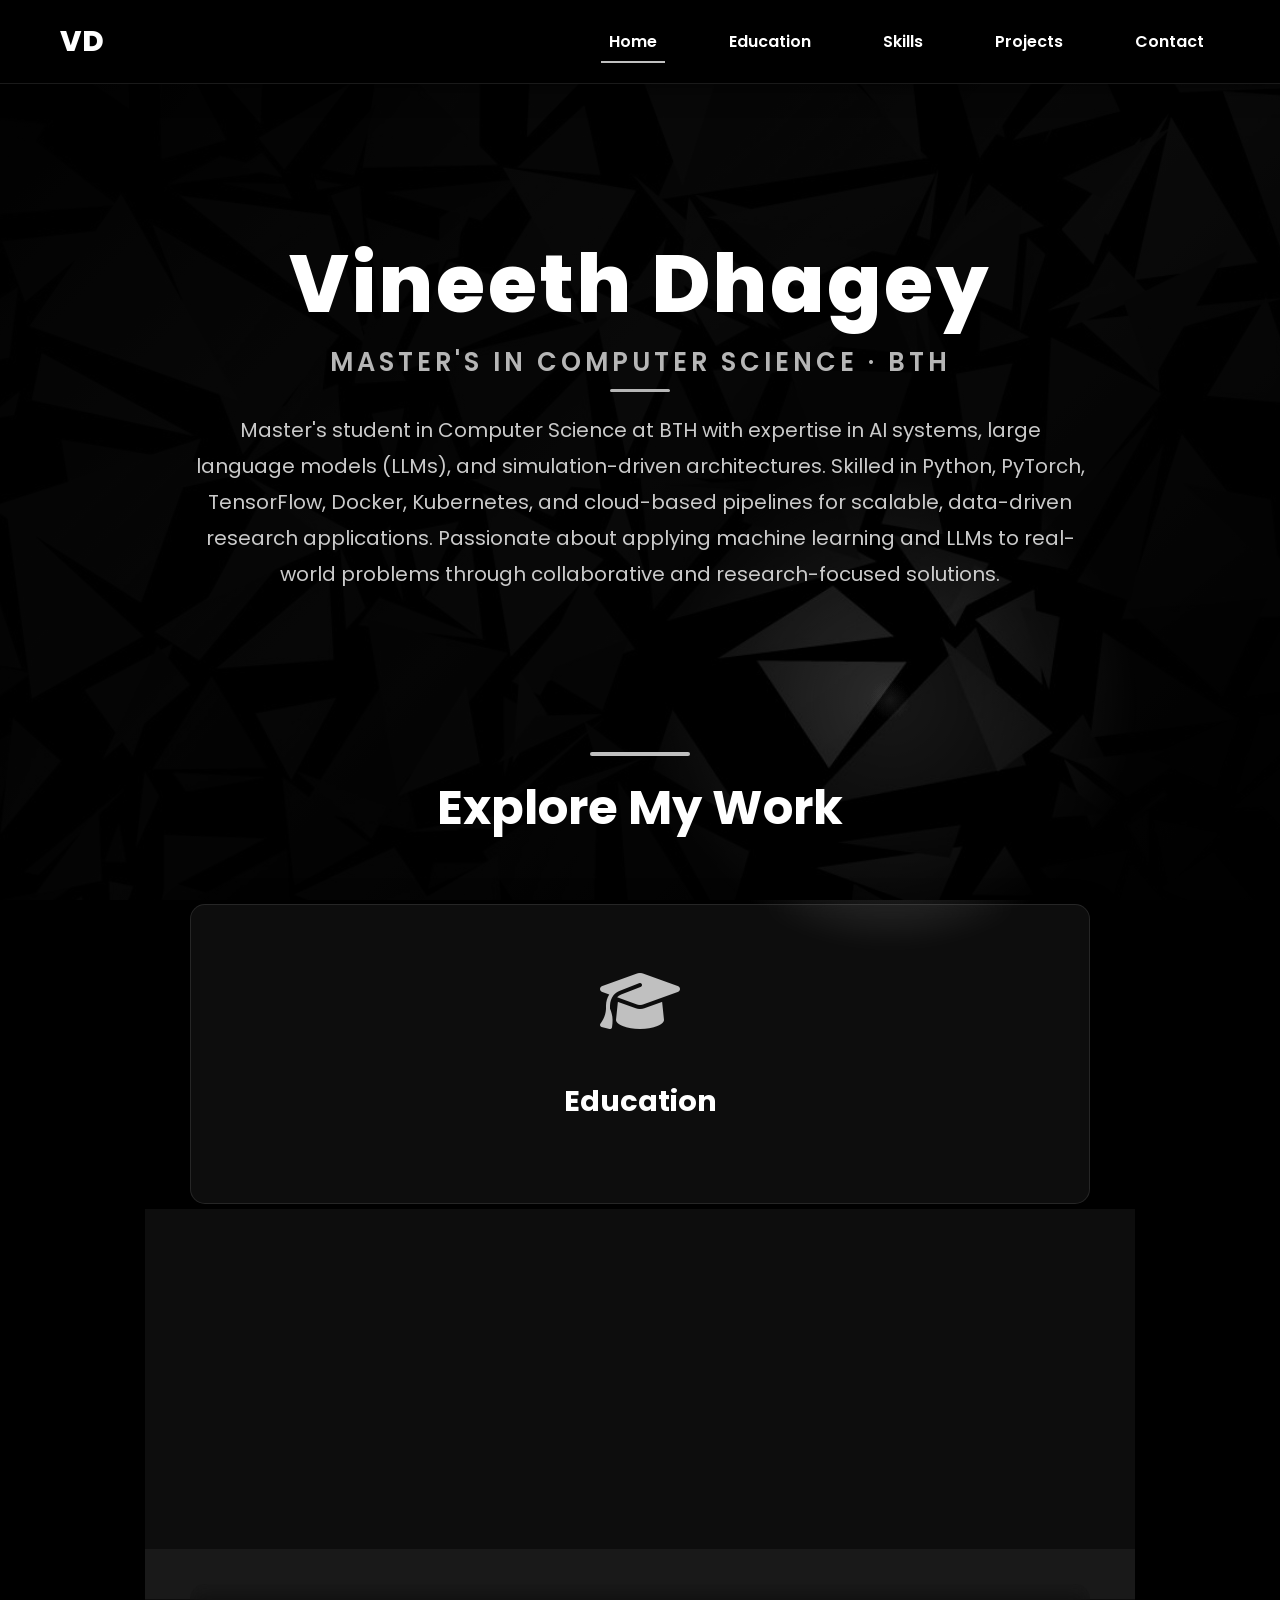
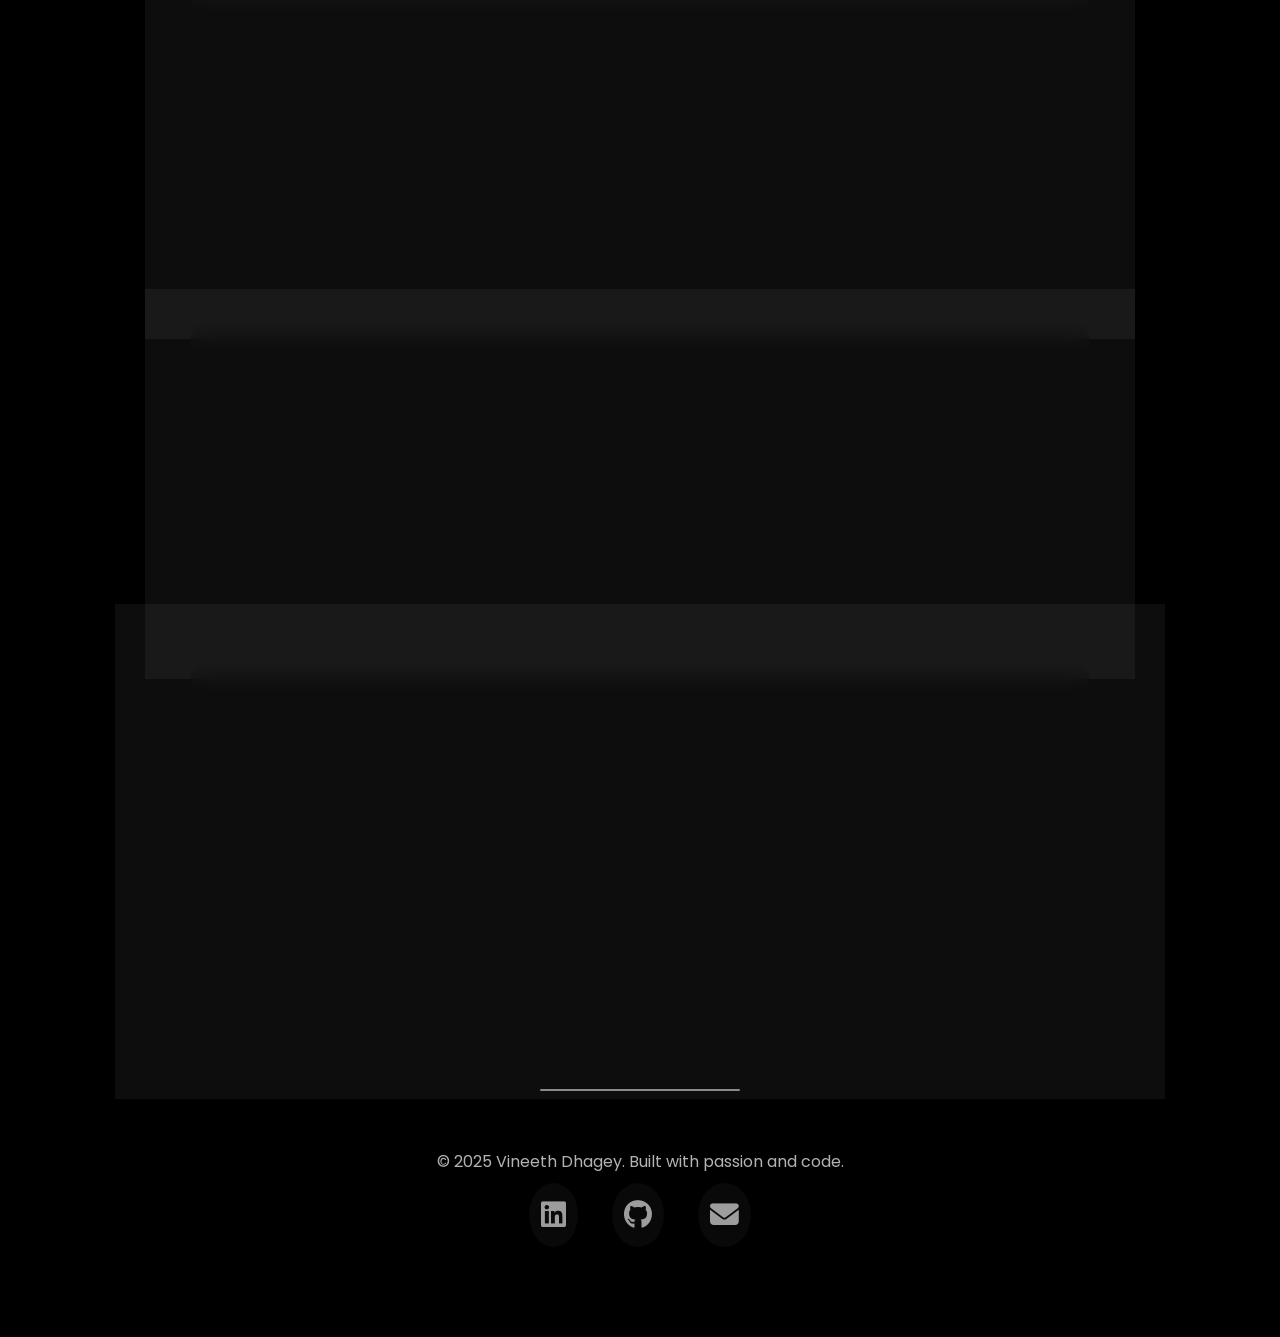
==== index.html @ d5db4496 "Initial portfolio website upload" ====
<!DOCTYPE html>
<html lang="en">
<head>
    <meta charset="UTF-8">
    <meta name="viewport" content="width=device-width, initial-scale=1.0">
    <title>Vineeth Dhagey - AI Engineer | ML Researcher</title>
    <meta name="description" content="Master's student in Computer Science at BTH specializing in AI, LLMs, and machine learning. Explore projects, skills, and experience.">
    <meta property="og:title" content="Vineeth Dhagey - AI Engineer | ML Researcher">
    <meta property="og:description" content="Expertise in AI systems, large language models, and scalable ML pipelines.">
    <meta property="og:image" content="https://via.placeholder.com/1200x630/1e0533/ffffff?text=Vineeth+Dhagey">
    <meta property="og:url" content="https://vineethdhagey.com">
    <link rel="stylesheet" href="https://cdnjs.cloudflare.com/ajax/libs/font-awesome/6.4.0/css/all.min.css">
    <link href="https://fonts.googleapis.com/css2?family=Poppins:wght@300;400;500;600;700&display=swap" rel="stylesheet">
    <link rel="stylesheet" href="styles.css">
</head>
<body>
    <div class="full"></div>
    <div id="custom-cursor"></div>
    <nav class="navbar" id="navbar">
        <div class="nav-container">
            <div class="nav-logo">VD</div>
            <ul class="nav-menu">
                <li><a href="#home" class="nav-link active">Home</a></li>
                <li><a href="#educationCard" class="nav-link">Education</a></li>
                <li><a href="#skillsCard" class="nav-link">Skills</a></li>
                <li><a href="#projectsCard" class="nav-link">Projects</a></li>
                <li><a href="#contactCard" class="nav-link">Contact</a></li>
            </ul>
            <div class="hamburger" id="hamburger">
                <span></span>
                <span></span>
                <span></span>
            </div>
        </div>
    </nav>

    <div class="particles" id="particles"></div>
    <div class="scroll-indicator">
        <i class="fas fa-chevron-down"></i>
    </div>

    <div class="container">
        <section id="home" class="hero">
            <div class="hero-title-wrapper">
                <h1>Vineeth Dhagey</h1>
                <div class="hero-subtitle">Master's in Computer Science · BTH</div>
            </div>
            <p>
                Master's student in Computer Science at BTH with expertise in AI systems, large language models (LLMs), and simulation-driven architectures. Skilled in Python, PyTorch, TensorFlow, Docker, Kubernetes, and cloud-based pipelines for scalable, data-driven research applications. Passionate about applying machine learning and LLMs to real-world problems through collaborative and research-focused solutions.
            </p>
        </section>

        <div class="section-header">
            <h2>Explore My Work</h2>
            
        </div>

        <div class="cards-grid">
            <!-- Education Card -->
            <div class="card" id="educationCard">
                <div class="card-icon">
                    <i class="fas fa-graduation-cap"></i>
                </div>
                <h3>Education</h3>
                <div class="card-content">
                    <h4><i class="fas fa-university"></i> Blekinge Tekniska Högskola</h4>
                    <p><strong>Master's Qualification Programme in Computer Science</strong></p>
                    <p>Jan 2025 – Present | Karlskrona, Sweden</p>
                    <div class="scholarship-badge">
                        <i class="fas fa-award"></i> Merit-based Scholarship for Academic Excellence
                    </div>
                                        
                    <h4 style="margin-top: 25px;"><i class="fas fa-university"></i> JNTU Hyderabad</h4>
                    <p><strong>Integrated Dual Degree Programme (B.Tech + M.Tech)</strong></p>
                    <p>Dec 2021 – Dec 2024 | Hyderabad, India</p>
                    
                </div>
            </div>

            <!-- Skills Card -->
            <div class="card" id="skillsCard">
                <div class="card-icon">
                    <i class="fas fa-code"></i>
                </div>
                <h3>Technical Skills</h3>
                <div class="card-content">
                    <div class="skill-category">
                        <strong><i class="fas fa-brain"></i> Machine Learning & AI</strong>
                        <p>Transformers (HuggingFace), LSTM, SHAP, LIME, Scikit-learn, TensorFlow, PyTorch, Apache PySpark, MLOps, NLP, LLMs, Retrieval Augmented Generation (RAG), LangChain, Prompt Engineering, Agentic AI Frameworks, Knowledge Graphs.</p>
                        <div class="tech-badges">
                            <span class="tech-badge">PyTorch</span>
                            <span class="tech-badge">TensorFlow</span>
                            <span class="tech-badge">HuggingFace</span>
                            <span class="tech-badge">LangChain</span>
                        </div>
                    </div>
                    
                    <div class="skill-category">
                        <strong><i class="fas fa-laptop-code"></i> Programming & Development</strong>
                        <p>Python, C, C++, Java, JavaScript, R, HTML, CSS, SQL, MATLAB</p>
                        <div class="tech-badges">
                            <span class="tech-badge">Python</span>
                            <span class="tech-badge">Java</span>
                            <span class="tech-badge">SQL</span>
                        </div>
                    </div>
                    
                    <div class="skill-category">
                        <strong><i class="fas fa-chart-line"></i> Data Analytics & Visualization</strong>
                        <p>Pandas, NumPy, Matplotlib, Seaborn, PostgreSQL, Power BI, Tableau, Exploratory Data Analysis, ETL, Vector Databases, Big Data.</p>
                        <div class="tech-badges">
                            <span class="tech-badge">Pandas</span>
                            <span class="tech-badge">Tableau</span>
                            <span class="tech-badge">PostgreSQL</span>
                        </div>
                    </div>
                    
                    <div class="skill-category">
                        <strong><i class="fas fa-cloud"></i> Cloud & Infrastructure</strong>
                        <p>Linux, Docker, MCP-Compliant Agent Design, Kubernetes, CI/CD Pipelines, GitHub Actions, REST APIs, Azure DevOps, Cloud-native automation, Containerization, Model deployment</p>
                        <div class="tech-badges">
                            <span class="tech-badge">Docker</span>
                            <span class="tech-badge">Kubernetes</span>
                            <span class="tech-badge">Azure</span>
                        </div>
                    </div>
                </div>
            </div>

            <!-- Projects Card -->
            <div class="card" id="projectsCard">
                <div class="card-icon">
                    <i class="fas fa-rocket"></i>
                </div>
                <h3>Featured Projects</h3>
                <div class="card-content">
                    <a class="project-item" href="https://github.com/vineethdhagey/youtube-search-engine" target="_blank" rel="noopener noreferrer">
                        <h5 class="project-title"><i class="fas fa-video"></i> End-to-End MLOps Video Recommendation System</h5>
                                                <div class="tech-badges">
                            <span class="tech-badge">DistilBERT</span>
                            <span class="tech-badge">MLOps</span>
                            <span class="tech-badge">Python</span>
                            <span class="tech-badge">98.68% validation accuracy</span>
                            <span class="tech-badge">Hybrid sentiment-ranking algorithm</span>
                        </div>
                        <span class="view-repo"><i class="fab fa-github"></i> View Repository</span>
                    </a>

                    <a class="project-item" href="https://github.com/vineethdhagey/Eagleeye" target="_blank" rel="noopener noreferrer">
                        <h5 class="project-title"><i class="fas fa-ship"></i> Portathon-2025 (Klaipeda, Lithuania)</h5>
                        <p class="project-desc">LLaMA 3.1 fine-tuning using QLoRA | Maritime AIS data | Domain-specific LLM | Real-time Q&A pipelines | Top 10 finish</p>
                        <div class="tech-badges">
                            <span class="tech-badge">LLaMA 3.1</span>
                            <span class="tech-badge">QLoRA</span>
                            <span class="tech-badge">RAG</span>
                            <span class="tech-badge">Vector search</span>
                        </div>
                        <span class="view-repo"><i class="fab fa-github"></i> View Repository</span>
                    </a>

                    <a class="project-item" href="https://github.com/vineethdhagey/BTC-prediction" target="_blank" rel="noopener noreferrer">
                        <h5 class="project-title"><i class="fas fa-chart-line"></i> Multi-Horizon Forecasting System for Cryptocurrency</h5>

                        <div class="tech-badges">
                            <span class="tech-badge">LSTM</span>
                            <span class="tech-badge">FinBERT</span>
                            <span class="tech-badge">PyTorch & Reddit sentiment</span>
                            <span class="tech-badge">R² = 0.85 </span>
                            <span class="tech-badge">1–168 hour prediction window</span>
                        </div>
                        <span class="view-repo"><i class="fab fa-github"></i> View Repository</span>
                    </a>

                    <a class="project-item" href="https://github.com/vineethdhagey/Moviesapp" target="_blank" rel="noopener noreferrer">
                        <h5 class="project-title"><i class="fas fa-server"></i> CI/CD-Integrated Microservices Watchlist App</h5>
                        <p class="project-desc">Fully containerized orchestration on Minikube</p>
                        <div class="tech-badges">
                            <span class="tech-badge">Kubernetes</span>
                            <span class="tech-badge">Flask</span>
                            <span class="tech-badge">MongoDB</span>
                            <span class="tech-badge">REST APIs</span>
                            <span class="tech-badge">CI/CD-driven Docker pipelines</span>
                        </div>
                        <span class="view-repo"><i class="fab fa-github"></i> View Repository</span>
                    </a>

                    <a class="project-item" href="https://github.com/vineethdhagey/rm-report" target="_blank" rel="noopener noreferrer">
                        <h5 class="project-title"><i class="fas fa-lightbulb"></i> Comparative Study of SHAP and LIME in Explainable AI</h5>
                        <p class="project-desc"> | Diabetes risk prediction | Interpretability scores: 0.45 & 0.40 | BMI high-impact factor | 40% ML output improvement</p>
                        <div class="tech-badges">
                            <span class="tech-badge">SHAP</span>
                            <span class="tech-badge">LIME</span>
                            <span class="tech-badge">Random Forest & XGBoost</span>
                        </div>
                        <span class="view-repo"><i class="fab fa-github"></i> View Repository</span>
                    </a>
                </div>
            </div>

            <!-- Contact Me Card -->
            <div class="card" id="contactCard">
                <div class="card-icon">
                    <i class="fas fa-envelope"></i>
                </div>
                <h3>Get In Touch</h3>
                <div class="card-content"> <!-- Wrapped for consistency; always visible -->
                    <div class="static-info">
                        <div class="info-item">
                            <i class="fas fa-envelope"></i>
                            <a href="mailto:dhageyvineeth@gmail.com">dhageyvineeth@gmail.com</a>
                        </div>
                        <div class="info-item">
                            <i class="fas fa-phone"></i>
                            <span>+46 769 511 460</span>
                        </div>
                        <div class="info-item">
                            <i class="fab fa-linkedin"></i>
                            <a href="https://www.linkedin.com/in/vineeth-dhagey-0336b4226/" target="_blank">Linkedin</a>
                        </div>
                        <div class="info-item">
                            <i class="fab fa-github"></i>
                            <a href="https://github.com/vineethdhagey" target="_blank">GitHub</a>
                        </div>
                    </div>
                </div>
            </div>

            <!-- Resume Card -->
            <div class="card" id="resumeCard">
                <div class="card-icon">
                    <i class="fas fa-file-pdf"></i>
                </div>
                <h3>My Resume</h3>
                <p style="opacity: 0.8; font-size: 0.95rem; margin-top: 12px;">Download complete CV</p>
                <div class="card-content"> <!-- Wrapped for consistency; minimal content -->
                    <!-- No additional hidden content; just for structure -->
                </div>
            </div>
        </div>

        <footer>
            <p>&copy; 2025 Vineeth Dhagey. Built with passion and code.</p>
            <div class="social-icons">
                <a href="https://www.linkedin.com/in/vineeth-dhagey-0336b4226/" target="_blank"><i class="fab fa-linkedin"></i></a>
                <a href="https://github.com/vineethdhagey" target="_blank"><i class="fab fa-github"></i></a>
                <a href="mailto:dhageyvineeth@gmail.com"><i class="fas fa-envelope"></i></a>
            </div>
        </footer>
    </div>

    <button class="back-to-top" id="backToTop" title="Back to Top">
        <i class="fas fa-arrow-up"></i>
    </button>

    <script src="script.js"></script>
</body>
</html>
---- styles.css ----
* {
    margin: 0;
    padding: 0;
    box-sizing: border-box;
}

html,
body {
    width: 100%;
    height: 100%;
    margin: 0;
    padding: 0;
    background: #000;
}

.full {
    position: fixed;
    width: 100%;
    height: 100%;
    background: url(./O9FG5M0.jpg)
        no-repeat center center fixed;
    background-size: cover;
    mix-blend-mode: overlay;
    z-index: 1;
    padding-top: 20px;
    pointer-events: none;
}

#custom-cursor {
    position: fixed;
    top: 50%;
    left: 50%;
    width: 500px;
    height: 500px;
    background: radial-gradient(
        circle,
        rgba(200, 200, 200, 0.7) 0%,
        rgba(25, 25, 25, 0) 70%
    );
    border-radius: 50%;
    pointer-events: none;
    z-index: 0;
    mix-blend-mode: exclusion;
}

body {
    font-family: 'Poppins', sans-serif;
    background: linear-gradient(135deg, #000000 0%, #1a1a1a 50%, #000000 100%);
    color: #ffffff;
    overflow-x: hidden;
    min-height: 100vh;
    position: relative;
    background-attachment: fixed;
}

/* Remove animated gradient background */
body::before {
    display: none;
}

/* Remove particles */
.particles {
    display: none;
}

/* Classic Navigation Bar */
.navbar {
    position: fixed;
    top: 0;
    width: 100%;
    background: rgba(0, 0, 0, 0.9);
    backdrop-filter: blur(10px);
    -webkit-backdrop-filter: blur(10px);
    z-index: 100;
    padding: 20px 0;
    transition: all 0.4s ease;
    border-bottom: 1px solid rgba(255, 255, 255, 0.1);
    box-shadow: 0 4px 20px rgba(0, 0, 0, 0.5);
}

.navbar.scrolled {
    padding: 15px 0;
    background: rgba(0, 0, 0, 0.95);
    box-shadow: 0 8px 30px rgba(0, 0, 0, 0.7);
}

.nav-container {
    max-width: 1200px;
    margin: 0 auto;
    display: flex;
    justify-content: space-between;
    align-items: center;
    padding: 0 20px;
}

.nav-logo {
    font-size: 1.8rem;
    font-weight: 800;
    color: #ffffff;
    transition: transform 0.3s ease;
}

.nav-logo:hover {
    transform: scale(1.05);
}

.nav-menu {
    display: flex;
    list-style: none;
    gap: 40px;
}

.nav-menu a {
    color: #ffffff;
    text-decoration: none;
    font-weight: 600;
    font-size: 1rem;
    transition: all 0.3s ease;
    position: relative;
    padding: 8px 16px;
    border-radius: 5px;
}

.nav-menu a::after {
    content: '';
    position: absolute;
    bottom: -2px;
    left: 50%;
    width: 0;
    height: 2px;
    background: #c0c0c0;
    transition: all 0.3s ease;
    transform: translateX(-50%);
}

.nav-menu a:hover::after,
.nav-menu a.active::after {
    width: 80%;
}

.nav-menu a:hover {
    color: #c0c0c0;
    transform: translateY(-2px);
}

.hamburger {
    display: none;
    flex-direction: column;
    cursor: pointer;
    padding: 10px;
    border-radius: 8px;
    transition: background 0.3s ease;
}

.hamburger:hover {
    background: rgba(255, 255, 255, 0.1);
}

.hamburger span {
    width: 25px;
    height: 3px;
    background: #ffffff;
    margin: 3px 0;
    transition: 0.4s;
    border-radius: 2px;
}

/* Remove scroll indicator */
.scroll-indicator {
    display: none;
}

.container {
    position: relative;
    z-index: 1;
    max-width: 1200px;
    margin: 0 auto;
    padding: 40px 20px;
    animation: fadeInUp 2s ease-out;
    padding-top: 120px;
}

@keyframes fadeInUp {
    from {
        opacity: 0;
        transform: translateY(50px);
    }
    to {
        opacity: 1;
        transform: translateY(0);
    }
}

/* Classic Hero Section */
.hero {
    text-align: center;
    padding: 120px 20px 100px;
    margin-bottom: 80px;
    position: relative;
}

.hero::before {
    display: none;
}

.hero-title-wrapper {
    margin-bottom: 20px;
}

.hero h1 {
    font-size: 5rem;
    font-weight: 800;
    margin-bottom: 15px;
    color: #ffffff;
    letter-spacing: 3px;
    line-height: 1.1;
}

.hero-subtitle {
    font-size: 1.6rem;
    font-weight: 600;
    color: #c0c0c0;
    margin-bottom: 30px;
    text-transform: uppercase;
    letter-spacing: 4px;
    opacity: 0.95;
    position: relative;
}

.hero-subtitle::after {
    content: '';
    position: absolute;
    bottom: -10px;
    left: 50%;
    width: 60px;
    height: 3px;
    background: #c0c0c0;
    transform: translateX(-50%);
    border-radius: 2px;
}

.hero p {
    font-size: 1.25rem;
    opacity: 0.9;
    max-width: 900px;
    margin: 0 auto;
    line-height: 1.8;
    font-weight: 400;
    color: #e0e0e0;
}

/* Classic Section Header */
.section-header {
    text-align: center;
    margin-bottom: 60px;
    position: relative;
}

.section-header::before {
    content: '';
    position: absolute;
    top: -20px;
    left: 50%;
    width: 100px;
    height: 4px;
    background: #c0c0c0;
    transform: translateX(-50%);
    border-radius: 2px;
}

.section-header h2 {
    font-size: 3rem;
    font-weight: 700;
    margin-bottom: 15px;
    color: #ffffff;
}

.section-header p {
    opacity: 0.8;
    font-size: 1.1rem;
    font-weight: 400;
    color: #e0e0e0;
}

/* Classic Cards Grid */
.cards-grid {
    display: flex;
    flex-direction: column;
    gap: 40px;
    margin-top: 60px;
    align-items: center;
    width: 100%;
}

.card {
    max-width: 900px;
    width: 100%;
    margin: 0 auto;
    background: rgba(255, 255, 255, 0.05);
    backdrop-filter: blur(10px);
    -webkit-backdrop-filter: blur(10px);
    border-radius: 15px;
    padding: 50px 40px;
    text-align: center;
    cursor: pointer;
    transition: all 0.5s ease;
    border: 1px solid rgba(255, 255, 255, 0.1);
    box-shadow: 0 10px 30px rgba(0, 0, 0, 0.5);
    position: relative;
    overflow: hidden;
}

.card::before,
.card::after {
    display: none;
}

.card:hover {
    transform: translateY(-10px);
    box-shadow: 0 20px 40px rgba(0, 0, 0, 0.7);
    border-color: rgba(255, 255, 255, 0.2);
}

.card-icon {
    font-size: 4rem;
    margin-bottom: 30px;
    color: #c0c0c0;
    position: relative;
    z-index: 2;
    transition: all 0.4s ease;
}

.card:hover .card-icon {
    transform: scale(1.1);
    color: #ffffff;
}

.card h3 {
    font-size: 1.8rem;
    margin-bottom: 20px;
    font-weight: 700;
    position: relative;
    z-index: 2;
    color: #ffffff;
}

.card-hint {
    display: none;
}

.card-content {
    height: 0;
    overflow: hidden;
    transition: height 0.6s ease;
    margin-top: 30px;
    text-align: left;
    position: relative;
    z-index: 2;
}

.card.active .card-content {
    height: auto;
}

.card-content h4 {
    color: #ffffff;
    margin-top: 25px;
    margin-bottom: 15px;
    font-size: 1.2rem;
    font-weight: 700;
}

.card-content p, .card-content ul {
    opacity: 1;
    line-height: 1.8;
    font-size: 1rem;
    color: #e0e0e0;
    transition: all 0.3s ease;
}

.card:hover .card-content p,
.card:hover .card-content ul {
    color: #ffffff;
}

.card-content ul {
    list-style: none;
    padding-left: 0;
}

.card-content li {
    padding: 12px 0;
    border-bottom: 1px solid rgba(255, 255, 255, 0.1);
}

.card-content li:last-child {
    border-bottom: none;
}

.skill-category {
    margin-bottom: 30px;
    padding: 20px;
    background: rgba(255, 255, 255, 0.03);
    border-radius: 10px;
    border-left: 4px solid #c0c0c0;
    transition: all 0.3s ease;
}

.skill-category:hover {
    background: rgba(255, 255, 255, 0.05);
    transform: translateX(5px);
}

.skill-category strong {
    color: #ffffff;
    display: block;
    margin-bottom: 15px;
    font-size: 1.1rem;
    font-weight: 600;
}

/* Classic Tech Badges */
.tech-badges {
    display: flex;
    flex-wrap: wrap;
    gap: 10px;
    margin-top: 15px;
}

.tech-badge {
    background: rgba(255, 255, 255, 0.1);
    color: #ffffff;
    padding: 6px 14px;
    border-radius: 20px;
    font-size: 0.85rem;
    font-weight: 600;
    transition: all 0.3s ease;
    box-shadow: 0 4px 15px rgba(0, 0, 0, 0.3);
}

.tech-badge:hover {
    transform: scale(1.1);
    background: rgba(255, 255, 255, 0.2);
}

/* Classic Project Items */
.project-item {
    margin-bottom: 30px;
    padding: 25px;
    background: rgba(255, 255, 255, 0.04);
    border-radius: 10px;
    border-left: 5px solid #c0c0c0;
    transition: all 0.4s ease;
    position: relative;
    overflow: hidden;
    text-decoration: none;
    color: inherit;
    display: block;
}

.project-item::before {
    display: none;
}

.project-item:hover {
    background: rgba(255, 255, 255, 0.06);
    border-left-color: #ffffff;
    transform: translateX(10px) translateY(-5px);
    box-shadow: 0 10px 30px rgba(0, 0, 0, 0.5);
    text-decoration: none;
}

.project-title {
    color: #ffffff;
    margin-bottom: 15px;
    font-size: 1.1rem;
    font-weight: 700;
}

.project-item p {
    font-size: 0.95rem;
    margin-bottom: 15px;
    line-height: 1.7;
    color: #e0e0e0;
}

.view-repo {
    color: #c0c0c0;
    text-decoration: none;
    font-size: 0.95rem;
    font-weight: 600;
    transition: all 0.3s ease;
    display: inline-flex;
    align-items: center;
    gap: 8px;
    padding: 8px 16px;
    background: rgba(255, 255, 255, 0.1);
    border-radius: 15px;
    margin-top: 10px;
}

.view-repo:hover {
    color: #ffffff;
    gap: 12px;
    background: rgba(255, 255, 255, 0.2);
    transform: translateX(5px);
}

/* Classic Static Info */
.static-info {
    opacity: 0.95;
}

.info-item {
    display: flex;
    align-items: center;
    margin: 20px 0;
    font-size: 1rem;
    padding: 15px;
    background: rgba(255, 255, 255, 0.03);
    border-radius: 10px;
    transition: all 0.4s ease;
    border: 1px solid rgba(255, 255, 255, 0.05);
}

.info-item:hover {
    background: rgba(255, 255, 255, 0.06);
    transform: translateX(10px) translateY(-2px);
    box-shadow: 0 8px 25px rgba(0, 0, 0, 0.4);
}

.info-item i {
    margin-right: 20px;
    color: #c0c0c0;
    font-size: 1.3rem;
    min-width: 30px;
}

.info-item a {
    color: #e0e0e0;
    text-decoration: none;
    transition: all 0.3s ease;
    font-weight: 500;
    word-break: break-all;
}

.info-item a:hover {
    color: #ffffff;
}

/* Classic Scholarship Badge */
.scholarship-badge {
    display: inline-block;
    background: rgba(255, 255, 255, 0.1);
    padding: 10px 20px;
    border-radius: 20px;
    font-size: 0.9rem;
    margin-top: 15px;
    font-weight: 600;
    box-shadow: 0 4px 15px rgba(0, 0, 0, 0.3);
    transition: all 0.3s ease;
}

.scholarship-badge:hover {
    transform: scale(1.05);
    background: rgba(255, 255, 255, 0.2);
}

/* Classic Resume Card */
#resumeCard {
    background: rgba(255, 255, 255, 0.05);
    border: 2px solid rgba(255, 255, 255, 0.1);
    box-shadow: 0 15px 50px rgba(0, 0, 0, 0.5);
}

#resumeCard:hover {
    background: rgba(255, 255, 255, 0.07);
    border-color: rgba(255, 255, 255, 0.2);
    box-shadow: 0 25px 70px rgba(0, 0, 0, 0.7);
}

/* Classic Back to Top Button */
.back-to-top {
    position: fixed;
    bottom: 40px;
    right: 40px;
    background: rgba(0, 0, 0, 0.8);
    color: #ffffff;
    border: 1px solid rgba(255, 255, 255, 0.2);
    border-radius: 50%;
    width: 60px;
    height: 60px;
    font-size: 1.4rem;
    cursor: pointer;
    opacity: 0;
    visibility: hidden;
    transition: all 0.4s ease;
    z-index: 10;
    box-shadow: 0 8px 25px rgba(0, 0, 0, 0.5);
}

.back-to-top.visible {
    opacity: 0.9;
    visibility: visible;
}

.back-to-top:hover {
    opacity: 1;
    transform: scale(1.1);
    background: rgba(255, 255, 255, 0.1);
    box-shadow: 0 12px 35px rgba(0, 0, 0, 0.7);
}

/* Classic Footer */
footer {
    text-align: center;
    padding: 60px 20px;
    margin-top: 80px;
    opacity: 0.7;
    font-size: 1rem;
    position: relative;
}

footer::before {
    content: '';
    position: absolute;
    top: 0;
    left: 50%;
    width: 200px;
    height: 2px;
    background: #c0c0c0;
    transform: translateX(-50%);
    border-radius: 1px;
}

.social-icons {
    margin-top: 20px;
}

.social-icons a {
    color: #e0e0e0;
    font-size: 1.8rem;
    margin: 0 15px;
    transition: all 0.3s ease;
    padding: 12px;
    border-radius: 50%;
    background: rgba(255, 255, 255, 0.05);
}

.social-icons a:hover {
    color: #ffffff;
    background: rgba(255, 255, 255, 0.1);
    transform: translateY(-5px) scale(1.1);
    box-shadow: 0 8px 25px rgba(0, 0, 0, 0.4);
}

/* Classic Responsive Design */
@media (max-width: 768px) {
    .hero h1 {
        font-size: 3.5rem;
    }

    .hero-subtitle {
        font-size: 1.3rem;
        letter-spacing: 3px;
    }

    .hero p {
        font-size: 1.1rem;
    }

    .cards-grid {
        flex-direction: column;
        gap: 30px;
        align-items: stretch;
    }

    .card {
        padding: 30px 20px;
        max-width: 100%;
        border-radius: 10px;
    }

    .nav-menu {
        display: none;
        position: absolute;
        top: 100%;
        left: 0;
        width: 100%;
        background: rgba(0, 0, 0, 0.95);
        flex-direction: column;
        gap: 0;
        padding: 25px;
        box-shadow: 0 15px 40px rgba(0, 0, 0, 0.7);
        border-radius: 0 0 15px 15px;
    }

    .nav-menu.active {
        display: flex;
    }

    .hamburger {
        display: flex;
    }

    .container {
        padding-top: 100px;
    }
}

@media (max-width: 480px) {
    .hero h1 {
        font-size: 2.8rem;
        letter-spacing: 2px;
    }

    .hero-subtitle {
        font-size: 1.1rem;
    }

    .container {
        padding: 25px 15px;
    }

    .section-header h2 {
        font-size: 2.5rem;
    }

    .card {
        padding: 22px 16px;
        border-radius: 8px;
    }

    .cards-grid {
        gap: 20px;
    }
}
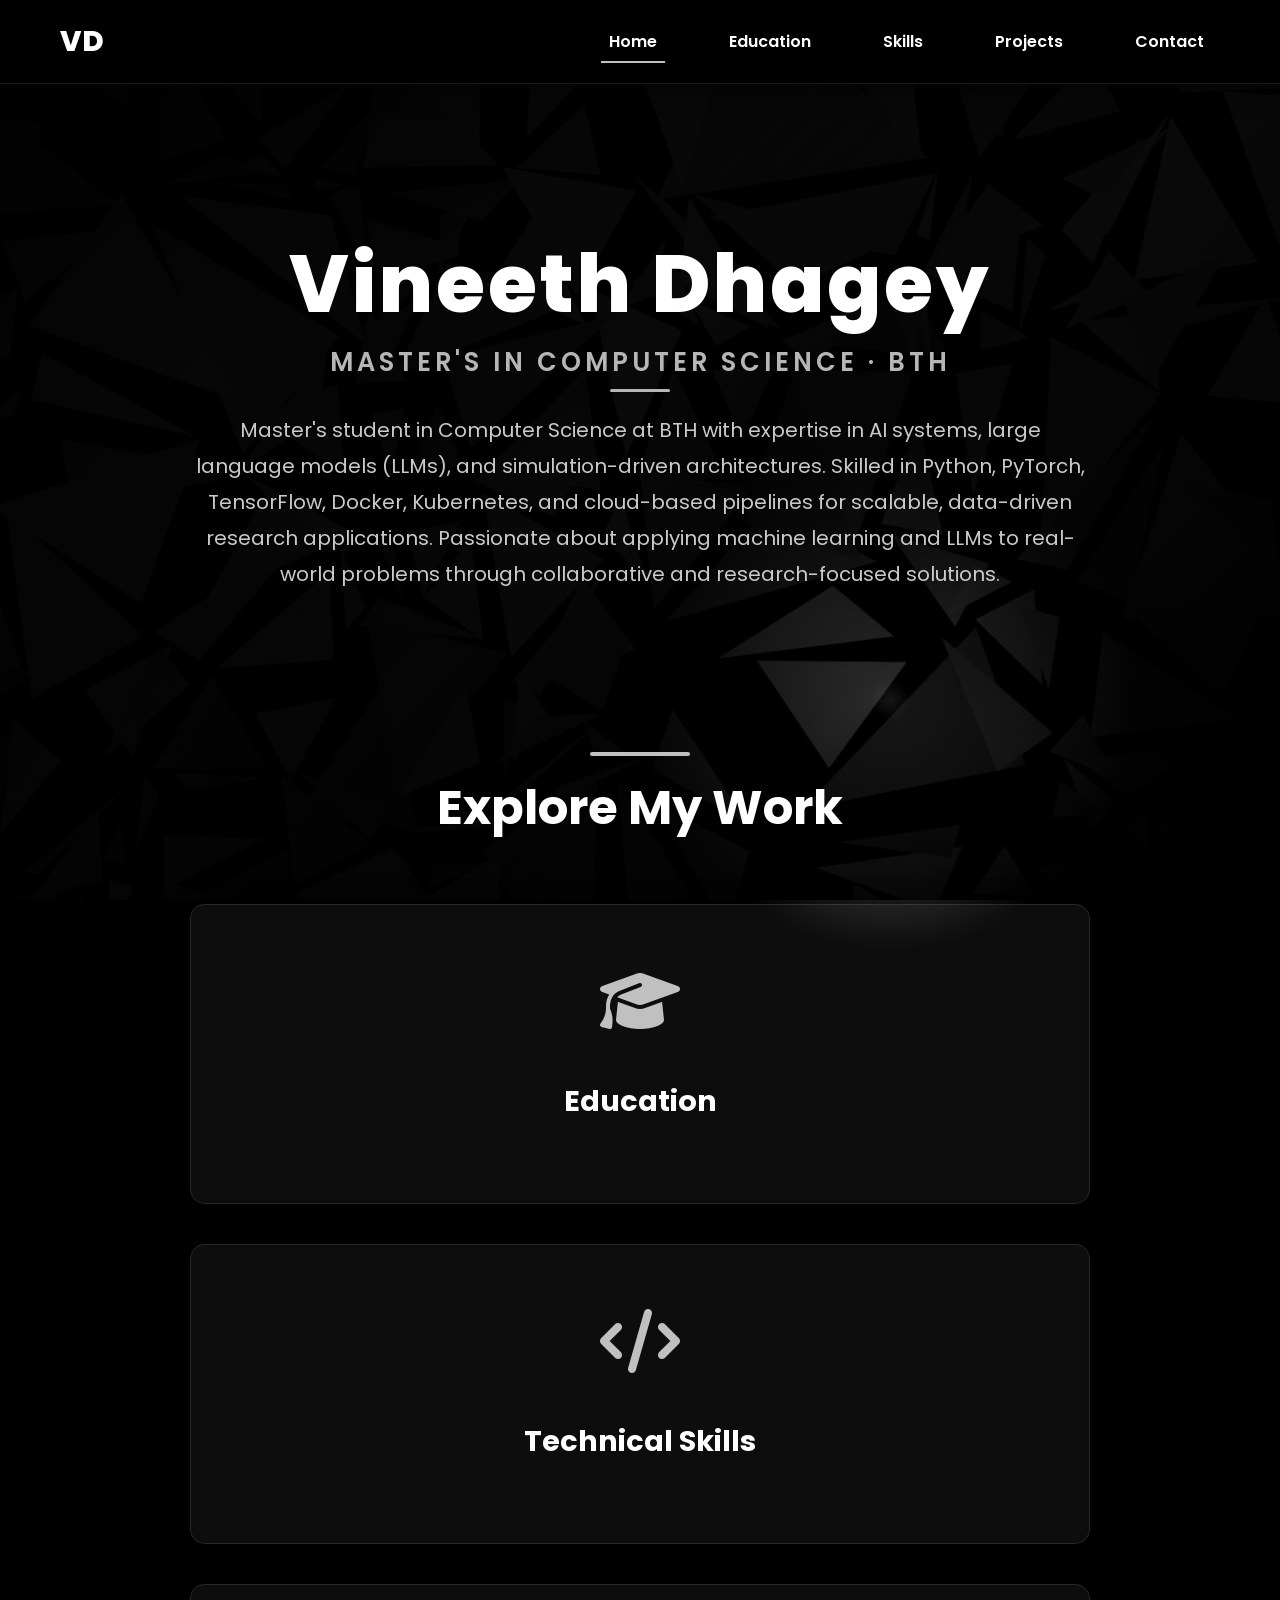
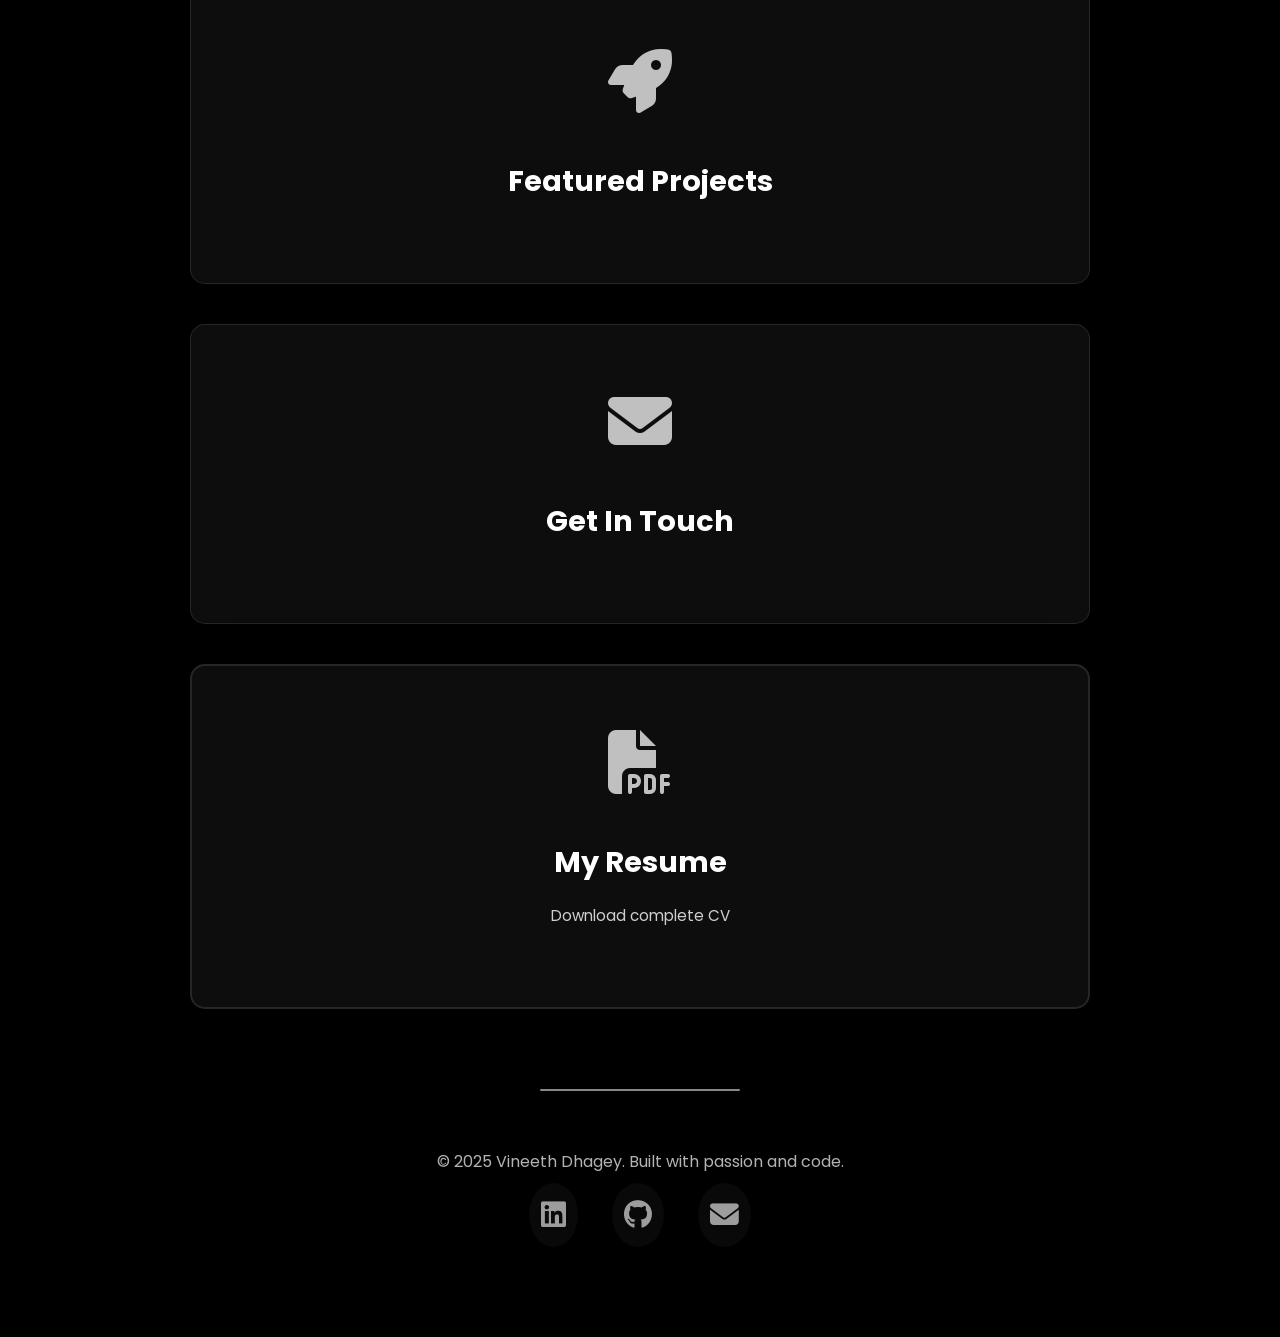
==== commit 98af1262: "added new projects" ====
--- a/index.html
+++ b/index.html
@@ -171,18 +171,37 @@
                         <span class="view-repo"><i class="fab fa-github"></i> View Repository</span>
                     </a>
 
-                    <a class="project-item" href="https://github.com/vineethdhagey/Moviesapp" target="_blank" rel="noopener noreferrer">
-                        <h5 class="project-title"><i class="fas fa-server"></i> CI/CD-Integrated Microservices Watchlist App</h5>
-                        <p class="project-desc">Fully containerized orchestration on Minikube</p>
-                        <div class="tech-badges">
-                            <span class="tech-badge">Kubernetes</span>
-                            <span class="tech-badge">Flask</span>
-                            <span class="tech-badge">MongoDB</span>
-                            <span class="tech-badge">REST APIs</span>
-                            <span class="tech-badge">CI/CD-driven Docker pipelines</span>
-                        </div>
-                        <span class="view-repo"><i class="fab fa-github"></i> View Repository</span>
-                    </a>
+                    <a class="project-item" href="https://github.com/vineethdhagey/anamolydetection.git" target="_blank" rel="noopener noreferrer">
+                        <h5 class="project-title"><i class="fas fa-exclamation-triangle"></i> Anomaly Detection & RUL Forecasting for Engines</h5>
+                        
+                        <div class="tech-badges">
+                            <span class="tech-badge">Anomaly detection</span>
+                            <span class="tech-badge">Autoencoders</span>
+                            <span class="tech-badge">LSTM</span>
+                            <span class="tech-badge">RUL forecasting</span>
+                            <span class="tech-badge">Isolation Forest</span>
+                        </div>
+                        <span class="view-repo"><i class="fab fa-github"></i> View Repository</span>
+                    </a>
+                    
+                    <a class="project-item" href="https://github.com/vineethdhagey/pedestriandetection.git" target="_blank" rel="noopener noreferrer">
+                        <h5 class="project-title"><i class="fas fa-users"></i> Multi-View Pedestrian Detection (YOLOv8)</h5>
+                        
+                        <div class="tech-badges">
+                            <span class="tech-badge">YOLOV8</span>
+                            <span class="tech-badge">Object Detection</span>
+                            <span class="tech-badge">PyTorch</span>
+                            <span class="tech-badge">Multi-view-fusion</span>
+                            <span class="tech-badge">NMS</span>
+                        </div>
+                        <span class="view-repo"><i class="fab fa-github"></i> View Repository</span>
+                    </a>                    
+                     
+
+
+
+
+
 
                     <a class="project-item" href="https://github.com/vineethdhagey/rm-report" target="_blank" rel="noopener noreferrer">
                         <h5 class="project-title"><i class="fas fa-lightbulb"></i> Comparative Study of SHAP and LIME in Explainable AI</h5>
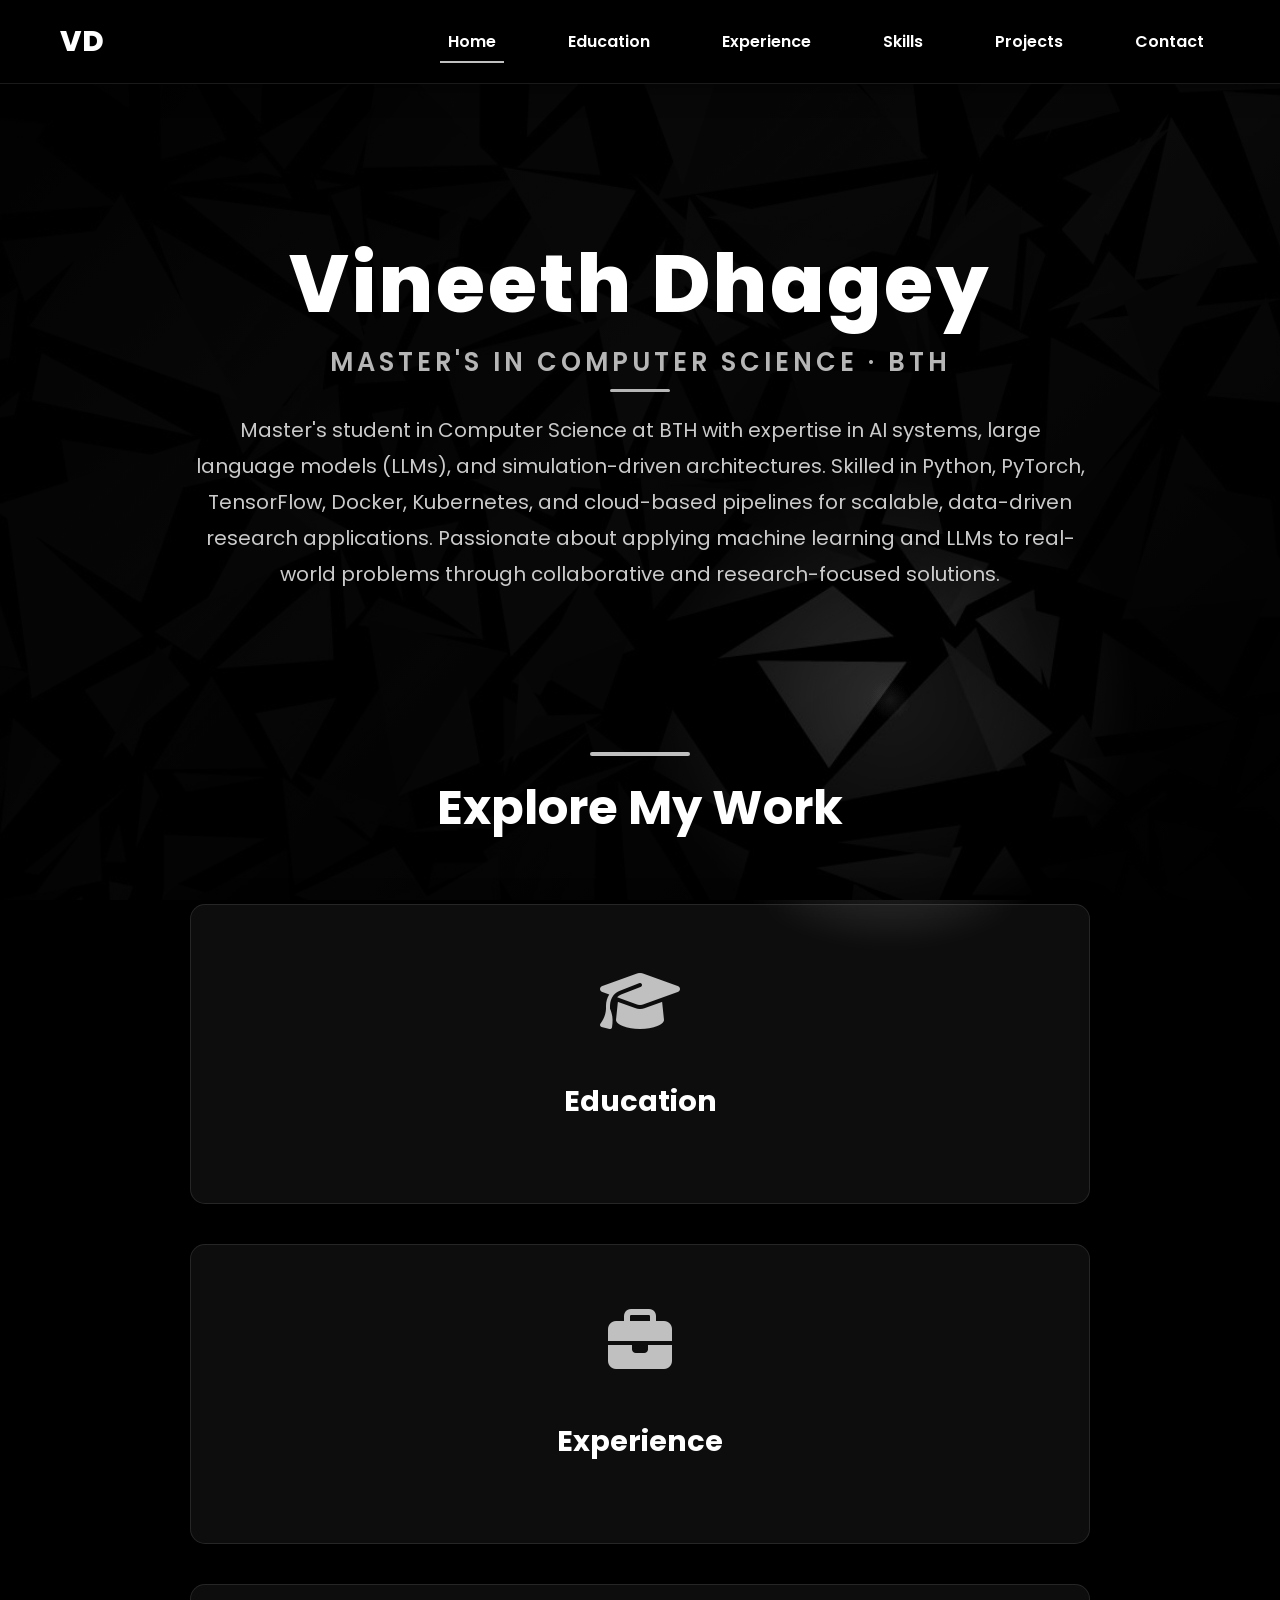
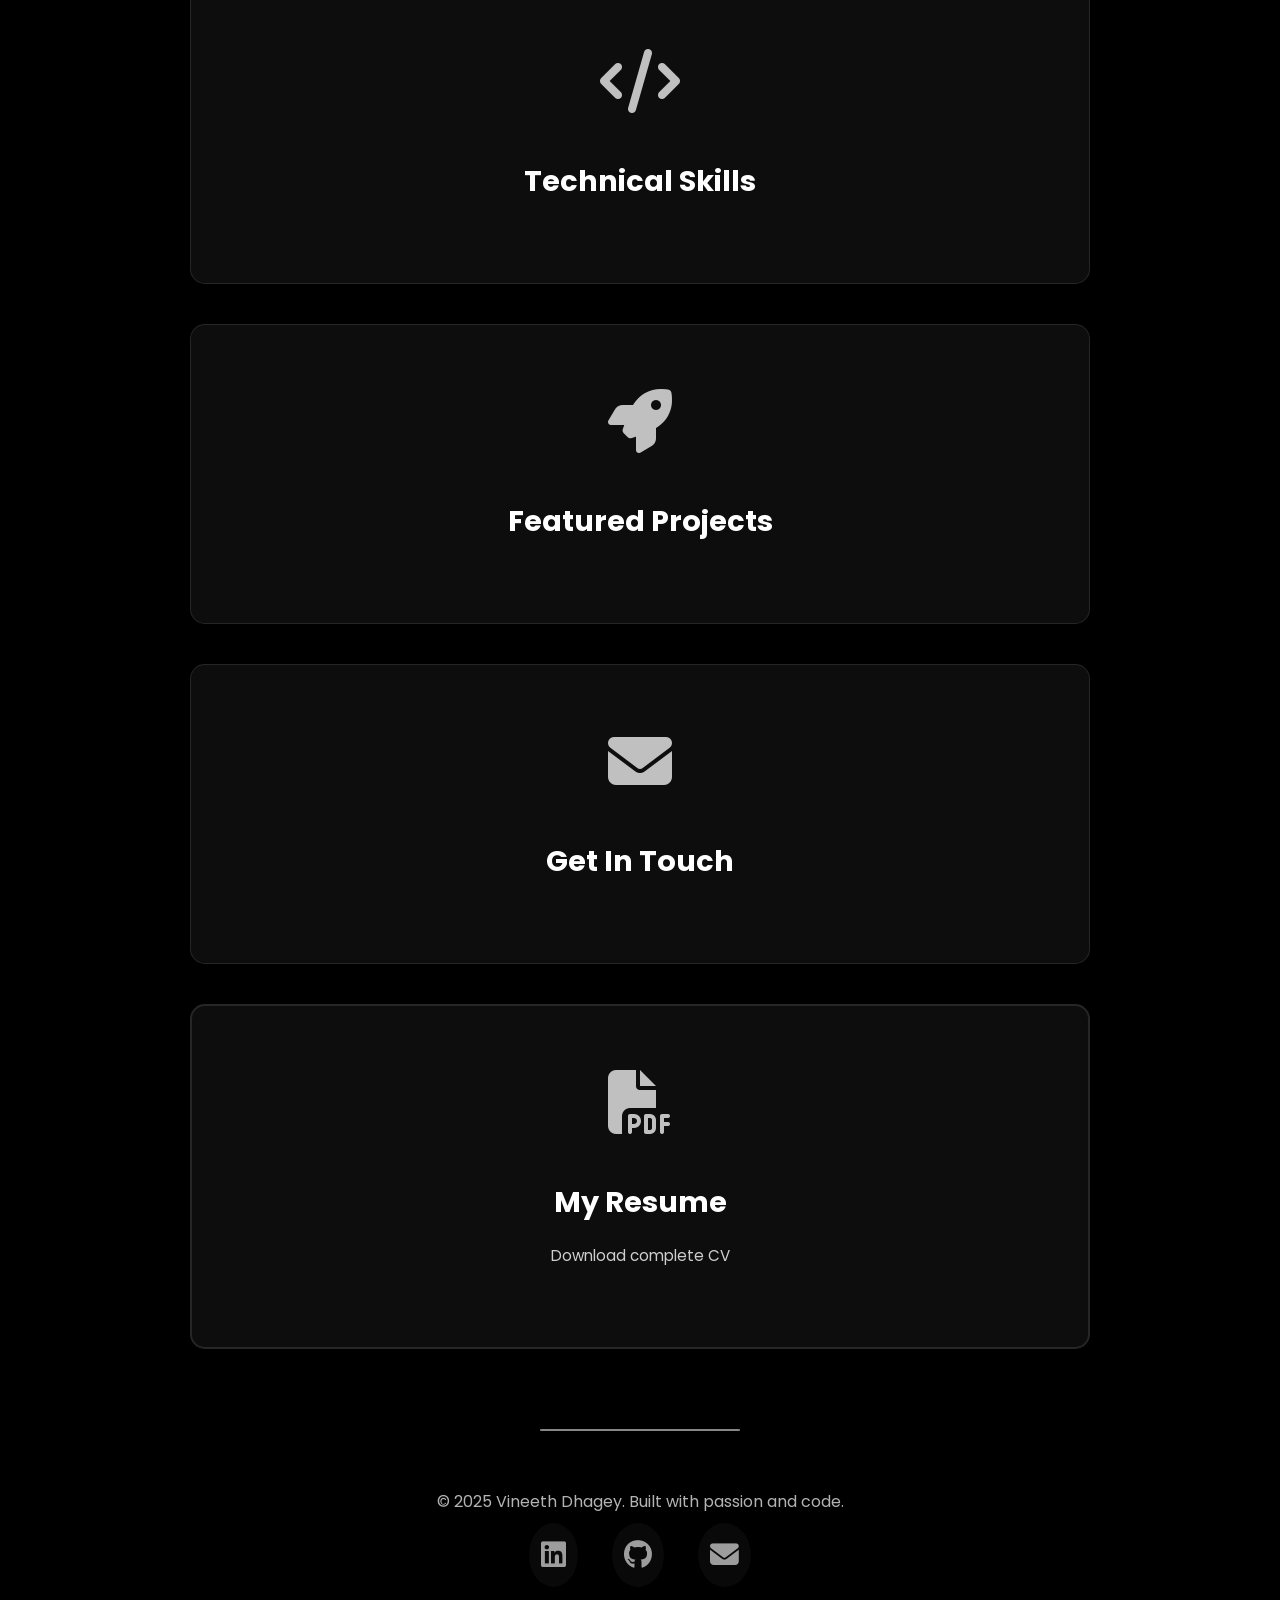
==== commit dc699c44: "Update portfolio website" ====
--- a/index.html
+++ b/index.html
@@ -22,6 +22,7 @@
             <ul class="nav-menu">
                 <li><a href="#home" class="nav-link active">Home</a></li>
                 <li><a href="#educationCard" class="nav-link">Education</a></li>
+                <li><a href="#experienceCard" class="nav-link">Experience</a></li>
                 <li><a href="#skillsCard" class="nav-link">Skills</a></li>
                 <li><a href="#projectsCard" class="nav-link">Projects</a></li>
                 <li><a href="#contactCard" class="nav-link">Contact</a></li>
@@ -74,6 +75,37 @@
                     <p><strong>Integrated Dual Degree Programme (B.Tech + M.Tech)</strong></p>
                     <p>Dec 2021 – Dec 2024 | Hyderabad, India</p>
                     
+                </div>
+            </div>
+
+            <!-- Experience Card -->
+            <div class="card" id="experienceCard">
+                <div class="card-icon">
+                    <i class="fas fa-briefcase"></i>
+                </div>
+                <h3>Experience</h3>
+                <div class="card-content">
+                    <div class="project-item" style="cursor: default;">
+                        <h5 class="project-title"><i class="fas fa-building"></i> Volvo Group &mdash; Gothenburg, Sweden</h5>
+                        <p><strong>AI Engineering Intern</strong> &nbsp;·&nbsp; June 2026 – Present</p>
+                        <p>Developing multi-agent AI workflows to automate technical requirement analysis for test case generation.</p>
+                        <div class="tech-badges">
+                            <span class="tech-badge">Agentic AI</span>
+                            <span class="tech-badge">LLMs</span>
+                            <span class="tech-badge">Workflow Automation</span>
+                        </div>
+                    </div>
+
+                    <div class="project-item" style="cursor: default;">
+                        <h5 class="project-title"><i class="fas fa-flask"></i> RISE Research Institutes of Sweden &mdash; Gothenburg, Sweden</h5>
+                        <p><strong>Master's Thesis Researcher</strong> &nbsp;·&nbsp; Jan 2026 – June 2026</p>
+                        <p>Master's thesis on data-centric AI, focusing on anomaly detection and active learning for large-scale audio and video datasets.</p>
+                        <div class="tech-badges">
+                            <span class="tech-badge">Data-Centric AI</span>
+                            <span class="tech-badge">Anomaly Detection</span>
+                            <span class="tech-badge">Active Learning</span>
+                        </div>
+                    </div>
                 </div>
             </div>
 
@@ -273,4 +305,4 @@
 
     <script src="script.js"></script>
 </body>
-</html>
+</html>
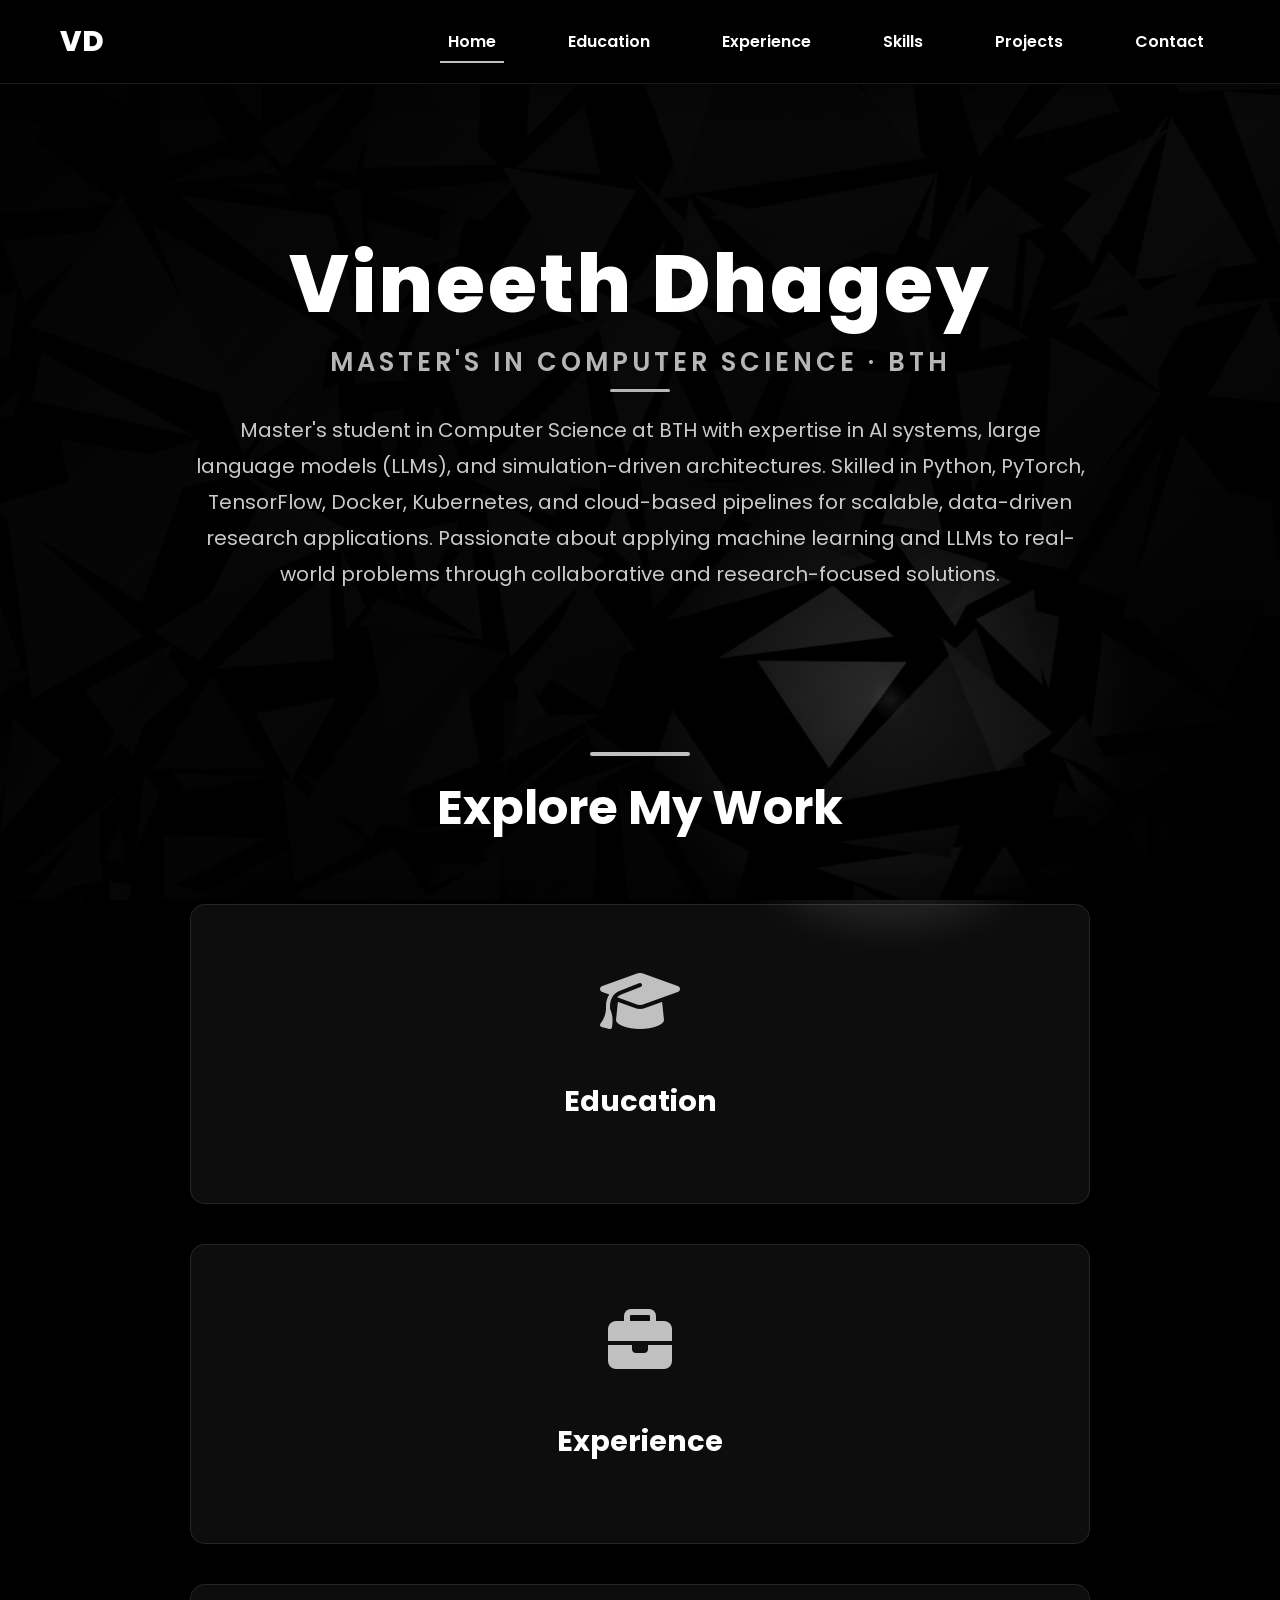
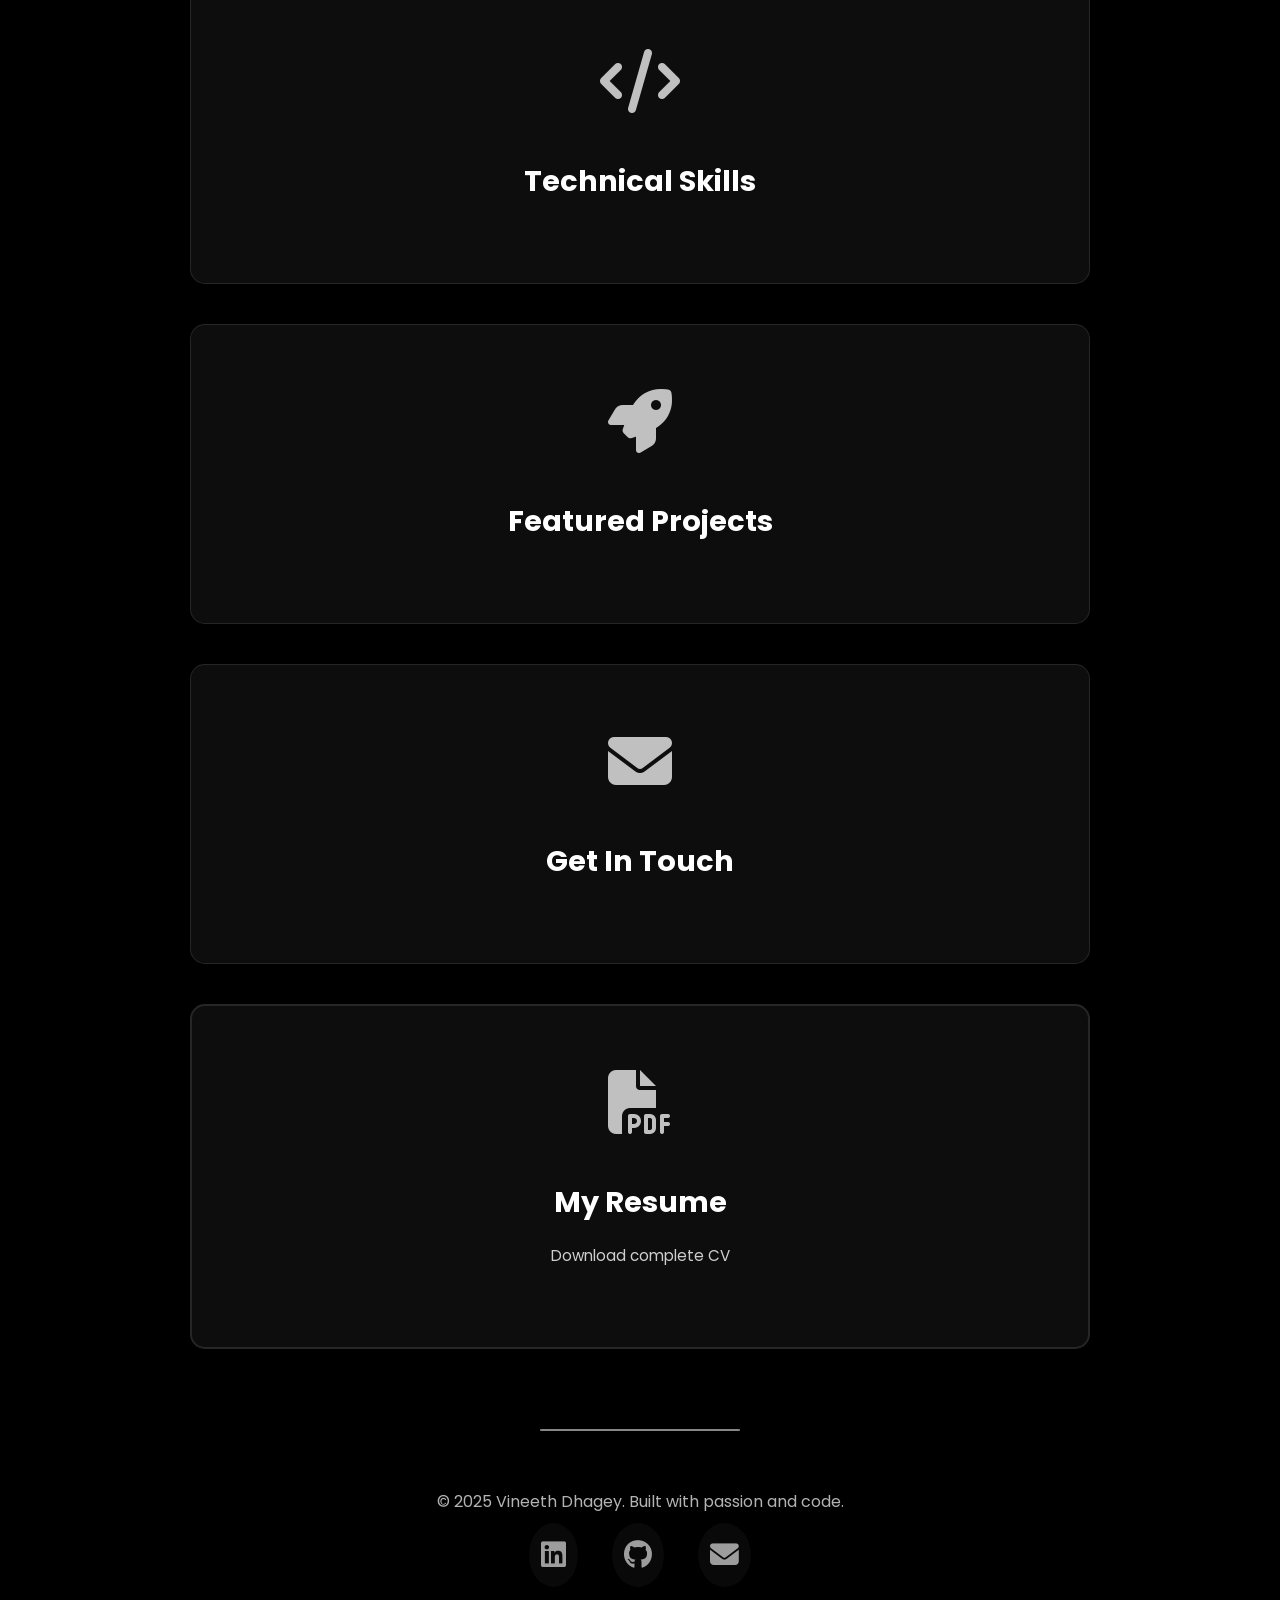
==== commit 29faba2a: "Update portfolio website" ====
--- a/index.html
+++ b/index.html
@@ -87,7 +87,7 @@
                 <div class="card-content">
                     <div class="project-item" style="cursor: default;">
                         <h5 class="project-title"><i class="fas fa-building"></i> Volvo Group &mdash; Gothenburg, Sweden</h5>
-                        <p><strong>AI Engineering Intern</strong> &nbsp;·&nbsp; June 2026 – Present</p>
+                        <p><strong>AI Intern</strong> &nbsp;·&nbsp; June 2026 – Present</p>
                         <p>Developing multi-agent AI workflows to automate technical requirement analysis for test case generation.</p>
                         <div class="tech-badges">
                             <span class="tech-badge">Agentic AI</span>
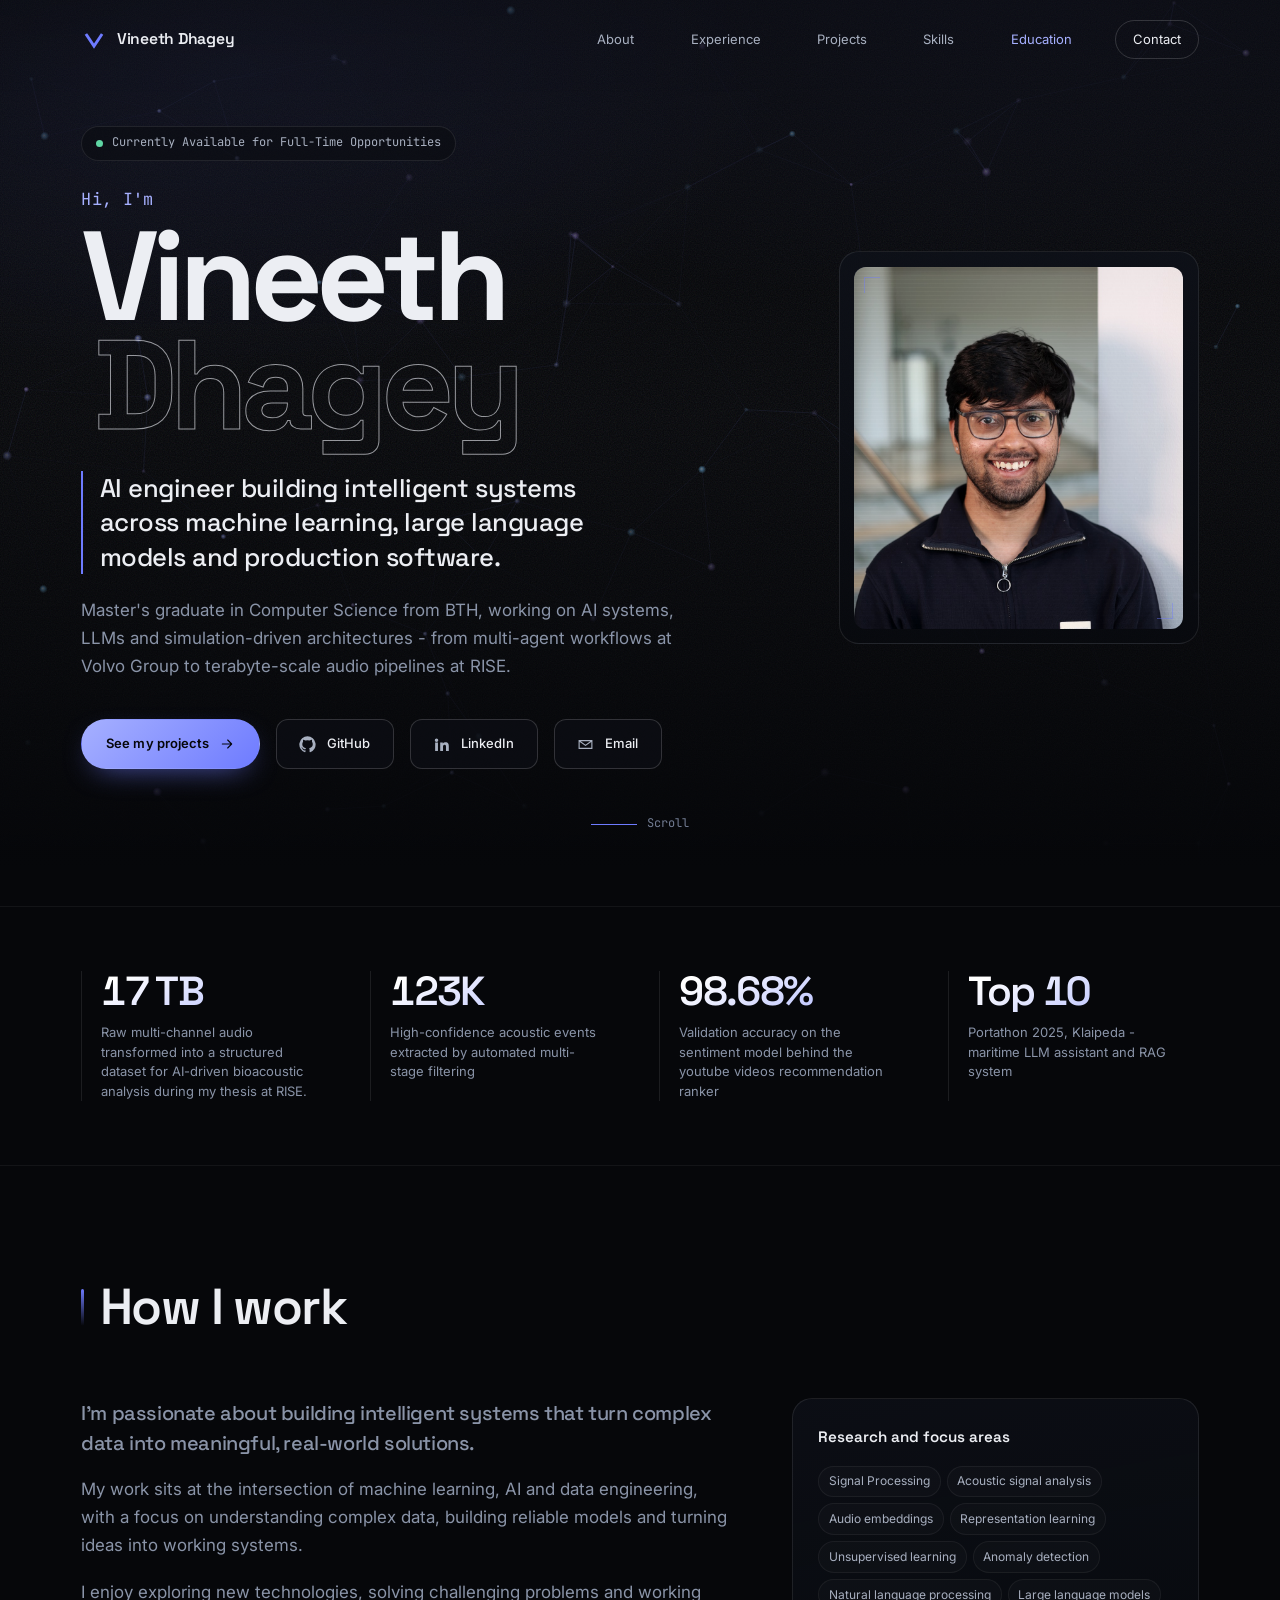
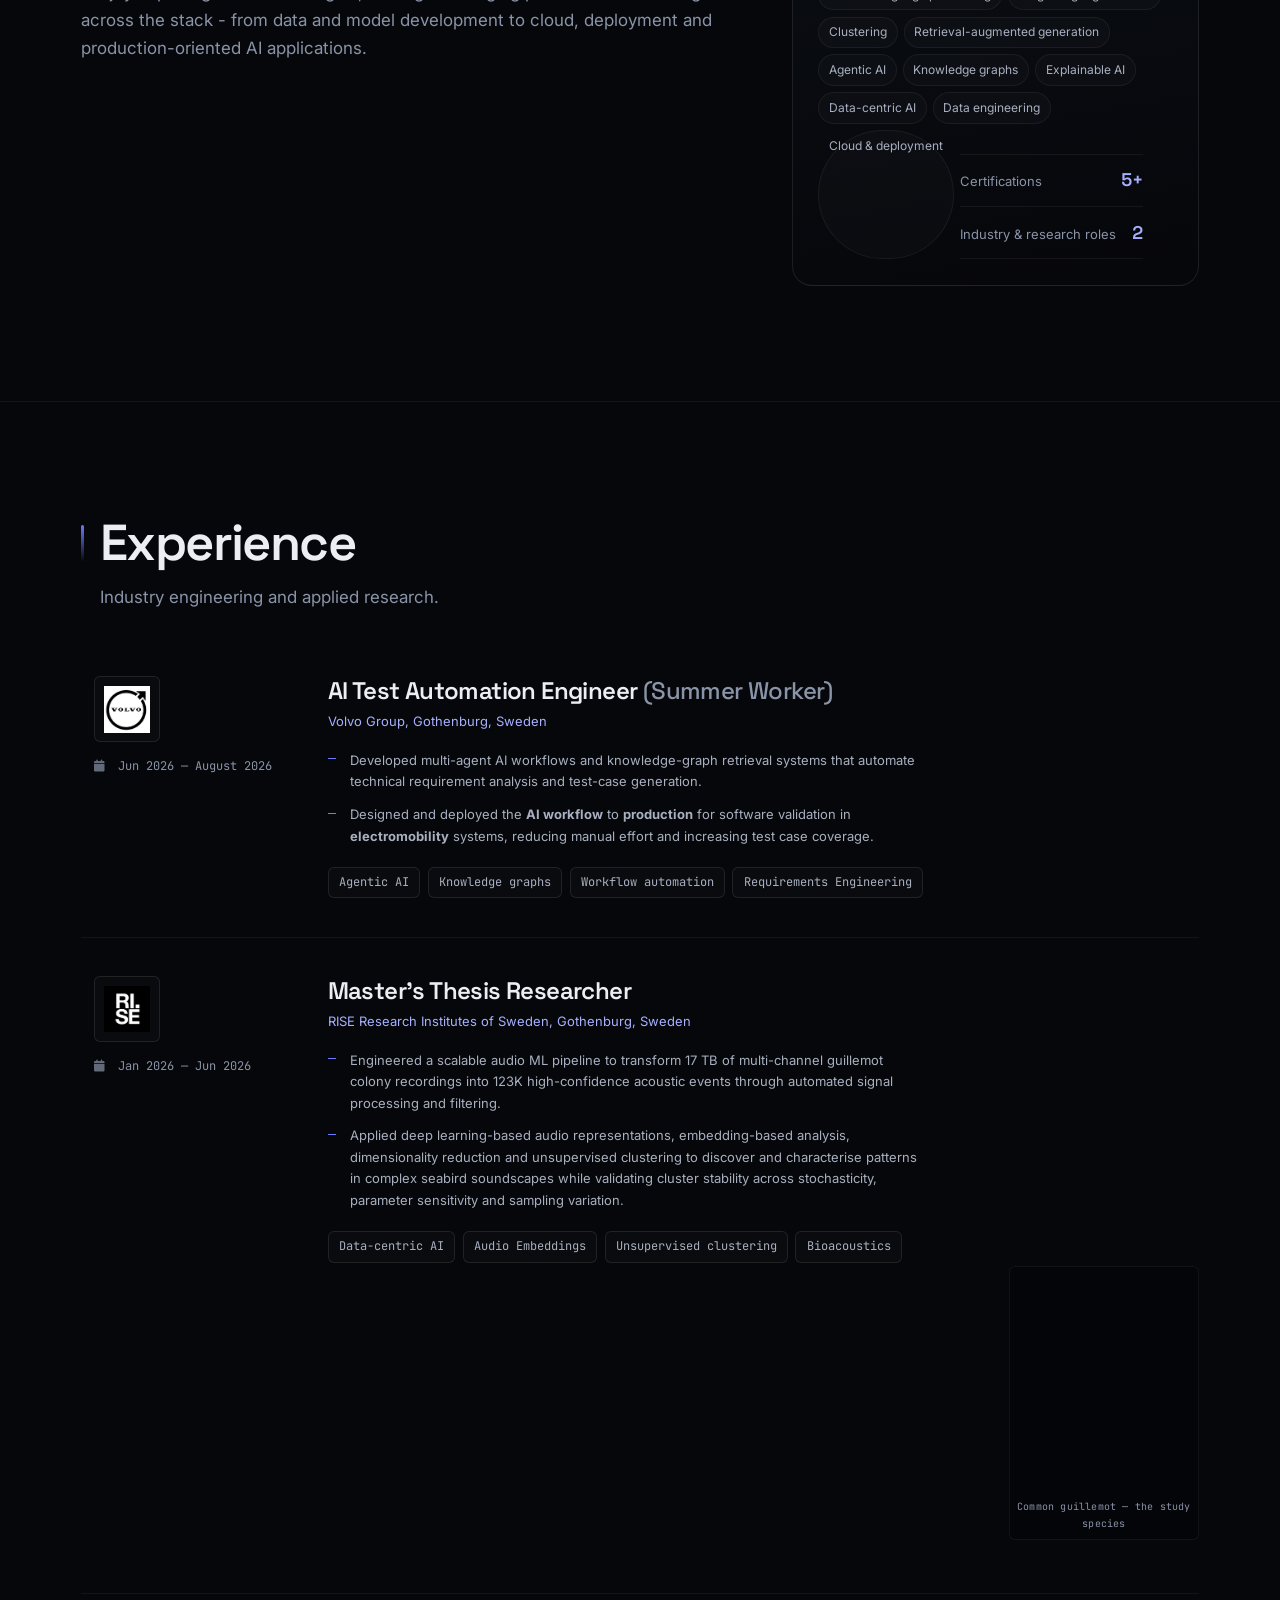
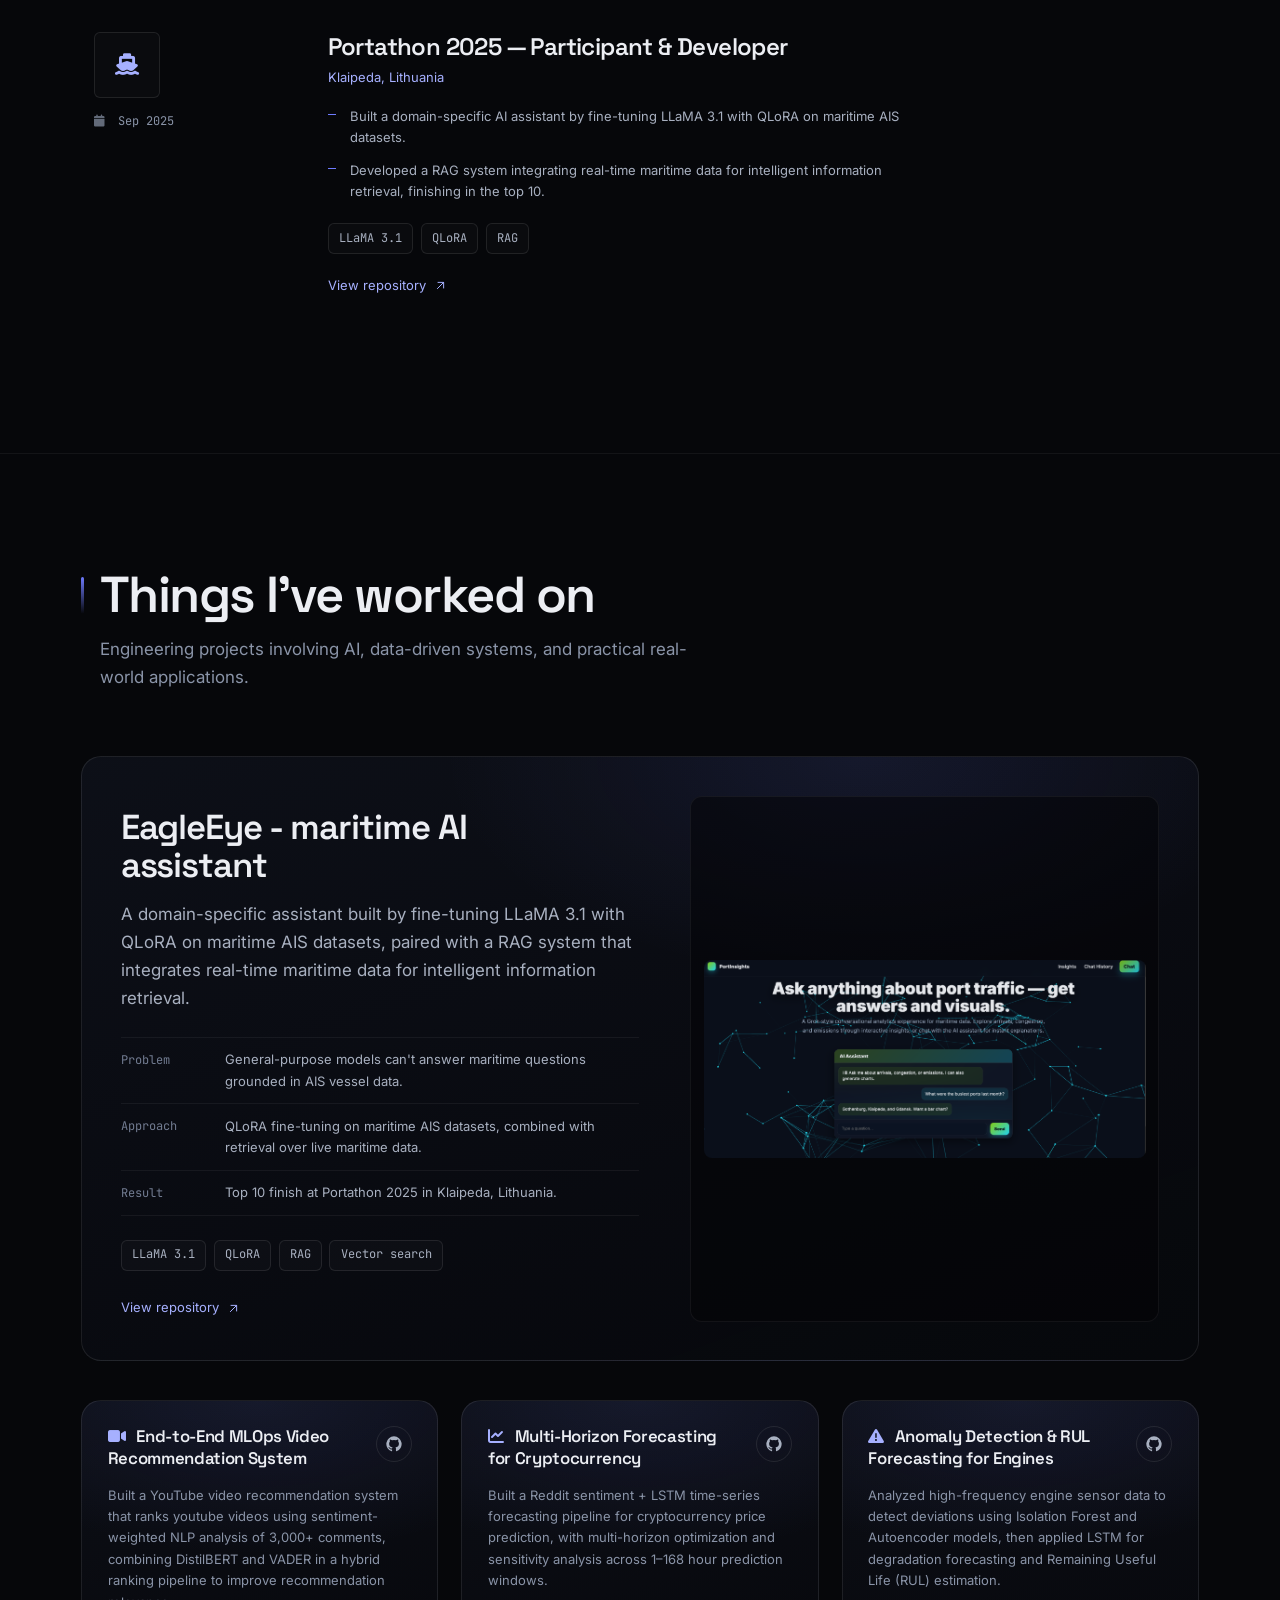
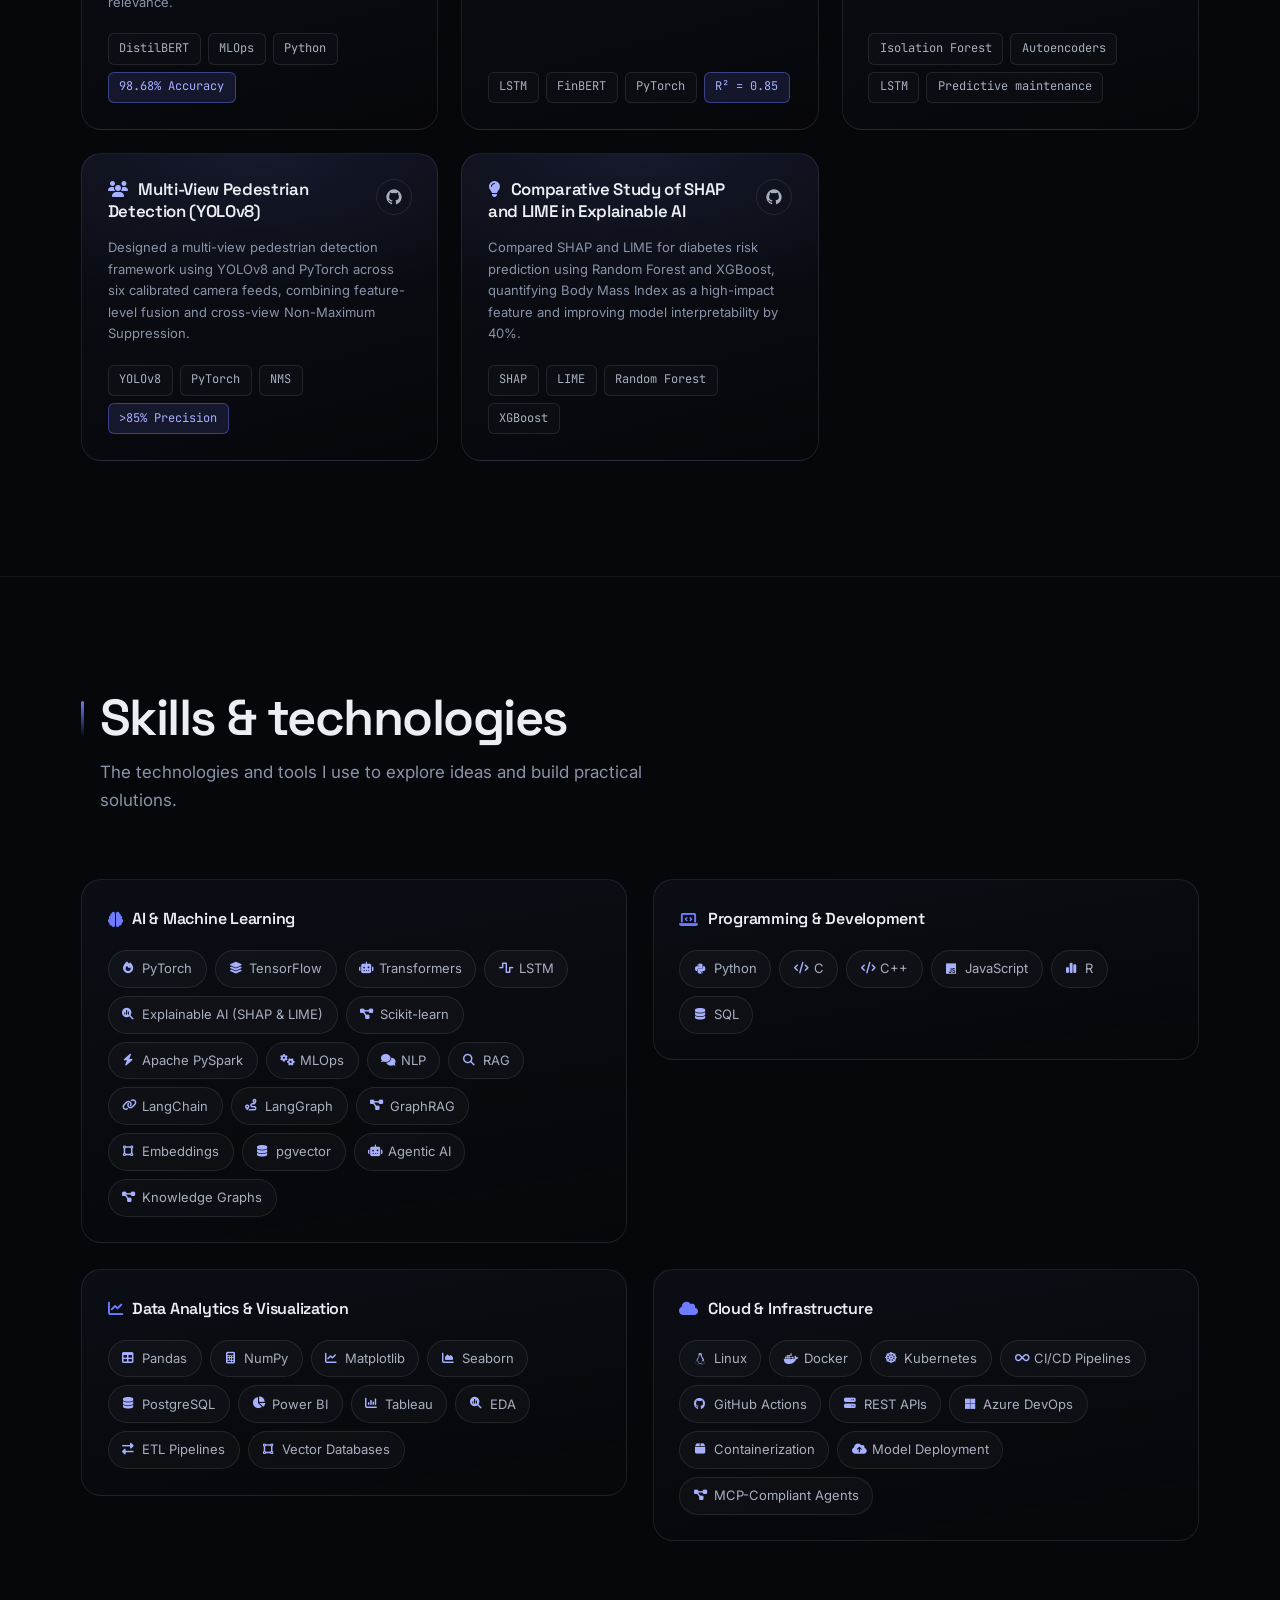
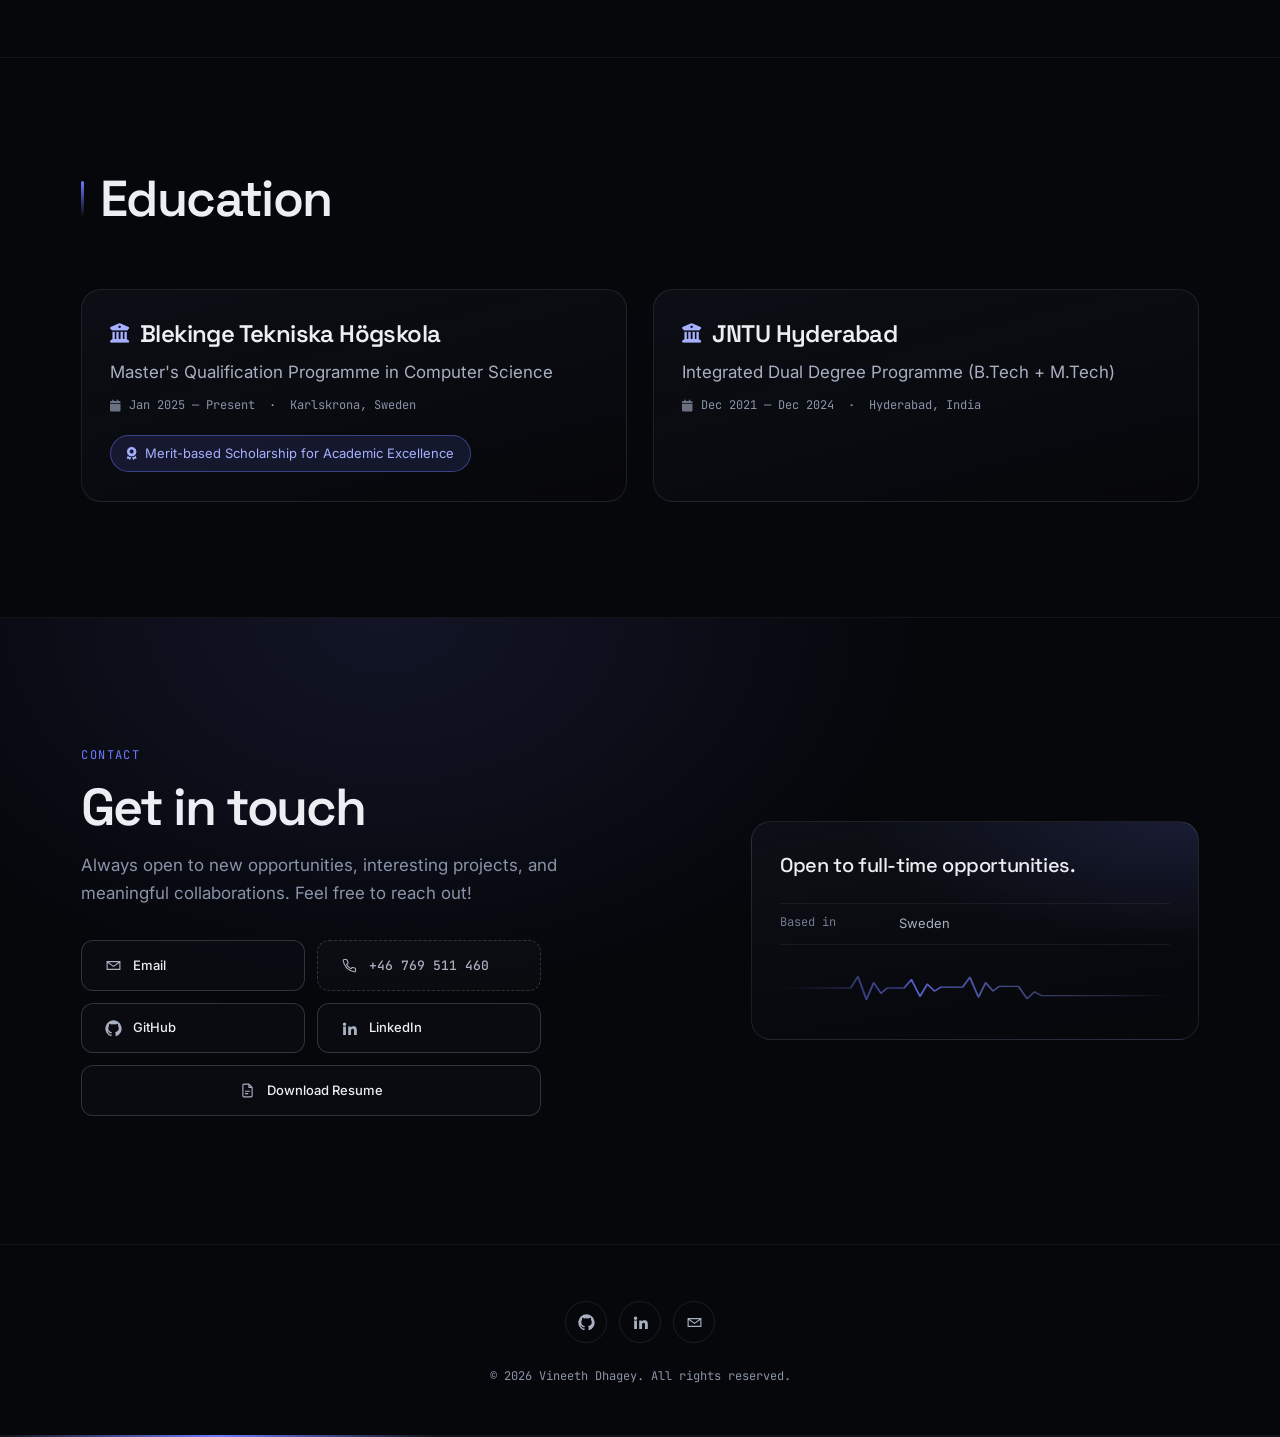
==== commit bb733245: "Update portfolio and add images" ====
--- a/index.html
+++ b/index.html
@@ -1,308 +1,576 @@
 <!DOCTYPE html>
 <html lang="en">
 <head>
-    <meta charset="UTF-8">
-    <meta name="viewport" content="width=device-width, initial-scale=1.0">
-    <title>Vineeth Dhagey - AI Engineer | ML Researcher</title>
-    <meta name="description" content="Master's student in Computer Science at BTH specializing in AI, LLMs, and machine learning. Explore projects, skills, and experience.">
-    <meta property="og:title" content="Vineeth Dhagey - AI Engineer | ML Researcher">
-    <meta property="og:description" content="Expertise in AI systems, large language models, and scalable ML pipelines.">
-    <meta property="og:image" content="https://via.placeholder.com/1200x630/1e0533/ffffff?text=Vineeth+Dhagey">
-    <meta property="og:url" content="https://vineethdhagey.com">
-    <link rel="stylesheet" href="https://cdnjs.cloudflare.com/ajax/libs/font-awesome/6.4.0/css/all.min.css">
-    <link href="https://fonts.googleapis.com/css2?family=Poppins:wght@300;400;500;600;700&display=swap" rel="stylesheet">
-    <link rel="stylesheet" href="styles.css">
+<meta charset="UTF-8">
+<meta name="viewport" content="width=device-width, initial-scale=1, viewport-fit=cover">
+<meta name="color-scheme" content="dark">
+<meta name="theme-color" content="#06070A">
+
+<title>Vineeth Dhagey — AI Engineer | LLMs, Agentic AI & Machine Learning</title>
+<meta name="description" content="Vineeth Dhagey is an AI engineer working across machine learning, large language models and production software — multi-agent workflows at Volvo Group, terabyte-scale audio pipelines at RISE, and applied ML research.">
+<meta name="author" content="Vineeth Dhagey">
+<link rel="canonical" href="https://vineethdhagey.com">
+
+<meta property="og:type" content="website">
+<meta property="og:site_name" content="Vineeth Dhagey">
+<meta property="og:title" content="Vineeth Dhagey — AI Engineer">
+<meta property="og:description" content="AI engineer building intelligent systems across machine learning, large language models and production software.">
+<meta property="og:url" content="https://vineethdhagey.com">
+<meta property="og:image" content="https://vineethdhagey.com/profile.png">
+<meta name="twitter:card" content="summary_large_image">
+<meta name="twitter:title" content="Vineeth Dhagey — AI Engineer">
+<meta name="twitter:description" content="AI engineer building intelligent systems across machine learning, large language models and production software.">
+<meta name="twitter:image" content="https://vineethdhagey.com/profile.png">
+
+<link rel="icon" href="data:image/svg+xml,%3Csvg xmlns='http://www.w3.org/2000/svg' viewBox='0 0 64 64'%3E%3Crect width='64' height='64' rx='14' fill='%2306070A'/%3E%3Cpath d='M16 20 L32 46 L48 20' fill='none' stroke='%236E7BFF' stroke-width='6' stroke-linecap='square'/%3E%3C/svg%3E">
+
+<link rel="preconnect" href="https://fonts.googleapis.com">
+<link rel="preconnect" href="https://fonts.gstatic.com" crossorigin>
+<link rel="stylesheet" href="https://fonts.googleapis.com/css2?family=Space+Grotesk:wght@500;600;700&family=Inter:wght@400;500;600&family=JetBrains+Mono:wght@400;500&display=swap">
+<link rel="stylesheet" href="https://cdnjs.cloudflare.com/ajax/libs/font-awesome/6.4.0/css/all.min.css">
+<link rel="stylesheet" href="styles.css">
+
+<script type="application/ld+json">
+{
+  "@context": "https://schema.org",
+  "@type": "Person",
+  "name": "Vineeth Dhagey",
+  "jobTitle": "AI Engineer",
+  "email": "mailto:dhageyvineeth@gmail.com",
+  "telephone": "+46769511460",
+  "url": "https://vineethdhagey.com",
+  "alumniOf": [
+    { "@type": "CollegeOrUniversity", "name": "Blekinge Tekniska Högskola" },
+    { "@type": "CollegeOrUniversity", "name": "JNTU Hyderabad" }
+  ],
+  "knowsAbout": ["Machine Learning", "Large Language Models", "Agentic AI", "Retrieval-Augmented Generation", "Data-Centric AI", "Anomaly Detection", "Computer Vision"],
+  "sameAs": [
+    "https://github.com/vineethdhagey",
+    "https://www.linkedin.com/in/vineeth-dhagey-0336b4226/"
+  ]
+}
+</script>
 </head>
+
 <body>
-    <div class="full"></div>
-    <div id="custom-cursor"></div>
-    <nav class="navbar" id="navbar">
-        <div class="nav-container">
-            <div class="nav-logo">VD</div>
-            <ul class="nav-menu">
-                <li><a href="#home" class="nav-link active">Home</a></li>
-                <li><a href="#educationCard" class="nav-link">Education</a></li>
-                <li><a href="#experienceCard" class="nav-link">Experience</a></li>
-                <li><a href="#skillsCard" class="nav-link">Skills</a></li>
-                <li><a href="#projectsCard" class="nav-link">Projects</a></li>
-                <li><a href="#contactCard" class="nav-link">Contact</a></li>
+<a class="skip-link" href="#main">Skip to content</a>
+
+<canvas class="bg-field" id="signalField" aria-hidden="true"></canvas>
+
+<svg class="sprite" aria-hidden="true" focusable="false" xmlns="http://www.w3.org/2000/svg">
+  <symbol id="i-github" viewBox="0 0 24 24"><path fill="currentColor" d="M12 .5a11.5 11.5 0 0 0-3.64 22.42c.58.1.79-.25.79-.56v-2.2c-3.2.7-3.88-1.36-3.88-1.36-.53-1.34-1.29-1.7-1.29-1.7-1.05-.72.08-.7.08-.7 1.16.08 1.77 1.2 1.77 1.2 1.03 1.77 2.7 1.26 3.36.96.1-.75.4-1.26.73-1.55-2.56-.29-5.25-1.28-5.25-5.7 0-1.26.45-2.29 1.19-3.1-.12-.29-.52-1.46.11-3.05 0 0 .97-.31 3.18 1.18a11 11 0 0 1 5.79 0c2.2-1.49 3.17-1.18 3.17-1.18.63 1.59.23 2.76.12 3.05.74.81 1.18 1.84 1.18 3.1 0 4.43-2.69 5.41-5.26 5.69.41.36.78 1.06.78 2.14v3.17c0 .31.21.67.8.56A11.5 11.5 0 0 0 12 .5Z"/></symbol>
+  <symbol id="i-linkedin" viewBox="0 0 24 24"><path fill="currentColor" d="M4.98 3.5a2.5 2.5 0 1 1 0 5 2.5 2.5 0 0 1 0-5ZM3 9h4v12H3V9Zm7 0h3.8v1.64h.05A4.17 4.17 0 0 1 17.6 8.7c4 0 4.74 2.5 4.74 5.76V21h-4v-5.66c0-1.35-.03-3.09-1.94-3.09-1.94 0-2.24 1.47-2.24 2.99V21h-4V9Z"/></symbol>
+  <symbol id="i-mail" viewBox="0 0 24 24"><path fill="none" stroke="currentColor" stroke-width="1.6" d="M3 6.5h18v11H3zM3.4 7l8.6 6.2L20.6 7"/></symbol>
+  <symbol id="i-phone" viewBox="0 0 24 24"><path fill="none" stroke="currentColor" stroke-width="1.6" stroke-linejoin="round" d="M7.2 3.5H4.4c-.8 0-1.4.7-1.3 1.5C4 13 10.9 19.9 19 20.9c.8.1 1.5-.5 1.5-1.3v-2.8c0-.6-.4-1.2-1-1.3l-3-.7c-.5-.1-1.1.1-1.4.5l-1 1.3a14.5 14.5 0 0 1-6.1-6.1l1.3-1c.4-.3.6-.9.5-1.4l-.7-3c-.1-.6-.7-1-1.3-1Z"/></symbol>
+  <symbol id="i-doc" viewBox="0 0 24 24"><path fill="none" stroke="currentColor" stroke-width="1.6" stroke-linejoin="round" d="M14 3H7a1.5 1.5 0 0 0-1.5 1.5v15A1.5 1.5 0 0 0 7 21h10a1.5 1.5 0 0 0 1.5-1.5V7.5L14 3Zm0 0v4.5h4.5M8.5 13h7M8.5 16.5h4.5"/></symbol>
+  <symbol id="i-arrow" viewBox="0 0 24 24"><path fill="none" stroke="currentColor" stroke-width="1.6" stroke-linecap="round" stroke-linejoin="round" d="M5 12h14m-6-6 6 6-6 6"/></symbol>
+  <symbol id="i-arrow-ne" viewBox="0 0 24 24"><path fill="none" stroke="currentColor" stroke-width="1.6" stroke-linecap="round" stroke-linejoin="round" d="M7 17 17 7M8 7h9v9"/></symbol>
+  <symbol id="i-arrow-up" viewBox="0 0 24 24"><path fill="none" stroke="currentColor" stroke-width="1.6" stroke-linecap="round" stroke-linejoin="round" d="M12 19V5m-6 6 6-6 6 6"/></symbol>
+</svg>
+
+<div class="cursor" id="cursor" aria-hidden="true">
+  <div class="cursor__dot"></div>
+  <div class="cursor__ring"><span class="cursor__label"></span></div>
+</div>
+
+<header class="nav" id="nav">
+  <div class="nav__inner">
+    <a class="nav__logo" href="#top" aria-label="Vineeth Dhagey — back to top">
+      <span class="nav__mark" aria-hidden="true">
+        <svg viewBox="0 0 64 64" width="26" height="26"><path d="M14 20 L32 47 L50 20" fill="none" stroke="currentColor" stroke-width="7" stroke-linecap="square"/></svg>
+      </span>
+      <span class="nav__name">Vineeth Dhagey</span>
+    </a>
+
+    <nav class="nav__menu" id="navMenu" aria-label="Section navigation">
+      <ul>
+        <li><a class="nav__link" href="#about">About</a></li>
+        <li><a class="nav__link" href="#experience">Experience</a></li>
+        <li><a class="nav__link" href="#projects">Projects</a></li>
+        <li><a class="nav__link" href="#skills">Skills</a></li>
+        <li><a class="nav__link" href="#education">Education</a></li>
+      </ul>
+      <a class="nav__cta" href="#contact">Contact</a>
+    </nav>
+
+    <button class="nav__toggle" id="navToggle" aria-expanded="false" aria-controls="navMenu" aria-label="Open menu">
+      <span></span><span></span>
+    </button>
+  </div>
+</header>
+
+<main id="main">
+
+  <!-- ══════════════ HERO ══════════════ -->
+  <section class="hero" id="top">
+    <div class="hero__veil" aria-hidden="true"></div>
+
+    <div class="shell hero__shell">
+      <div class="hero__body">
+        <p class="hero__status stagger" data-stagger="1">
+          <span class="pulse" aria-hidden="true"></span>
+          Currently Available for Full-Time Opportunities
+        </p>
+
+        <p class="hero__greeting"><span id="typedGreeting">Hi, I'm</span></p>
+
+        <h1 class="hero__name" id="heroName">
+          <span class="hero__line" data-line="Vineeth"><span class="hero__linetext">Vineeth</span></span>
+          <span class="hero__line hero__line--outline" data-line="Dhagey"><span class="hero__linetext">Dhagey</span></span>
+        </h1>
+
+        <p class="hero__claim stagger" data-stagger="3">
+          AI engineer building intelligent systems across machine&nbsp;learning,
+          large language models and production software.
+        </p>
+
+        <p class="hero__lede stagger" data-stagger="4">
+          Master's graduate in Computer Science from BTH, working on AI systems, LLMs
+          and simulation-driven architectures - from multi-agent workflows at Volvo Group
+          to terabyte-scale audio pipelines at RISE.
+        </p>
+
+        <div class="hero__actions stagger" data-stagger="5">
+          <a class="btn btn--solid magnetic" href="#projects" data-cursor="explore">
+            See my projects
+            <svg class="btn__icon" aria-hidden="true"><use href="#i-arrow"/></svg>
+          </a>
+          <a class="cbtn magnetic" href="https://github.com/vineethdhagey" target="_blank" rel="noopener noreferrer">
+            <svg aria-hidden="true"><use href="#i-github"/></svg> GitHub
+          </a>
+          <a class="cbtn magnetic" href="https://www.linkedin.com/in/vineeth-dhagey-0336b4226/" target="_blank" rel="noopener noreferrer">
+            <svg aria-hidden="true"><use href="#i-linkedin"/></svg> LinkedIn
+          </a>
+          <a class="cbtn magnetic" href="mailto:dhageyvineeth@gmail.com">
+            <svg aria-hidden="true"><use href="#i-mail"/></svg> Email
+          </a>
+        </div>
+      </div>
+
+      <aside class="plate stagger" data-stagger="4">
+        <div class="plate__frame">
+          <!-- Replace profile.png with your own photo (keep the same filename). -->
+          <img src="profile.png" alt="Vineeth Dhagey" width="500" height="500" loading="eager" decoding="async">
+          <span class="plate__scan" aria-hidden="true"></span>
+          <span class="plate__corner plate__corner--tl" aria-hidden="true"></span>
+          <span class="plate__corner plate__corner--br" aria-hidden="true"></span>
+        </div>
+      </aside>
+    </div>
+
+    <a class="hero__scroll" href="#impact" aria-label="Scroll to highlights">
+      <span class="hero__scrollrail" aria-hidden="true"><i></i></span>
+      Scroll
+    </a>
+  </section>
+
+  <!-- ══════════════ IMPACT ══════════════ -->
+  <section class="impact" id="impact" aria-label="Selected results">
+    <div class="shell">
+      <ul class="impact__row">
+        <li class="impact__item reveal">
+          <span class="impact__value" data-count="17" data-suffix=" TB">17 TB</span>
+          <span class="impact__label">Raw multi-channel audio transformed into a structured dataset for AI-driven bioacoustic analysis during my thesis at RISE.</span>
+        </li>
+        <li class="impact__item reveal">
+          <span class="impact__value" data-count="123" data-suffix="K">123K</span>
+          <span class="impact__label">High-confidence acoustic events extracted by automated multi-stage filtering</span>
+        </li>
+        <li class="impact__item reveal">
+          <span class="impact__value" data-count="98.68" data-decimals="2" data-suffix="%">98.68%</span>
+          <span class="impact__label">Validation accuracy on the sentiment model behind the youtube videos recommendation ranker</span>
+        </li>
+        <li class="impact__item reveal">
+          <span class="impact__value">Top 10</span>
+          <span class="impact__label">Portathon 2025, Klaipeda - maritime LLM assistant and RAG system</span>
+        </li>
+      </ul>
+    </div>
+  </section>
+
+  <!-- ══════════════ ABOUT ══════════════ -->
+  <section class="section" id="about">
+    <div class="shell">
+      <header class="head reveal">
+        <h2 class="head__title">How I work</h2>
+      </header>
+
+      <div class="about">
+        <div class="about__prose reveal">
+          <p class="about__lead">
+            I’m passionate about building intelligent systems that turn complex data into meaningful, real-world solutions.
+          </p>
+          <p>
+            My work sits at the intersection of machine learning, AI and data engineering,
+            with a focus on understanding complex data, building reliable models and turning ideas into
+            working systems.
+          </p>
+          <p>
+           I enjoy exploring new technologies, solving challenging problems and working across the stack -
+           from data and model development to cloud, deployment and production-oriented AI applications.
+          </p>
+        </div>
+
+        <aside class="about__side reveal" aria-label="Research and focus areas">
+  <h3 class="about__sidetitle">Research and focus areas</h3>
+  <ul class="chips">
+    <li>Signal Processing</li><li>Acoustic signal analysis</li><li>Audio embeddings</li>
+    <li>Representation learning</li><li>Unsupervised learning</li><li>Anomaly detection</li>
+    <li>Natural language processing</li><li>Large language models</li><li>Clustering</li>
+    <li>Retrieval-augmented generation</li><li>Agentic AI</li><li>Knowledge graphs</li>
+    <li>Explainable AI</li><li>Data-centric AI</li>
+    <li>Data engineering</li><li>Cloud & deployment</li>
+          <dl class="about__counts">
+            <div><dt>Certifications</dt><dd data-count="5" data-suffix="+">5+</dd></div>
+            <div><dt>Industry &amp; research roles</dt><dd data-count="2">2</dd></div>
+          </dl>
+        </aside>
+      </div>
+    </div>
+  </section>
+
+  <!-- ══════════════ EXPERIENCE ══════════════ -->
+  <section class="section section--rule" id="experience">
+    <div class="shell">
+      <header class="head reveal">
+        <h2 class="head__title">Experience</h2>
+        <p class="head__note">Industry engineering and applied research.</p>
+      </header>
+
+      <div class="roles">
+        <article class="role reveal">
+          <div class="role__rail">
+            <span class="role__mark"><img src="volvo-logo.png" alt="Volvo Group logo"></span>
+            <span class="role__date"><i class="fas fa-calendar" aria-hidden="true"></i> Jun 2026 — August 2026</span>
+          </div>
+          <div class="role__body">
+            <h3 class="role__title">AI Test Automation Engineer <span>(Summer Worker)</span></h3>
+            <p class="role__org">Volvo Group, Gothenburg, Sweden</p>
+            <ul class="role__points">
+              <li>Developed multi-agent AI workflows and knowledge-graph retrieval systems that automate technical requirement analysis and test-case generation.</li>
+              <li>Designed and deployed the <strong>AI workflow</strong> to <strong>production</strong> for software validation in <strong>electromobility</strong> systems, reducing manual effort and increasing test case coverage.</li>
             </ul>
-            <div class="hamburger" id="hamburger">
-                <span></span>
-                <span></span>
-                <span></span>
-            </div>
+            <ul class="tags"><li>Agentic AI</li><li>Knowledge graphs</li><li>Workflow automation</li><li>Requirements Engineering</li></ul>
+          </div>
+        </article>
+
+        <article class="role reveal">
+          <div class="role__rail">
+            <span class="role__mark"><img src="rise-logo.png" alt="RISE Research Institutes of Sweden logo"></span>
+            <span class="role__date"><i class="fas fa-calendar" aria-hidden="true"></i> Jan 2026 — Jun 2026</span>
+          </div>
+          <div class="role__body">
+            <h3 class="role__title">Master's Thesis Researcher</h3>
+            <p class="role__org">RISE Research Institutes of Sweden, Gothenburg, Sweden</p>
+            <ul class="role__points">
+              <li>Engineered a scalable audio ML pipeline to transform 17 TB of multi-channel guillemot colony recordings into 123K high-confidence acoustic events through automated signal processing and filtering.</li> 
+              <li>Applied deep learning-based audio representations, embedding-based analysis, dimensionality reduction and unsupervised clustering to discover and characterise patterns in complex seabird soundscapes while validating cluster stability across stochasticity, parameter sensitivity and sampling variation.</li>
+            </ul>
+            <ul class="tags"><li>Data-centric AI</li><li>Audio Embeddings</li><li>Unsupervised clustering</li><li>Bioacoustics</li></ul>
+            <figure class="role__photo">
+              <img src="guillemot.jpg" alt="Common guillemot on a colony cliff, the seabird species studied in this thesis" loading="lazy" decoding="async">
+              <figcaption>Common guillemot — the study species</figcaption>
+            </figure>
+          </div>
+        </article>
+
+        <article class="role reveal">
+          <div class="role__rail">
+            <span class="role__mark role__mark--icon"><i class="fas fa-ship" aria-hidden="true"></i></span>
+            <span class="role__date"><i class="fas fa-calendar" aria-hidden="true"></i> Sep 2025</span>
+          </div>
+          <div class="role__body">
+            <h3 class="role__title">Portathon 2025 — Participant &amp; Developer</h3>
+            <p class="role__org">Klaipeda, Lithuania</p>
+            <ul class="role__points">
+              <li>Built a domain-specific AI assistant by fine-tuning LLaMA 3.1 with QLoRA on maritime AIS datasets.</li>
+              <li>Developed a RAG system integrating real-time maritime data for intelligent information retrieval, finishing in the top 10.</li>
+            </ul>
+            <ul class="tags"><li>LLaMA 3.1</li><li>QLoRA</li><li>RAG</li></ul>
+            <a class="linkout magnetic" data-cursor="repo" href="https://github.com/vineethdhagey/Eagleeye" target="_blank" rel="noopener noreferrer">
+              View repository
+              <svg aria-hidden="true"><use href="#i-arrow-ne"/></svg>
+            </a>
+          </div>
+        </article>
+      </div>
+    </div>
+  </section>
+
+  <!-- ══════════════ PROJECTS ══════════════ -->
+  <section class="section section--rule" id="projects">
+    <div class="shell">
+      <header class="head reveal">
+        <h2 class="head__title">Things I've worked on</h2>
+        <p class="head__note">Engineering projects involving AI, data-driven systems, and practical real-world applications.</p>
+      </header>
+
+      <!-- Featured -->
+      <article class="feature reveal" data-glow>
+        <div class="feature__meta">
+          <h3 class="feature__title">EagleEye - maritime AI assistant</h3>
+          <p class="feature__text">
+            A domain-specific assistant built by fine-tuning LLaMA 3.1 with QLoRA on maritime AIS
+            datasets, paired with a RAG system that integrates real-time maritime data for
+            intelligent information retrieval.
+          </p>
+          <dl class="feature__facts">
+            <div><dt>Problem</dt><dd>General-purpose models can't answer maritime questions grounded in AIS vessel data.</dd></div>
+            <div><dt>Approach</dt><dd>QLoRA fine-tuning on maritime AIS datasets, combined with retrieval over live maritime data.</dd></div>
+            <div><dt>Result</dt><dd>Top 10 finish at Portathon 2025 in Klaipeda, Lithuania.</dd></div>
+          </dl>
+          <ul class="tags">
+            <li>LLaMA 3.1</li><li>QLoRA</li><li>RAG</li><li>Vector search</li>
+          </ul>
+          <a class="linkout magnetic" data-cursor="repo" href="https://github.com/vineethdhagey/Eagleeye" target="_blank" rel="noopener noreferrer">
+            View repository
+            <svg aria-hidden="true"><use href="#i-arrow-ne"/></svg>
+          </a>
         </div>
-    </nav>
-
-    <div class="particles" id="particles"></div>
-    <div class="scroll-indicator">
-        <i class="fas fa-chevron-down"></i>
-    </div>
-
-    <div class="container">
-        <section id="home" class="hero">
-            <div class="hero-title-wrapper">
-                <h1>Vineeth Dhagey</h1>
-                <div class="hero-subtitle">Master's in Computer Science · BTH</div>
-            </div>
-            <p>
-                Master's student in Computer Science at BTH with expertise in AI systems, large language models (LLMs), and simulation-driven architectures. Skilled in Python, PyTorch, TensorFlow, Docker, Kubernetes, and cloud-based pipelines for scalable, data-driven research applications. Passionate about applying machine learning and LLMs to real-world problems through collaborative and research-focused solutions.
-            </p>
+
+        <div class="feature__visual">
+          <img class="feature__img" src="portathon.png" alt="EagleEye maritime AI assistant — PortInsights chat interface screenshot" loading="lazy" decoding="async">
+        </div>
+      </article>
+
+      <!-- Project cards -->
+      <div class="cards">
+        <article class="card reveal" data-glow>
+          <div class="card__top">
+            <h3 class="card__title"><i class="fas fa-video" aria-hidden="true"></i> End-to-End MLOps Video Recommendation System</h3>
+            <a class="card__repo" data-cursor="repo" href="https://github.com/vineethdhagey/youtube-search-engine" target="_blank" rel="noopener noreferrer" aria-label="End-to-End MLOps Video Recommendation System on GitHub">
+              <svg aria-hidden="true"><use href="#i-github"/></svg>
+            </a>
+          </div>
+          <p class="card__text">Built a YouTube video recommendation system that ranks youtube videos using sentiment-weighted NLP analysis of 3,000+ comments, combining DistilBERT and VADER in a hybrid ranking pipeline to improve recommendation relevance.</p>
+          <ul class="tags">
+            <li>DistilBERT</li><li>MLOps</li><li>Python</li><li class="tag--metric">98.68% Accuracy</li>
+          </ul>
+        </article>
+
+        <article class="card reveal" data-glow>
+          <div class="card__top">
+            <h3 class="card__title"><i class="fas fa-chart-line" aria-hidden="true"></i> Multi-Horizon Forecasting for Cryptocurrency</h3>
+            <a class="card__repo" data-cursor="repo" href="https://github.com/vineethdhagey/BTC-prediction" target="_blank" rel="noopener noreferrer" aria-label="Multi-Horizon Forecasting for Cryptocurrency on GitHub">
+              <svg aria-hidden="true"><use href="#i-github"/></svg>
+            </a>
+          </div>
+          <p class="card__text">Built a Reddit sentiment + LSTM time-series forecasting pipeline for cryptocurrency price prediction, with multi-horizon optimization and sensitivity analysis across 1–168 hour prediction windows.</p>
+          <ul class="tags">
+            <li>LSTM</li><li>FinBERT</li><li>PyTorch</li><li class="tag--metric">R² = 0.85</li>
+          </ul>
+        </article>
+
+        <article class="card reveal" data-glow>
+          <div class="card__top">
+            <h3 class="card__title"><i class="fas fa-triangle-exclamation" aria-hidden="true"></i> Anomaly Detection &amp; RUL Forecasting for Engines</h3>
+            <a class="card__repo" data-cursor="repo" href="https://github.com/vineethdhagey/anamolydetection.git" target="_blank" rel="noopener noreferrer" aria-label="Anomaly Detection and RUL Forecasting for Engines on GitHub">
+              <svg aria-hidden="true"><use href="#i-github"/></svg>
+            </a>
+          </div>
+          <p class="card__text">Analyzed high-frequency engine sensor data to detect deviations using Isolation Forest and Autoencoder models, then applied LSTM for degradation forecasting and Remaining Useful Life (RUL) estimation.</p>
+          <ul class="tags">
+            <li>Isolation Forest</li><li>Autoencoders</li><li>LSTM</li><li>Predictive maintenance</li>
+          </ul>
+        </article>
+
+        <article class="card reveal" data-glow>
+          <div class="card__top">
+            <h3 class="card__title"><i class="fas fa-users" aria-hidden="true"></i> Multi-View Pedestrian Detection (YOLOv8)</h3>
+            <a class="card__repo" data-cursor="repo" href="https://github.com/vineethdhagey/pedestriandetection.git" target="_blank" rel="noopener noreferrer" aria-label="Multi-View Pedestrian Detection on GitHub">
+              <svg aria-hidden="true"><use href="#i-github"/></svg>
+            </a>
+          </div>
+          <p class="card__text">Designed a multi-view pedestrian detection framework using YOLOv8 and PyTorch across six calibrated camera feeds, combining feature-level fusion and cross-view Non-Maximum Suppression.</p>
+          <ul class="tags">
+            <li>YOLOv8</li><li>PyTorch</li><li>NMS</li><li class="tag--metric">&gt;85% Precision</li>
+          </ul>
+        </article>
+
+        <article class="card reveal" data-glow>
+          <div class="card__top">
+            <h3 class="card__title"><i class="fas fa-lightbulb" aria-hidden="true"></i> Comparative Study of SHAP and LIME in Explainable AI</h3>
+            <a class="card__repo" data-cursor="repo" href="https://github.com/vineethdhagey/rm-report" target="_blank" rel="noopener noreferrer" aria-label="Comparative Study of SHAP and LIME on GitHub">
+              <svg aria-hidden="true"><use href="#i-github"/></svg>
+            </a>
+          </div>
+          <p class="card__text">Compared SHAP and LIME for diabetes risk prediction using Random Forest and XGBoost, quantifying Body Mass Index as a high-impact feature and improving model interpretability by 40%.</p>
+          <ul class="tags">
+            <li>SHAP</li><li>LIME</li><li>Random Forest</li><li>XGBoost</li>
+          </ul>
+        </article>
+      </div>
+    </div>
+  </section>
+
+  <!-- ══════════════ SKILLS ══════════════ -->
+  <section class="section section--rule" id="skills">
+    <div class="shell">
+      <header class="head reveal">
+        <h2 class="head__title">Skills &amp; technologies</h2>
+        <p class="head__note">The technologies and tools I use to explore ideas and build practical solutions.</p>
+      </header>
+
+      <div class="skills">
+        <section class="skillset reveal">
+          <h3><i class="fas fa-brain" aria-hidden="true"></i> AI &amp; Machine Learning</h3>
+          <ul class="pills">
+            <li><i class="fa-solid fa-fire" aria-hidden="true"></i> PyTorch</li>
+<li><i class="fa-solid fa-layer-group" aria-hidden="true"></i> TensorFlow</li>
+<li><i class="fa-solid fa-robot" aria-hidden="true"></i> Transformers</li>
+<li><i class="fa-solid fa-wave-square" aria-hidden="true"></i> LSTM</li>
+<li><i class="fa-solid fa-magnifying-glass-chart" aria-hidden="true"></i> Explainable AI (SHAP & LIME)</li>
+<li><i class="fa-solid fa-diagram-project" aria-hidden="true"></i> Scikit-learn</li>
+<li><i class="fa-solid fa-bolt" aria-hidden="true"></i> Apache PySpark</li>
+<li><i class="fa-solid fa-gears" aria-hidden="true"></i> MLOps</li>
+<li><i class="fa-solid fa-comments" aria-hidden="true"></i> NLP</li>
+<li><i class="fa-solid fa-magnifying-glass" aria-hidden="true"></i> RAG</li>
+<li><i class="fa-solid fa-link" aria-hidden="true"></i> LangChain</li>
+<li><i class="fa-solid fa-route" aria-hidden="true"></i> LangGraph</li>
+<li><i class="fa-solid fa-project-diagram" aria-hidden="true"></i> GraphRAG</li>
+<li><i class="fa-solid fa-vector-square" aria-hidden="true"></i> Embeddings</li>
+<li><i class="fa-solid fa-database" aria-hidden="true"></i> pgvector</li>
+<li><i class="fa-solid fa-robot" aria-hidden="true"></i> Agentic AI</li>
+<li><i class="fa-solid fa-diagram-project" aria-hidden="true"></i> Knowledge Graphs</li>
+          </ul>
         </section>
 
-        <div class="section-header">
-            <h2>Explore My Work</h2>
-            
+        <section class="skillset reveal">
+          <h3><i class="fas fa-laptop-code" aria-hidden="true"></i> Programming &amp; Development</h3>
+          <ul class="pills">
+            <li><i class="fa-brands fa-python" aria-hidden="true"></i> Python</li>
+            <li><i class="fa-solid fa-code" aria-hidden="true"></i> C</li>
+            <li><i class="fa-solid fa-code" aria-hidden="true"></i> C++</li>  
+            <li><i class="fa-brands fa-js" aria-hidden="true"></i> JavaScript</li>
+            <li><i class="fa-solid fa-chart-simple" aria-hidden="true"></i> R</li>            
+            <li><i class="fa-solid fa-database" aria-hidden="true"></i> SQL</li>          
+          </ul>
+        </section>
+
+        <section class="skillset reveal">
+          <h3><i class="fas fa-chart-line" aria-hidden="true"></i> Data Analytics &amp; Visualization</h3>
+          <ul class="pills">
+            <li><i class="fa-solid fa-table" aria-hidden="true"></i> Pandas</li>
+            <li><i class="fa-solid fa-calculator" aria-hidden="true"></i> NumPy</li>
+            <li><i class="fa-solid fa-chart-line" aria-hidden="true"></i> Matplotlib</li>
+            <li><i class="fa-solid fa-chart-area" aria-hidden="true"></i> Seaborn</li>
+            <li><i class="fa-solid fa-database" aria-hidden="true"></i> PostgreSQL</li>
+            <li><i class="fa-solid fa-chart-pie" aria-hidden="true"></i> Power BI</li>
+            <li><i class="fa-solid fa-chart-column" aria-hidden="true"></i> Tableau</li>
+            <li><i class="fa-solid fa-magnifying-glass-chart" aria-hidden="true"></i> EDA</li>
+            <li><i class="fa-solid fa-right-left" aria-hidden="true"></i> ETL Pipelines</li>
+            <li><i class="fa-solid fa-vector-square" aria-hidden="true"></i> Vector Databases</li>
+          </ul>
+        </section>
+
+        <section class="skillset reveal">
+          <h3><i class="fas fa-cloud" aria-hidden="true"></i> Cloud &amp; Infrastructure</h3>
+          <ul class="pills">
+            <li><i class="fa-brands fa-linux" aria-hidden="true"></i> Linux</li>
+            <li><i class="fa-brands fa-docker" aria-hidden="true"></i> Docker</li>
+            <li><i class="fa-solid fa-dharmachakra" aria-hidden="true"></i> Kubernetes</li>
+            <li><i class="fa-solid fa-infinity" aria-hidden="true"></i> CI/CD Pipelines</li>
+            <li><i class="fa-brands fa-github" aria-hidden="true"></i> GitHub Actions</li>
+            <li><i class="fa-solid fa-server" aria-hidden="true"></i> REST APIs</li>
+            <li><i class="fa-brands fa-microsoft" aria-hidden="true"></i> Azure DevOps</li>
+            <li><i class="fa-solid fa-box" aria-hidden="true"></i> Containerization</li>
+            <li><i class="fa-solid fa-cloud-arrow-up" aria-hidden="true"></i> Model Deployment</li>
+            <li><i class="fa-solid fa-diagram-project" aria-hidden="true"></i> MCP-Compliant Agents</li>
+          </ul>
+        </section>
+      </div>
+    </div>
+  </section>
+
+  <!-- ══════════════ EDUCATION ══════════════ -->
+  <section class="section section--rule" id="education">
+    <div class="shell">
+      <header class="head reveal">
+        <h2 class="head__title">Education</h2>
+      </header>
+
+      <ul class="edu">
+        <li class="edu__item reveal">
+          <span class="edu__school"><i class="fas fa-university" aria-hidden="true"></i> Blekinge Tekniska Högskola</span>
+          <span class="edu__degree">Master's Qualification Programme in Computer Science</span>
+          <span class="edu__date"><i class="fas fa-calendar" aria-hidden="true"></i> Jan 2025 — Present &nbsp;·&nbsp; Karlskrona, Sweden</span>
+          <span class="edu__award"><i class="fas fa-award" aria-hidden="true"></i> Merit-based Scholarship for Academic Excellence</span>
+        </li>
+        <li class="edu__item reveal">
+          <span class="edu__school"><i class="fas fa-university" aria-hidden="true"></i> JNTU Hyderabad</span>
+          <span class="edu__degree">Integrated Dual Degree Programme (B.Tech + M.Tech)</span>
+          <span class="edu__date"><i class="fas fa-calendar" aria-hidden="true"></i> Dec 2021 — Dec 2024 &nbsp;·&nbsp; Hyderabad, India</span>
+        </li>
+      </ul>
+    </div>
+  </section>
+
+  <!-- ══════════════ CONTACT ══════════════ -->
+  <section class="contact" id="contact">
+    <div class="shell">
+      <div class="contact__grid">
+        <div class="contact__inner reveal">
+          <p class="contact__eyebrow">Contact</p>
+          <h2 class="contact__title">Get in touch</h2>
+          <p class="contact__text">
+            Always open to new opportunities, interesting projects, and meaningful collaborations. Feel free to reach out!
+          </p>
+          <div class="contact__buttons">
+            <a class="cbtn magnetic" href="mailto:dhageyvineeth@gmail.com">
+              <svg aria-hidden="true"><use href="#i-mail"/></svg> Email
+            </a>
+            <span class="cbtn cbtn--static">
+              <svg aria-hidden="true"><use href="#i-phone"/></svg> +46 769 511 460
+            </span>
+            <a class="cbtn magnetic" href="https://github.com/vineethdhagey" target="_blank" rel="noopener noreferrer">
+              <svg aria-hidden="true"><use href="#i-github"/></svg> GitHub
+            </a>
+            <a class="cbtn magnetic" href="https://www.linkedin.com/in/vineeth-dhagey-0336b4226/" target="_blank" rel="noopener noreferrer">
+              <svg aria-hidden="true"><use href="#i-linkedin"/></svg> LinkedIn
+            </a>
+            <a class="cbtn cbtn--wide magnetic" href="https://drive.google.com/file/d/1jeQtpWqrA7kCEa1s1jzEPk8oUPDzGLTy/view?usp=sharing" target="_blank" rel="noopener noreferrer">
+              <svg aria-hidden="true"><use href="#i-doc"/></svg> Download Resume
+            </a>
+          </div>
         </div>
 
-        <div class="cards-grid">
-            <!-- Education Card -->
-            <div class="card" id="educationCard">
-                <div class="card-icon">
-                    <i class="fas fa-graduation-cap"></i>
-                </div>
-                <h3>Education</h3>
-                <div class="card-content">
-                    <h4><i class="fas fa-university"></i> Blekinge Tekniska Högskola</h4>
-                    <p><strong>Master's Qualification Programme in Computer Science</strong></p>
-                    <p>Jan 2025 – Present | Karlskrona, Sweden</p>
-                    <div class="scholarship-badge">
-                        <i class="fas fa-award"></i> Merit-based Scholarship for Academic Excellence
-                    </div>
-                                        
-                    <h4 style="margin-top: 25px;"><i class="fas fa-university"></i> JNTU Hyderabad</h4>
-                    <p><strong>Integrated Dual Degree Programme (B.Tech + M.Tech)</strong></p>
-                    <p>Dec 2021 – Dec 2024 | Hyderabad, India</p>
-                    
-                </div>
-            </div>
-
-            <!-- Experience Card -->
-            <div class="card" id="experienceCard">
-                <div class="card-icon">
-                    <i class="fas fa-briefcase"></i>
-                </div>
-                <h3>Experience</h3>
-                <div class="card-content">
-                    <div class="project-item" style="cursor: default;">
-                        <h5 class="project-title"><i class="fas fa-building"></i> Volvo Group &mdash; Gothenburg, Sweden</h5>
-                        <p><strong>AI Intern</strong> &nbsp;·&nbsp; June 2026 – Present</p>
-                        <p>Developing multi-agent AI workflows to automate technical requirement analysis for test case generation.</p>
-                        <div class="tech-badges">
-                            <span class="tech-badge">Agentic AI</span>
-                            <span class="tech-badge">LLMs</span>
-                            <span class="tech-badge">Workflow Automation</span>
-                        </div>
-                    </div>
-
-                    <div class="project-item" style="cursor: default;">
-                        <h5 class="project-title"><i class="fas fa-flask"></i> RISE Research Institutes of Sweden &mdash; Gothenburg, Sweden</h5>
-                        <p><strong>Master's Thesis Researcher</strong> &nbsp;·&nbsp; Jan 2026 – June 2026</p>
-                        <p>Master's thesis on data-centric AI, focusing on anomaly detection and active learning for large-scale audio and video datasets.</p>
-                        <div class="tech-badges">
-                            <span class="tech-badge">Data-Centric AI</span>
-                            <span class="tech-badge">Anomaly Detection</span>
-                            <span class="tech-badge">Active Learning</span>
-                        </div>
-                    </div>
-                </div>
-            </div>
-
-            <!-- Skills Card -->
-            <div class="card" id="skillsCard">
-                <div class="card-icon">
-                    <i class="fas fa-code"></i>
-                </div>
-                <h3>Technical Skills</h3>
-                <div class="card-content">
-                    <div class="skill-category">
-                        <strong><i class="fas fa-brain"></i> Machine Learning & AI</strong>
-                        <p>Transformers (HuggingFace), LSTM, SHAP, LIME, Scikit-learn, TensorFlow, PyTorch, Apache PySpark, MLOps, NLP, LLMs, Retrieval Augmented Generation (RAG), LangChain, Prompt Engineering, Agentic AI Frameworks, Knowledge Graphs.</p>
-                        <div class="tech-badges">
-                            <span class="tech-badge">PyTorch</span>
-                            <span class="tech-badge">TensorFlow</span>
-                            <span class="tech-badge">HuggingFace</span>
-                            <span class="tech-badge">LangChain</span>
-                        </div>
-                    </div>
-                    
-                    <div class="skill-category">
-                        <strong><i class="fas fa-laptop-code"></i> Programming & Development</strong>
-                        <p>Python, C, C++, Java, JavaScript, R, HTML, CSS, SQL, MATLAB</p>
-                        <div class="tech-badges">
-                            <span class="tech-badge">Python</span>
-                            <span class="tech-badge">Java</span>
-                            <span class="tech-badge">SQL</span>
-                        </div>
-                    </div>
-                    
-                    <div class="skill-category">
-                        <strong><i class="fas fa-chart-line"></i> Data Analytics & Visualization</strong>
-                        <p>Pandas, NumPy, Matplotlib, Seaborn, PostgreSQL, Power BI, Tableau, Exploratory Data Analysis, ETL, Vector Databases, Big Data.</p>
-                        <div class="tech-badges">
-                            <span class="tech-badge">Pandas</span>
-                            <span class="tech-badge">Tableau</span>
-                            <span class="tech-badge">PostgreSQL</span>
-                        </div>
-                    </div>
-                    
-                    <div class="skill-category">
-                        <strong><i class="fas fa-cloud"></i> Cloud & Infrastructure</strong>
-                        <p>Linux, Docker, MCP-Compliant Agent Design, Kubernetes, CI/CD Pipelines, GitHub Actions, REST APIs, Azure DevOps, Cloud-native automation, Containerization, Model deployment</p>
-                        <div class="tech-badges">
-                            <span class="tech-badge">Docker</span>
-                            <span class="tech-badge">Kubernetes</span>
-                            <span class="tech-badge">Azure</span>
-                        </div>
-                    </div>
-                </div>
-            </div>
-
-            <!-- Projects Card -->
-            <div class="card" id="projectsCard">
-                <div class="card-icon">
-                    <i class="fas fa-rocket"></i>
-                </div>
-                <h3>Featured Projects</h3>
-                <div class="card-content">
-                    <a class="project-item" href="https://github.com/vineethdhagey/youtube-search-engine" target="_blank" rel="noopener noreferrer">
-                        <h5 class="project-title"><i class="fas fa-video"></i> End-to-End MLOps Video Recommendation System</h5>
-                                                <div class="tech-badges">
-                            <span class="tech-badge">DistilBERT</span>
-                            <span class="tech-badge">MLOps</span>
-                            <span class="tech-badge">Python</span>
-                            <span class="tech-badge">98.68% validation accuracy</span>
-                            <span class="tech-badge">Hybrid sentiment-ranking algorithm</span>
-                        </div>
-                        <span class="view-repo"><i class="fab fa-github"></i> View Repository</span>
-                    </a>
-
-                    <a class="project-item" href="https://github.com/vineethdhagey/Eagleeye" target="_blank" rel="noopener noreferrer">
-                        <h5 class="project-title"><i class="fas fa-ship"></i> Portathon-2025 (Klaipeda, Lithuania)</h5>
-                        <p class="project-desc">LLaMA 3.1 fine-tuning using QLoRA | Maritime AIS data | Domain-specific LLM | Real-time Q&A pipelines | Top 10 finish</p>
-                        <div class="tech-badges">
-                            <span class="tech-badge">LLaMA 3.1</span>
-                            <span class="tech-badge">QLoRA</span>
-                            <span class="tech-badge">RAG</span>
-                            <span class="tech-badge">Vector search</span>
-                        </div>
-                        <span class="view-repo"><i class="fab fa-github"></i> View Repository</span>
-                    </a>
-
-                    <a class="project-item" href="https://github.com/vineethdhagey/BTC-prediction" target="_blank" rel="noopener noreferrer">
-                        <h5 class="project-title"><i class="fas fa-chart-line"></i> Multi-Horizon Forecasting System for Cryptocurrency</h5>
-
-                        <div class="tech-badges">
-                            <span class="tech-badge">LSTM</span>
-                            <span class="tech-badge">FinBERT</span>
-                            <span class="tech-badge">PyTorch & Reddit sentiment</span>
-                            <span class="tech-badge">R² = 0.85 </span>
-                            <span class="tech-badge">1–168 hour prediction window</span>
-                        </div>
-                        <span class="view-repo"><i class="fab fa-github"></i> View Repository</span>
-                    </a>
-
-                    <a class="project-item" href="https://github.com/vineethdhagey/anamolydetection.git" target="_blank" rel="noopener noreferrer">
-                        <h5 class="project-title"><i class="fas fa-exclamation-triangle"></i> Anomaly Detection & RUL Forecasting for Engines</h5>
-                        
-                        <div class="tech-badges">
-                            <span class="tech-badge">Anomaly detection</span>
-                            <span class="tech-badge">Autoencoders</span>
-                            <span class="tech-badge">LSTM</span>
-                            <span class="tech-badge">RUL forecasting</span>
-                            <span class="tech-badge">Isolation Forest</span>
-                        </div>
-                        <span class="view-repo"><i class="fab fa-github"></i> View Repository</span>
-                    </a>
-                    
-                    <a class="project-item" href="https://github.com/vineethdhagey/pedestriandetection.git" target="_blank" rel="noopener noreferrer">
-                        <h5 class="project-title"><i class="fas fa-users"></i> Multi-View Pedestrian Detection (YOLOv8)</h5>
-                        
-                        <div class="tech-badges">
-                            <span class="tech-badge">YOLOV8</span>
-                            <span class="tech-badge">Object Detection</span>
-                            <span class="tech-badge">PyTorch</span>
-                            <span class="tech-badge">Multi-view-fusion</span>
-                            <span class="tech-badge">NMS</span>
-                        </div>
-                        <span class="view-repo"><i class="fab fa-github"></i> View Repository</span>
-                    </a>                    
-                     
-
-
-
-
-
-
-                    <a class="project-item" href="https://github.com/vineethdhagey/rm-report" target="_blank" rel="noopener noreferrer">
-                        <h5 class="project-title"><i class="fas fa-lightbulb"></i> Comparative Study of SHAP and LIME in Explainable AI</h5>
-                        <p class="project-desc"> | Diabetes risk prediction | Interpretability scores: 0.45 & 0.40 | BMI high-impact factor | 40% ML output improvement</p>
-                        <div class="tech-badges">
-                            <span class="tech-badge">SHAP</span>
-                            <span class="tech-badge">LIME</span>
-                            <span class="tech-badge">Random Forest & XGBoost</span>
-                        </div>
-                        <span class="view-repo"><i class="fab fa-github"></i> View Repository</span>
-                    </a>
-                </div>
-            </div>
-
-            <!-- Contact Me Card -->
-            <div class="card" id="contactCard">
-                <div class="card-icon">
-                    <i class="fas fa-envelope"></i>
-                </div>
-                <h3>Get In Touch</h3>
-                <div class="card-content"> <!-- Wrapped for consistency; always visible -->
-                    <div class="static-info">
-                        <div class="info-item">
-                            <i class="fas fa-envelope"></i>
-                            <a href="mailto:dhageyvineeth@gmail.com">dhageyvineeth@gmail.com</a>
-                        </div>
-                        <div class="info-item">
-                            <i class="fas fa-phone"></i>
-                            <span>+46 769 511 460</span>
-                        </div>
-                        <div class="info-item">
-                            <i class="fab fa-linkedin"></i>
-                            <a href="https://www.linkedin.com/in/vineeth-dhagey-0336b4226/" target="_blank">Linkedin</a>
-                        </div>
-                        <div class="info-item">
-                            <i class="fab fa-github"></i>
-                            <a href="https://github.com/vineethdhagey" target="_blank">GitHub</a>
-                        </div>
-                    </div>
-                </div>
-            </div>
-
-            <!-- Resume Card -->
-            <div class="card" id="resumeCard">
-                <div class="card-icon">
-                    <i class="fas fa-file-pdf"></i>
-                </div>
-                <h3>My Resume</h3>
-                <p style="opacity: 0.8; font-size: 0.95rem; margin-top: 12px;">Download complete CV</p>
-                <div class="card-content"> <!-- Wrapped for consistency; minimal content -->
-                    <!-- No additional hidden content; just for structure -->
-                </div>
-            </div>
-        </div>
-
-        <footer>
-            <p>&copy; 2025 Vineeth Dhagey. Built with passion and code.</p>
-            <div class="social-icons">
-                <a href="https://www.linkedin.com/in/vineeth-dhagey-0336b4226/" target="_blank"><i class="fab fa-linkedin"></i></a>
-                <a href="https://github.com/vineethdhagey" target="_blank"><i class="fab fa-github"></i></a>
-                <a href="mailto:dhageyvineeth@gmail.com"><i class="fas fa-envelope"></i></a>
-            </div>
-        </footer>
-    </div>
-
-    <button class="back-to-top" id="backToTop" title="Back to Top">
-        <i class="fas fa-arrow-up"></i>
-    </button>
-
-    <script src="script.js"></script>
+        <aside class="avail reveal" aria-label="Availability">
+          <p class="avail__line">Open to full-time opportunities.</p>
+          <dl class="avail__spec">
+            <div><dt>Based in</dt><dd>Sweden</dd></div>
+          </dl>
+          <svg class="avail__wave" viewBox="0 0 320 60" aria-hidden="true" preserveAspectRatio="none">
+            <defs>
+              <linearGradient id="availWave" x1="0" y1="0" x2="1" y2="0">
+                <stop offset="0%" stop-color="#6E7BFF" stop-opacity="0"/>
+                <stop offset="35%" stop-color="#6E7BFF" stop-opacity=".9"/>
+                <stop offset="100%" stop-color="#A6B0FF" stop-opacity="0"/>
+              </linearGradient>
+            </defs>
+            <path d="M0 30 H58 l6-15 7 30 6-22 6 14 5-7h14l6-11 7 22 6-16 6 9 5-5h18l6-13 7 26 6-19 6 11 5-6h16l7 16 6-9 6 5h108" fill="none" stroke="url(#availWave)" stroke-width="1.6" stroke-linejoin="round"/>
+          </svg>
+        </aside>
+      </div>
+    </div>
+  </section>
+</main>
+
+<footer class="foot">
+  <div class="shell foot__inner">
+    <ul class="foot__icons">
+      <li><a class="iconlink magnetic" href="https://github.com/vineethdhagey" target="_blank" rel="noopener noreferrer" aria-label="GitHub"><svg aria-hidden="true"><use href="#i-github"/></svg></a></li>
+      <li><a class="iconlink magnetic" href="https://www.linkedin.com/in/vineeth-dhagey-0336b4226/" target="_blank" rel="noopener noreferrer" aria-label="LinkedIn"><svg aria-hidden="true"><use href="#i-linkedin"/></svg></a></li>
+      <li><a class="iconlink magnetic" href="mailto:dhageyvineeth@gmail.com" aria-label="Email"><svg aria-hidden="true"><use href="#i-mail"/></svg></a></li>
+    </ul>
+    <p class="foot__legal">© <span id="year">2026</span> Vineeth Dhagey. All rights reserved.</p>
+  </div>
+  <div class="foot__wave" aria-hidden="true"><span></span></div>
+</footer>
+
+<button class="totop" id="toTop" aria-label="Back to top">
+  <svg aria-hidden="true"><use href="#i-arrow-up"/></svg>
+</button>
+
+<script src="script.js" defer></script>
 </body>
-</html>+</html>
--- a/styles.css
+++ b/styles.css
@@ -1,737 +1,1335 @@
-* {
-    margin: 0;
-    padding: 0;
-    box-sizing: border-box;
-}
-
-html,
+/* ============================================================
+   Vineeth Dhagey — portfolio
+   1. Tokens          5. Sections
+   2. Base            6. Utilities
+   3. Layout          7. Responsive
+   4. Components      8. Motion preferences
+   ============================================================ */
+
+/* ---------- 1. Tokens ---------- */
+:root {
+  /* surface */
+  --bg:        #06070A;
+  --bg-soft:   #0A0C12;
+  --bg-raise:  #0E1119;
+  --line:      rgba(255, 255, 255, 0.09);
+  --line-soft: rgba(255, 255, 255, 0.055);
+  --line-hard: rgba(255, 255, 255, 0.16);
+
+  /* ink */
+  --text:      #ECEEF3;
+  --text-dim:  #A8B0C0;
+  --muted:     #8A94A8;
+  --faint:     #727C92;
+
+  /* accent — single hue, shaded */
+  --accent:      #6E7BFF;
+  --accent-lift: #A6B0FF;
+  --accent-deep: #3B47B8;
+  --accent-wash: rgba(110, 123, 255, 0.13);
+  --accent-line: rgba(110, 123, 255, 0.42);
+  --live:        #5FD6A4;
+
+  /* type */
+  --display: "Space Grotesk", "Segoe UI", system-ui, sans-serif;
+  --body:    "Inter", system-ui, -apple-system, "Segoe UI", sans-serif;
+  --mono:    "JetBrains Mono", ui-monospace, "SFMono-Regular", Menlo, monospace;
+
+  --t-xs:   0.75rem;
+  --t-sm:   0.8125rem;
+  --t-base: clamp(0.95rem, 0.9rem + 0.2vw, 1.0625rem);
+  --t-lead: clamp(1.05rem, 0.98rem + 0.4vw, 1.25rem);
+  --t-h3:   clamp(1.15rem, 1.02rem + 0.6vw, 1.5rem);
+  --t-h2:   clamp(1.9rem, 1.4rem + 2.2vw, 3.25rem);
+  --t-h1:   clamp(3.1rem, 1.2rem + 8.4vw, 8.5rem);
+
+  /* space + motion */
+  --shell:  1220px;
+  --gutter: clamp(1.25rem, 4vw, 4rem);
+  --sec-y:  clamp(5rem, 9vw, 9.5rem);
+  --r-sm:   6px;
+  --r-md:   12px;
+  --r-lg:   20px;
+  --ease:   cubic-bezier(0.22, 1, 0.36, 1);
+  --ease-io: cubic-bezier(0.65, 0, 0.35, 1);
+  --dur:    0.55s;
+}
+
+/* ---------- 2. Base ---------- */
+*, *::before, *::after { box-sizing: border-box; }
+
+html {
+  scroll-behavior: smooth;
+  scroll-padding-top: 96px;
+  -webkit-text-size-adjust: 100%;
+}
+
 body {
-    width: 100%;
-    height: 100%;
-    margin: 0;
-    padding: 0;
-    background: #000;
-}
-
-.full {
+  margin: 0;
+  background: var(--bg);
+  color: var(--text);
+  font-family: var(--body);
+  font-size: var(--t-base);
+  line-height: 1.65;
+  font-synthesis-weight: none;
+  -webkit-font-smoothing: antialiased;
+  text-rendering: optimizeLegibility;
+  overflow-x: hidden;
+}
+
+/* ambient depth: one fixed wash, no repeating loops */
+body::before {
+  content: "";
+  position: fixed;
+  inset: 0;
+  z-index: -2;
+  background:
+    radial-gradient(120% 70% at 78% -10%, rgba(110, 123, 255, 0.14), transparent 62%),
+    radial-gradient(90% 60% at 8% 8%, rgba(110, 123, 255, 0.07), transparent 60%),
+    var(--bg);
+}
+/* fine grain, GPU-cheap, no animation */
+body::after {
+  content: "";
+  position: fixed;
+  inset: 0;
+  z-index: -1;
+  pointer-events: none;
+  opacity: 0.35;
+  background-image: url("data:image/svg+xml,%3Csvg xmlns='http://www.w3.org/2000/svg' width='140' height='140'%3E%3Cfilter id='n'%3E%3CfeTurbulence type='fractalNoise' baseFrequency='0.85' numOctaves='3'/%3E%3C/filter%3E%3Crect width='140' height='140' filter='url(%23n)' opacity='0.32'/%3E%3C/svg%3E");
+}
+
+img, svg, canvas { display: block; max-width: 100%; }
+img { height: auto; }
+ul, ol, dl, dd { margin: 0; padding: 0; }
+li { list-style: none; }
+h1, h2, h3, h4, p, figure { margin: 0; }
+
+a { color: inherit; text-decoration: none; }
+button { font: inherit; color: inherit; background: none; border: 0; cursor: pointer; }
+
+:focus-visible {
+  outline: 2px solid var(--accent-lift);
+  outline-offset: 3px;
+  border-radius: 4px;
+}
+
+::selection { background: rgba(110, 123, 255, 0.32); color: #fff; }
+
+.sprite { position: absolute; width: 0; height: 0; overflow: hidden; }
+
+.skip-link {
+  position: fixed;
+  top: 12px;
+  left: 12px;
+  z-index: 200;
+  padding: 0.6rem 1rem;
+  background: var(--accent);
+  color: #05060a;
+  font-weight: 600;
+  border-radius: var(--r-sm);
+  transform: translateY(-160%);
+  transition: transform 0.25s var(--ease);
+}
+.skip-link:focus-visible { transform: translateY(0); }
+
+/* ---------- 3. Layout ---------- */
+.shell {
+  width: 100%;
+  max-width: var(--shell);
+  margin-inline: auto;
+  padding-inline: var(--gutter);
+}
+
+.section { padding-block: var(--sec-y); }
+.section--rule { border-top: 1px solid var(--line-soft); }
+
+.head { margin-bottom: clamp(2.75rem, 5vw, 4.5rem); }
+.head__title {
+  position: relative;
+  padding-left: 1.15rem;
+  text-wrap: balance;
+  font-family: var(--display);
+  font-size: var(--t-h2);
+  font-weight: 600;
+  letter-spacing: -0.03em;
+  line-height: 1.04;
+}
+.head__title::before {
+  content: "";
+  position: absolute;
+  left: 0; top: 0.16em; bottom: 0.16em;
+  width: 3px;
+  border-radius: 2px;
+  background: linear-gradient(180deg, var(--accent), transparent);
+}
+.head__note {
+  padding-left: 1.15rem;
+  max-width: 56ch;
+  margin-top: 0.9rem;
+  color: var(--muted);
+  font-size: var(--t-base);
+}
+
+/* ---------- 4. Components ---------- */
+
+/* cursor */
+.cursor {
+  position: fixed;
+  inset: 0;
+  z-index: 300;
+  pointer-events: none;
+  display: none;
+  opacity: 0;
+  transition: opacity 0.35s var(--ease);
+}
+.cursor__dot,
+.cursor__ring {
+  position: absolute;
+  top: 0; left: 0;
+  border-radius: 999px;
+  transform: translate(-50%, -50%);
+  will-change: transform;
+}
+.cursor__dot {
+  width: 5px; height: 5px;
+  background: var(--accent-lift);
+}
+.cursor__ring {
+  width: 34px; height: 34px;
+  border: 1px solid rgba(166, 176, 255, 0.55);
+  display: grid;
+  place-items: center;
+  transition: width 0.32s var(--ease), height 0.32s var(--ease),
+              background-color 0.32s var(--ease), border-color 0.32s var(--ease);
+}
+.cursor__label {
+  font-family: var(--mono);
+  font-size: 10px;
+  letter-spacing: 0.06em;
+  color: #05060a;
+  opacity: 0;
+  transition: opacity 0.2s var(--ease);
+  white-space: nowrap;
+}
+.cursor.is-hot .cursor__ring {
+  width: 56px; height: 56px;
+  background: rgba(110, 123, 255, 0.18);
+  border-color: var(--accent-lift);
+}
+.cursor.is-label .cursor__ring {
+  width: 74px; height: 74px;
+  background: var(--accent-lift);
+  border-color: transparent;
+}
+.cursor.is-label .cursor__label { opacity: 1; }
+.cursor.is-label .cursor__dot { opacity: 0; }
+@media (pointer: fine) and (hover: hover) {
+  .cursor { display: block; }
+  body.has-cursor,
+  body.has-cursor a,
+  body.has-cursor button { cursor: none; }
+}
+
+/* nav */
+.nav {
+  position: fixed;
+  inset: 0 0 auto;
+  z-index: 110;
+  transition: background-color 0.4s var(--ease), border-color 0.4s var(--ease), backdrop-filter 0.4s;
+  border-bottom: 1px solid transparent;
+}
+.nav.is-stuck {
+  background: rgba(6, 7, 10, 0.72);
+  backdrop-filter: blur(14px) saturate(140%);
+  -webkit-backdrop-filter: blur(14px) saturate(140%);
+  border-bottom-color: var(--line-soft);
+}
+.nav__inner {
+  max-width: var(--shell);
+  margin-inline: auto;
+  padding: clamp(0.85rem, 1.6vw, 1.25rem) var(--gutter);
+  display: flex;
+  align-items: center;
+  justify-content: space-between;
+  gap: 1.5rem;
+}
+.nav__logo { position: relative; z-index: 2; display: inline-flex; align-items: center; gap: 0.6rem; }
+.nav__mark { color: var(--accent); display: grid; place-items: center; transition: color 0.25s var(--ease); }
+.nav__name {
+  font-family: var(--display);
+  font-weight: 600;
+  letter-spacing: -0.015em;
+  font-size: 0.98rem;
+  transition: color 0.25s var(--ease);
+}
+.nav__logo:hover .nav__name { color: var(--accent-lift); }
+.nav__logo:hover .nav__mark { color: var(--accent-lift); }
+.nav__menu { display: flex; align-items: center; gap: clamp(1rem, 2.2vw, 2rem); }
+.nav__menu ul { display: flex; gap: clamp(1rem, 2vw, 1.9rem); }
+.nav__link {
+  position: relative;
+  font-size: var(--t-sm);
+  color: var(--text-dim);
+  padding: 0.4rem 0.9rem;
+  border: 1px solid transparent;
+  border-radius: 999px;
+  transition: color 0.25s var(--ease), border-color 0.3s var(--ease), background-color 0.3s var(--ease), transform 0.3s var(--ease), box-shadow 0.3s var(--ease);
+}
+.nav__link:hover {
+  color: var(--accent-lift);
+  border-color: var(--accent-line);
+  background: var(--accent-wash);
+  transform: translateY(-1px) scale(1.02);
+  box-shadow: 0 8px 18px -10px rgba(110, 123, 255, 0.45);
+}
+.nav__link.is-active { color: var(--accent-lift); }
+.nav__cta {
+  font-size: var(--t-sm);
+  padding: 0.5rem 1.05rem;
+  border: 1px solid var(--line-hard);
+  border-radius: 999px;
+  transition: border-color 0.3s var(--ease), background-color 0.3s var(--ease), color 0.3s var(--ease), transform 0.3s var(--ease), box-shadow 0.3s var(--ease);
+}
+.nav__cta:hover { border-color: var(--accent-line); background: var(--accent-wash); color: #fff; transform: translateY(-2px) scale(1.04); box-shadow: 0 14px 28px -12px rgba(110, 123, 255, 0.55); }
+
+.nav__toggle {
+  position: relative;
+  z-index: 2;
+  display: none;
+  width: 42px; height: 42px;
+  border: 1px solid var(--line);
+  border-radius: 999px;
+}
+.nav__toggle span {
+  position: absolute;
+  left: 12px;
+  width: 18px; height: 1.5px;
+  background: var(--text);
+  transition: transform 0.35s var(--ease), opacity 0.2s linear;
+}
+.nav__toggle span:nth-child(1) { top: 17px; }
+.nav__toggle span:nth-child(2) { top: 23px; }
+.nav__toggle[aria-expanded="true"] span:nth-child(1) { transform: translateY(3px) rotate(45deg); }
+.nav__toggle[aria-expanded="true"] span:nth-child(2) { transform: translateY(-3px) rotate(-45deg); }
+
+/* buttons */
+.btn {
+  display: inline-flex;
+  align-items: center;
+  gap: 0.6rem;
+  padding: 0.85rem 1.5rem;
+  border-radius: 999px;
+  font-size: var(--t-sm);
+  font-weight: 500;
+  letter-spacing: 0.005em;
+  border: 1px solid transparent;
+  transition: transform 0.3s var(--ease), background-color 0.3s var(--ease),
+              border-color 0.3s var(--ease), color 0.3s var(--ease), box-shadow 0.3s var(--ease);
+}
+.btn__icon { width: 16px; height: 16px; transition: transform 0.35s var(--ease); }
+.btn--solid {
+  background: linear-gradient(135deg, var(--accent-lift), var(--accent));
+  color: #05060a;
+  font-weight: 600;
+  box-shadow: 0 10px 30px -14px rgba(110, 123, 255, 0.85);
+}
+.btn--solid:hover { box-shadow: 0 16px 40px -14px rgba(110, 123, 255, 0.95); }
+.btn--solid:hover .btn__icon { transform: translateX(4px); }
+.btn--ghost { border-color: var(--line-hard); color: var(--text); }
+.btn--ghost:hover { border-color: var(--accent-line); background: var(--accent-wash); box-shadow: 0 14px 30px -12px rgba(110, 123, 255, 0.6); }
+
+.iconlink {
+  display: grid;
+  place-items: center;
+  width: 42px; height: 42px;
+  border: 1px solid var(--line);
+  border-radius: 999px;
+  color: var(--text-dim);
+  transition: color 0.3s var(--ease), border-color 0.3s var(--ease), background-color 0.3s var(--ease), box-shadow 0.3s var(--ease);
+}
+.iconlink svg { width: 17px; height: 17px; }
+.iconlink:hover { color: #fff; border-color: var(--accent-line); background: var(--accent-wash); box-shadow: 0 14px 30px -12px rgba(110, 123, 255, 0.6); }
+
+.linkout {
+  display: inline-flex;
+  align-items: center;
+  gap: 0.45rem;
+  font-size: var(--t-sm);
+  color: var(--accent-lift);
+  padding-block: 0.2rem;
+  position: relative;
+}
+.linkout svg { width: 15px; height: 15px; transition: transform 0.35s var(--ease); }
+.linkout::after {
+  content: "";
+  position: absolute;
+  left: 0; bottom: 0;
+  width: 100%; height: 1px;
+  background: currentColor;
+  opacity: 0.45;
+  transform: scaleX(0);
+  transform-origin: 0 50%;
+  transition: transform 0.4s var(--ease);
+}
+.linkout:hover::after { transform: scaleX(1); }
+.linkout:hover svg { transform: translate(3px, -3px); }
+
+/* tags */
+.tags { display: flex; flex-wrap: wrap; gap: 0.45rem; }
+.tags li, .tags span {
+  font-family: var(--mono);
+  font-size: var(--t-xs);
+  color: var(--text-dim);
+  padding: 0.3rem 0.65rem;
+  border: 1px solid var(--line);
+  border-radius: var(--r-sm);
+  background: rgba(255, 255, 255, 0.018);
+  transition: border-color 0.3s var(--ease), color 0.3s var(--ease);
+}
+.tags--inline { gap: 0.4rem; }
+
+/* ---------- 5. Sections ---------- */
+
+/* hero */
+.hero {
+  position: relative;
+  min-height: 100svh;
+  display: flex;
+  flex-direction: column;
+  justify-content: center;
+  padding-block: clamp(7rem, 14vh, 11rem) clamp(4rem, 8vh, 6rem);
+  overflow: hidden;
+}
+.bg-field {
+  position: fixed;
+  inset: 0;
+  width: 100vw;
+  height: 100vh;
+  z-index: -1;
+  pointer-events: none;
+  opacity: 0.85;
+}
+.hero__veil {
+  position: absolute;
+  inset: 0;
+  z-index: 1;
+  pointer-events: none;
+  background: linear-gradient(180deg, rgba(6, 7, 10, 0.6) 0%, rgba(6, 7, 10, 0.15) 46%, var(--bg) 96%),
+    radial-gradient(900px 500px at 18% 8%, rgba(110, 123, 255, 0.10), transparent 60%);
+}
+.hero__shell {
+  position: relative;
+  z-index: 2;
+  display: grid;
+  grid-template-columns: minmax(0, 1.55fr) minmax(280px, 0.85fr);
+  gap: clamp(2rem, 5vw, 5rem);
+  align-items: center;
+  will-change: opacity, transform;
+}
+.hero__status {
+  display: inline-flex;
+  align-items: center;
+  gap: 0.6rem;
+  font-family: var(--mono);
+  font-size: var(--t-xs);
+  color: var(--text-dim);
+  border: 1px solid var(--line);
+  background: rgba(10, 12, 18, 0.6);
+  padding: 0.4rem 0.85rem;
+  border-radius: 999px;
+  margin-bottom: 1.6rem;
+}
+.pulse {
+  width: 7px; height: 7px;
+  border-radius: 999px;
+  background: var(--live);
+  box-shadow: 0 0 0 0 rgba(95, 214, 164, 0.55);
+  animation: pulse 2.8s var(--ease-io) infinite;
+}
+@keyframes pulse {
+  0%   { box-shadow: 0 0 0 0 rgba(95, 214, 164, 0.5); }
+  70%  { box-shadow: 0 0 0 9px rgba(95, 214, 164, 0); }
+  100% { box-shadow: 0 0 0 0 rgba(95, 214, 164, 0); }
+}
+
+.hero__greeting {
+  font-family: var(--mono);
+  font-size: clamp(0.85rem, 0.78rem + 0.4vw, 1.05rem);
+  color: var(--accent-lift);
+  margin-bottom: 0.5rem;
+  min-height: 1.5em;
+  letter-spacing: 0.02em;
+}
+.hero__greeting .caret {
+  display: inline-block;
+  width: 0.55em;
+  margin-left: 0.12em;
+  border-bottom: 2px solid var(--accent);
+  animation: blink 1s steps(1, end) infinite;
+  transform: translateY(-0.08em);
+}
+@keyframes blink { 50% { opacity: 0; } }
+
+.hero__name {
+  font-family: var(--display);
+  font-weight: 700;
+  font-size: var(--t-h1);
+  line-height: 0.86;
+  letter-spacing: -0.055em;
+  margin-bottom: clamp(1.25rem, 2.4vw, 2rem);
+}
+.hero__line { display: block; }
+.hero__linetext { display: block; }
+.hero__line--outline .hero__linetext {
+  color: transparent;
+  -webkit-text-stroke: 1px rgba(236, 238, 243, 0.62);
+  padding-left: 0.09em;
+}
+.hero__name .ch { display: inline-block; white-space: pre; }
+.hero__name.is-armed .ch { opacity: 0; }
+.hero__name.is-armed .ch.is-on { animation: chIn 0.4s var(--ease) forwards; }
+@keyframes chIn {
+  from { opacity: 0; transform: translateY(0.25em); }
+  to   { opacity: 1; transform: none; }
+}
+.hero__name .caret {
+  display: inline-block;
+  width: 0.06em;
+  height: 0.74em;
+  margin-left: 0.04em;
+  background: var(--accent);
+  border: 0;
+  vertical-align: baseline;
+  animation: blink 1s steps(1, end) infinite;
+}
+
+.hero__claim {
+  font-family: var(--display);
+  font-weight: 500;
+  font-size: clamp(1.1rem, 0.85rem + 1vw, 1.6rem);
+  line-height: 1.35;
+  letter-spacing: -0.02em;
+  max-width: 30ch;
+  color: var(--text);
+  border-left: 2px solid var(--accent);
+  padding-left: 1.05rem;
+}
+.hero__lede {
+  margin-top: 1.4rem;
+  max-width: 58ch;
+  color: var(--muted);
+}
+.hero__actions {
+  margin-top: clamp(1.8rem, 3vw, 2.6rem);
+  display: flex;
+  align-items: center;
+  flex-wrap: wrap;
+  gap: 0.85rem 1rem;
+}
+
+
+/* identity plate */
+.plate {
+  position: relative;
+  border: 1px solid var(--line);
+  background: linear-gradient(180deg, rgba(14, 17, 25, 0.85), rgba(8, 10, 15, 0.7));
+  backdrop-filter: blur(6px);
+  -webkit-backdrop-filter: blur(6px);
+  border-radius: var(--r-lg);
+  padding: 1rem 1rem 0.4rem;
+  justify-self: end;
+  width: 100%;
+  max-width: 360px;
+}
+.plate { padding: 0.9rem; }
+.plate__frame {
+  position: relative;
+  overflow: hidden;
+  border-radius: var(--r-md);
+  aspect-ratio: 4 / 4.4;
+  background:
+    radial-gradient(120% 120% at 30% 10%, rgba(110, 123, 255, 0.28), transparent 60%),
+    var(--bg-raise);
+}
+.plate__frame img {
+  width: 100%; height: 100%;
+  object-fit: cover;
+  filter: saturate(0.85) contrast(1.05);
+  transform: scale(1.02);
+  transition: transform 0.9s var(--ease), filter 0.6s var(--ease);
+}
+.plate:hover .plate__frame img { transform: scale(1.06); filter: saturate(1) contrast(1.08); }
+.plate__scan {
+  position: absolute;
+  inset: 0;
+  background: repeating-linear-gradient(180deg, rgba(255,255,255,0.045) 0 1px, transparent 1px 4px);
+  mix-blend-mode: overlay;
+  pointer-events: none;
+}
+.plate__corner {
+  position: absolute;
+  width: 16px; height: 16px;
+  border: 1px solid var(--accent-line);
+  pointer-events: none;
+}
+.plate__corner--tl { top: 10px; left: 10px; border-right: 0; border-bottom: 0; }
+.plate__corner--br { bottom: 10px; right: 10px; border-left: 0; border-top: 0; }
+
+.hero__scroll {
+  position: relative;
+  z-index: 2;
+  align-self: center;
+  margin-top: clamp(2.5rem, 5vh, 4rem);
+  display: inline-flex;
+  align-items: center;
+  gap: 0.65rem;
+  font-family: var(--mono);
+  font-size: var(--t-xs);
+  color: var(--faint);
+  transition: color 0.3s var(--ease);
+}
+.hero__scroll:hover { color: var(--text-dim); }
+.hero__scrollrail {
+  position: relative;
+  width: 46px; height: 1px;
+  background: var(--line-hard);
+  overflow: hidden;
+}
+.hero__scrollrail i {
+  position: absolute;
+  inset: 0;
+  background: var(--accent);
+  animation: rail 2.6s var(--ease-io) infinite;
+}
+@keyframes rail {
+  0%   { transform: translateX(-100%); }
+  60%  { transform: translateX(100%); }
+  100% { transform: translateX(100%); }
+}
+
+/* impact */
+.impact { padding-block: clamp(2.5rem, 5vw, 4rem); border-block: 1px solid var(--line-soft); }
+.impact__row {
+  display: grid;
+  grid-template-columns: repeat(4, minmax(0, 1fr));
+  gap: clamp(1.25rem, 3vw, 3rem);
+}
+.impact__item { border-left: 1px solid var(--line); padding-left: clamp(0.9rem, 1.5vw, 1.4rem); }
+.impact__value {
+  display: block;
+  font-family: var(--display);
+  font-weight: 600;
+  font-size: clamp(1.6rem, 1.1rem + 1.8vw, 2.75rem);
+  letter-spacing: -0.04em;
+  line-height: 1;
+  background: linear-gradient(150deg, #fff 10%, var(--accent-lift) 90%);
+  -webkit-background-clip: text;
+  background-clip: text;
+  color: transparent;
+  font-variant-numeric: tabular-nums;
+}
+.impact__label {
+  display: block;
+  margin-top: 0.7rem;
+  font-size: var(--t-sm);
+  line-height: 1.5;
+  color: var(--muted);
+  max-width: 26ch;
+}
+
+/* featured project */
+.feature {
+  position: relative;
+  display: grid;
+  grid-template-columns: minmax(0, 1.05fr) minmax(0, 0.95fr);
+  gap: clamp(1.5rem, 4vw, 3.5rem);
+  align-items: stretch;
+  padding: clamp(1.6rem, 3vw, 2.75rem);
+  border: 1px solid var(--line);
+  border-radius: var(--r-lg);
+  background:
+    radial-gradient(600px 320px at var(--mx, 70%) var(--my, 0%), rgba(110, 123, 255, 0.10), transparent 70%),
+    linear-gradient(160deg, rgba(14, 17, 25, 0.9), rgba(7, 8, 12, 0.85));
+  overflow: hidden;
+  transition: border-color 0.35s var(--ease), transform 0.35s var(--ease), box-shadow 0.35s var(--ease);
+}
+.feature:hover, .feature.reveal.is-in:hover { border-color: var(--accent-line);
+  transform: translateY(-8px) scale(1.015);
+  box-shadow: 0 24px 48px -18px rgba(110, 123, 255, 0.55); }
+.tagline {
+  font-family: var(--mono);
+  font-size: var(--t-xs);
+  color: var(--accent);
+  letter-spacing: 0.05em;
+}
+.feature__title {
+  font-family: var(--display);
+  font-size: clamp(1.4rem, 1.05rem + 1.4vw, 2.2rem);
+  font-weight: 600;
+  letter-spacing: -0.03em;
+  line-height: 1.12;
+  margin: 0.75rem 0 1rem;
+  max-width: 20ch;
+}
+.feature__text { color: var(--text-dim); max-width: 52ch; }
+.feature__facts { margin: 1.5rem 0; border-top: 1px solid var(--line-soft); }
+.feature__facts > div {
+  display: grid;
+  grid-template-columns: 5.5rem minmax(0, 1fr);
+  gap: 1rem;
+  padding: 0.7rem 0;
+  border-bottom: 1px solid var(--line-soft);
+}
+.feature__facts dt { font-family: var(--mono); font-size: var(--t-xs); color: var(--faint); padding-top: 0.15em; }
+.feature__facts dd { font-size: var(--t-sm); color: var(--text-dim); }
+.feature__facts dd { max-width: 48ch; }
+.feature .tags { margin-bottom: 1.4rem; }
+
+.feature__visual {
+  display: grid;
+  place-items: center;
+  border: 1px solid var(--line-soft);
+  border-radius: var(--r-md);
+  background: rgba(4, 5, 8, 0.55);
+  padding: clamp(0.5rem, 1vw, 0.85rem);
+  min-height: 100%;
+  overflow: hidden;
+}
+.feature__img {
+  width: 100%;
+  height: auto;
+  max-height: none;
+  object-fit: contain;
+  object-position: center;
+  border-radius: calc(var(--r-md) - 4px);
+  display: block;
+}
+.pipe { width: 100%; height: auto; max-height: 340px; }
+.pipe__grid path { stroke: rgba(255, 255, 255, 0.045); stroke-width: 1; }
+.pipe__links path { fill: none; stroke: var(--line-hard); stroke-width: 1; }
+.pipe__flow path {
+  fill: none;
+  stroke: url(#pipeStroke);
+  stroke-width: 1.8;
+  stroke-linecap: round;
+  stroke-dasharray: 8 150;
+  animation: flow 3.8s linear infinite;
+}
+.pipe__flow path:last-child { animation-delay: 1.2s; }
+@keyframes flow { to { stroke-dashoffset: -316; } }
+.pipe__nodes rect.pipe__out { fill: rgba(110, 123, 255, 0.14); }
+.pipe__nodes rect {
+  fill: rgba(110, 123, 255, 0.06);
+  stroke: var(--accent-line);
+  stroke-width: 1;
+}
+.pipe__labels text {
+  fill: var(--text-dim);
+  font-family: var(--mono);
+  font-size: 10px;
+  text-anchor: middle;
+  dominant-baseline: middle;
+}
+.pipe__ticks text {
+  fill: var(--faint);
+  font-family: var(--mono);
+  font-size: 9px;
+  letter-spacing: 0.08em;
+}
+
+/* experience */
+.role {
+  display: grid;
+  grid-template-columns: 13rem minmax(0, 1fr);
+  gap: clamp(1.25rem, 3vw, 3rem);
+  padding-block: clamp(1.8rem, 3vw, 2.6rem);
+  border-top: 1px solid var(--line-soft);
+  position: relative;
+  transition: transform 0.35s var(--ease);
+}
+.role:first-child { border-top: 0; padding-top: 0; }
+.role::after {
+  content: "";
+  position: absolute;
+  left: 0; top: 0;
+  width: 2px; height: 100%;
+  background: linear-gradient(180deg, var(--accent), transparent);
+  transform: scaleY(0);
+  transform-origin: 0 0;
+  transition: transform 0.55s var(--ease);
+}
+.role:hover::after { transform: scaleY(1); }
+.role:hover, .role.reveal.is-in:hover { border-color: var(--accent-line);
+  transform: translateY(-8px) scale(1.015);
+  box-shadow: 0 24px 48px -18px rgba(110, 123, 255, 0.55); border-radius: var(--r-lg); }
+.role__rail { display: flex; flex-direction: column; gap: 0.9rem; padding-left: clamp(0.5rem, 1vw, 1rem); }
+.role__mark {
+  display: grid;
+  place-items: center;
+  width: 66px; height: 66px;
+  padding: 9px;
+  border: 1px solid var(--line);
+  border-radius: var(--r-sm);
+  font-family: var(--display);
+  font-weight: 600;
+  font-size: 0.85rem;
+  letter-spacing: 0.02em;
+  color: var(--text-dim);
+  background: rgba(255, 255, 255, 0.02);
+  transition: border-color 0.4s var(--ease), color 0.4s var(--ease);
+}
+.role:hover .role__mark { border-color: var(--accent-line); color: #fff; }
+.role__mark img { width: 100%; height: 100%; object-fit: contain; }
+.role__mark--icon { color: var(--accent-lift); font-size: 1.35rem; }
+.role__date i { margin-right: 0.4rem; opacity: 0.7; }
+.role__date { font-family: var(--mono); font-size: var(--t-xs); color: var(--muted); }
+.role__title {
+  font-family: var(--display);
+  font-size: var(--t-h3);
+  font-weight: 600;
+  letter-spacing: -0.025em;
+  line-height: 1.25;
+}
+.role__title span { color: var(--muted); font-weight: 500; }
+.role__org { color: var(--accent-lift); font-size: var(--t-sm); margin-top: 0.3rem; }
+.role__points { margin: 1.1rem 0 1.25rem; display: grid; gap: 0.7rem; }
+.role__points li {
+  position: relative;
+  padding-left: 1.4rem;
+  color: var(--text-dim);
+  font-size: var(--t-sm);
+  line-height: 1.65;
+  max-width: 74ch;
+}
+.role__points li::before {
+  content: "";
+  position: absolute;
+  left: 0; top: 0.65em;
+  width: 8px; height: 1px;
+  background: var(--accent);
+}
+.role .linkout { margin-top: 1.1rem; }
+.role__photo {
+  float: right;
+  width: clamp(140px, 22vw, 190px);
+  margin: 0.2rem 0 0.9rem 1.4rem;
+  border: 1px solid var(--line-soft);
+  border-radius: var(--r-sm);
+  background: rgba(4, 5, 8, 0.55);
+  padding: 0.4rem;
+  overflow: hidden;
+}
+.role__photo img {
+  width: 100%;
+  height: auto;
+  display: block;
+  border-radius: calc(var(--r-sm) - 3px);
+  object-fit: cover;
+  aspect-ratio: 4 / 5;
+}
+.role__photo figcaption {
+  font-family: var(--mono);
+  font-size: 10px;
+  letter-spacing: 0.02em;
+  color: var(--muted);
+  text-align: center;
+  padding-top: 0.45rem;
+}
+@media (max-width: 640px) {
+  .role__photo { float: none; width: clamp(160px, 60vw, 220px); margin: 0.8rem auto 1rem; }
+}
+
+/* about */
+.about {
+  display: grid;
+  grid-template-columns: minmax(0, 1.35fr) minmax(0, 0.85fr);
+  gap: clamp(2rem, 5vw, 4.5rem);
+  align-items: start;
+}
+.about__prose { display: grid; gap: 1.15rem; }
+.about__lead {
+  font-family: var(--display);
+  font-weight: 500;
+  font-size: var(--t-lead);
+  line-height: 1.5;
+  letter-spacing: -0.02em;
+  color: var(--text);
+  max-width: 46ch;
+}
+.about__prose p { color: var(--muted); max-width: 66ch; }
+.about__side {
+  border: 1px solid var(--line);
+  border-radius: var(--r-lg);
+  padding: clamp(1.25rem, 2vw, 1.75rem);
+  background: linear-gradient(170deg, rgba(14, 17, 25, 0.75), rgba(7, 8, 12, 0.6));
+  transition: border-color 0.35s var(--ease), transform 0.35s var(--ease), box-shadow 0.35s var(--ease);
+}
+.about__side:hover, .about__side.reveal.is-in:hover { border-color: var(--accent-line);
+  transform: translateY(-8px) scale(1.015);
+  box-shadow: 0 24px 48px -18px rgba(110, 123, 255, 0.55); }
+.about__sidetitle {
+  font-family: var(--display);
+  font-size: 0.95rem;
+  font-weight: 600;
+  margin-bottom: 1rem;
+}
+.chips { display: flex; flex-wrap: wrap; gap: 0.4rem; }
+.chips li {
+  font-size: var(--t-xs);
+  color: var(--text-dim);
+  border: 1px solid var(--line-soft);
+  background: rgba(255, 255, 255, 0.02);
+  padding: 0.3rem 0.6rem;
+  border-radius: 999px;
+  transition: border-color 0.3s var(--ease), color 0.3s var(--ease), background-color 0.3s var(--ease), transform 0.3s var(--ease);
+}
+.chips li:hover { border-color: var(--accent-line); color: #fff; background: var(--accent-wash); transform: translateY(-3px) scale(1.04); box-shadow: 0 14px 28px -12px rgba(110, 123, 255, 0.55); }
+.about__counts { margin-top: 1.5rem; border-top: 1px solid var(--line-soft); }
+.about__counts > div {
+  display: flex;
+  align-items: baseline;
+  justify-content: space-between;
+  gap: 1rem;
+  padding: 0.65rem 0;
+  border-bottom: 1px solid var(--line-soft);
+}
+.about__counts dt { font-size: var(--t-sm); color: var(--muted); }
+.about__counts dd {
+  font-family: var(--display);
+  font-weight: 600;
+  font-size: 1.15rem;
+  color: var(--accent-lift);
+  font-variant-numeric: tabular-nums;
+}
+
+/* education */
+.edu {
+  display: grid;
+  grid-template-columns: repeat(2, minmax(0, 1fr));
+  gap: clamp(1rem, 2vw, 1.75rem);
+  align-items: stretch;
+}
+.edu__item {
+  display: flex;
+  flex-direction: column;
+  padding: clamp(1.4rem, 2.2vw, 1.9rem);
+  border: 1px solid var(--line);
+  border-radius: var(--r-lg);
+  background: linear-gradient(165deg, rgba(14, 17, 25, 0.78), rgba(7, 8, 12, 0.6));
+  transition: border-color 0.4s var(--ease), transform 0.4s var(--ease);
+}
+.edu__item:hover, .edu__item.reveal.is-in:hover { border-color: var(--accent-line);
+  transform: translateY(-8px) scale(1.015);
+  box-shadow: 0 24px 48px -18px rgba(110, 123, 255, 0.55); }
+.edu__school {
+  display: flex;
+  align-items: center;
+  gap: 0.7rem;
+  font-family: var(--display);
+  font-size: var(--t-h3);
+  font-weight: 600;
+  letter-spacing: -0.025em;
+  line-height: 1.25;
+}
+.edu__school i { color: var(--accent-lift); font-size: 0.8em; }
+.edu__degree { display: block; margin-top: 0.65rem; color: var(--text-dim); font-size: var(--t-base); }
+.edu__date {
+  display: flex;
+  align-items: center;
+  gap: 0.5rem;
+  margin-top: 0.6rem;
+  font-family: var(--mono);
+  font-size: var(--t-xs);
+  color: var(--muted);
+}
+.edu__date i { opacity: 0.75; }
+.edu__award {
+  display: inline-flex;
+  align-items: center;
+  gap: 0.55rem;
+  align-self: flex-start;
+  margin-top: 1.15rem;
+  font-size: var(--t-sm);
+  color: var(--accent-lift);
+  border: 1px solid var(--accent-line);
+  background: var(--accent-wash);
+  padding: 0.45rem 0.95rem;
+  border-radius: 999px;
+}
+
+/* project cards */
+.cards {
+  margin-top: clamp(1.75rem, 3vw, 2.75rem);
+  display: grid;
+  grid-template-columns: repeat(3, minmax(0, 1fr));
+  gap: clamp(1rem, 1.8vw, 1.5rem);
+  align-items: start;
+}
+.card {
+  position: relative;
+  display: flex;
+  flex-direction: column;
+  gap: 0.9rem;
+  height: 100%;
+  padding: clamp(1.25rem, 2vw, 1.6rem);
+  border: 1px solid var(--line);
+  border-radius: var(--r-lg);
+  background:
+    radial-gradient(460px 220px at var(--mx, 50%) var(--my, 0%), rgba(110, 123, 255, 0.10), transparent 70%),
+    linear-gradient(165deg, rgba(14, 17, 25, 0.8), rgba(7, 8, 12, 0.75));
+  transition: border-color 0.35s var(--ease), transform 0.35s var(--ease), box-shadow 0.35s var(--ease);
+}
+.card:hover, .card.reveal.is-in:hover {
+  border-color: var(--accent-line);
+  transform: translateY(-8px) scale(1.015);
+  box-shadow: 0 24px 48px -18px rgba(110, 123, 255, 0.55);
+}
+.card__top { display: flex; align-items: flex-start; gap: 1rem; }
+.card__title {
+  font-family: var(--display);
+  font-size: 1.05rem;
+  font-weight: 600;
+  letter-spacing: -0.02em;
+  line-height: 1.3;
+  flex: 1;
+}
+.card__title i { color: var(--accent-lift); margin-right: 0.45rem; font-size: 0.95em; }
+.card__repo {
+  flex: none;
+  display: grid;
+  place-items: center;
+  width: 36px; height: 36px;
+  border: 1px solid var(--line);
+  border-radius: 999px;
+  color: var(--text-dim);
+  transition: color 0.3s var(--ease), border-color 0.3s var(--ease), background-color 0.3s var(--ease), transform 0.3s var(--ease), box-shadow 0.3s var(--ease);
+}
+.card__repo svg { width: 16px; height: 16px; }
+.card__repo:hover { color: #fff; border-color: var(--accent-line); background: var(--accent-wash); transform: scale(1.12); box-shadow: 0 14px 30px -12px rgba(110, 123, 255, 0.6); }
+.card__text { color: var(--muted); font-size: var(--t-sm); line-height: 1.65; }
+.card .tags { margin-top: auto; padding-top: 0.35rem; }
+.tags li.tag--metric {
+  color: var(--accent-lift);
+  border-color: var(--accent-line);
+  background: var(--accent-wash);
+}
+
+/* skills */
+.skills {
+  display: grid;
+  grid-template-columns: repeat(2, minmax(0, 1fr));
+  gap: clamp(1rem, 2vw, 1.75rem);
+  align-items: start;
+}
+.skillset {
+  padding: clamp(1.25rem, 2vw, 1.6rem);
+  border: 1px solid var(--line);
+  border-radius: var(--r-lg);
+  background: linear-gradient(170deg, rgba(14, 17, 25, 0.7), rgba(7, 8, 12, 0.55));
+  transition: border-color 0.35s var(--ease), transform 0.35s var(--ease), box-shadow 0.35s var(--ease);
+}
+.skillset:hover, .skillset.reveal.is-in:hover {
+  border-color: var(--accent-line);
+  transform: translateY(-8px) scale(1.015);
+  box-shadow: 0 24px 48px -18px rgba(110, 123, 255, 0.55);
+}
+.skillset h3 {
+  font-family: var(--display);
+  font-size: 1rem;
+  font-weight: 600;
+  letter-spacing: -0.015em;
+  margin-bottom: 1.1rem;
+  display: flex;
+  align-items: center;
+  gap: 0.6rem;
+}
+.skillset h3 i { color: var(--accent); font-size: 0.95em; }
+.pills { display: flex; flex-wrap: wrap; gap: 0.5rem; }
+.pills li {
+  display: inline-flex;
+  align-items: center;
+  gap: 0.5rem;
+  font-size: var(--t-sm);
+  color: var(--text-dim);
+  border: 1px solid var(--line);
+  background: rgba(255, 255, 255, 0.028);
+  padding: 0.45rem 0.85rem;
+  border-radius: 999px;
+  transition: color 0.28s var(--ease), border-color 0.28s var(--ease),
+              background-color 0.28s var(--ease), transform 0.28s var(--ease), box-shadow 0.28s var(--ease);
+}
+.pills li i { color: var(--accent-lift); font-size: 0.9em; width: 1em; text-align: center; }
+.pills li:hover {
+  color: #fff;
+  border-color: var(--accent-line);
+  background: var(--accent-wash);
+  transform: translateY(-3px) scale(1.04);
+  box-shadow: 0 14px 28px -12px rgba(110, 123, 255, 0.55);
+}
+
+/* contact */
+.contact {
+  padding-block: clamp(5rem, 10vw, 8rem);
+  border-top: 1px solid var(--line-soft);
+  background: radial-gradient(70% 100% at 30% 0%, rgba(110, 123, 255, 0.12), transparent 65%);
+}
+.contact__grid {
+  display: grid;
+  grid-template-columns: minmax(0, 1.15fr) minmax(300px, 0.85fr);
+  gap: clamp(2rem, 5vw, 4.5rem);
+  align-items: center;
+}
+.contact__eyebrow {
+  font-family: var(--mono);
+  font-size: var(--t-xs);
+  color: var(--accent);
+  letter-spacing: 0.12em;
+  text-transform: uppercase;
+  margin-bottom: 0.9rem;
+}
+.contact__title {
+  font-family: var(--display);
+  font-size: clamp(2rem, 1.3rem + 2.6vw, 3.25rem);
+  font-weight: 600;
+  letter-spacing: -0.04em;
+  line-height: 1.05;
+}
+.contact__text { margin-top: 1.1rem; color: var(--muted); max-width: 46ch; }
+.contact__buttons {
+  margin-top: 2rem;
+  display: grid;
+  grid-template-columns: repeat(2, minmax(0, 1fr));
+  gap: 0.75rem;
+  max-width: 460px;
+}
+.cbtn {
+  display: inline-flex;
+  align-items: center;
+  gap: 0.7rem;
+  padding: 0.85rem 1.4rem;
+  border: 1px solid var(--line-hard);
+  border-radius: var(--r-md);
+  background: rgba(12, 14, 20, 0.75);
+  font-size: var(--t-sm);
+  font-weight: 500;
+  color: var(--text);
+  transition: border-color 0.3s var(--ease), background-color 0.3s var(--ease);
+}
+.cbtn svg { width: 17px; height: 17px; flex: none; color: var(--text-dim); transition: color 0.3s var(--ease); }
+.cbtn:hover { border-color: var(--accent-line); background: var(--accent-wash); box-shadow: 0 14px 30px -12px rgba(110, 123, 255, 0.6); }
+.cbtn:hover svg { color: var(--accent-lift); }
+.cbtn--wide { grid-column: 1 / -1; justify-content: center; }
+.cbtn--static {
+  font-family: var(--mono);
+  color: var(--text-dim);
+  background: rgba(255, 255, 255, 0.02);
+  border-style: dashed;
+  cursor: default;
+}
+.cbtn--static:hover { border-color: var(--line-hard); background: rgba(255, 255, 255, 0.02); }
+.cbtn--static:hover svg { color: var(--text-dim); }
+
+/* availability panel */
+.avail {
+  position: relative;
+  overflow: hidden;
+  border: 1px solid var(--line);
+  border-radius: var(--r-lg);
+  padding: clamp(1.4rem, 2.2vw, 1.9rem);
+  background:
+    radial-gradient(120% 90% at 100% 0%, rgba(110, 123, 255, 0.14), transparent 62%),
+    linear-gradient(170deg, rgba(14, 17, 25, 0.85), rgba(7, 8, 12, 0.7));
+  transition: border-color 0.35s var(--ease), transform 0.35s var(--ease);
+}
+.avail:hover, .avail.reveal.is-in:hover { border-color: var(--accent-line);
+  transform: translateY(-8px) scale(1.015);
+  box-shadow: 0 24px 48px -18px rgba(110, 123, 255, 0.55); }
+.avail__status {
+  display: inline-flex;
+  align-items: center;
+  gap: 0.6rem;
+  font-family: var(--mono);
+  font-size: var(--t-xs);
+  color: var(--text-dim);
+  border: 1px solid var(--line);
+  border-radius: 999px;
+  padding: 0.35rem 0.8rem;
+}
+.avail__line {
+  margin-top: 0;
+  font-family: var(--display);
+  font-size: var(--t-lead);
+  font-weight: 500;
+  letter-spacing: -0.02em;
+  line-height: 1.4;
+  max-width: 24ch;
+}
+.avail__spec { margin-top: 1.5rem; border-top: 1px solid var(--line-soft); }
+.avail__spec > div {
+  display: grid;
+  grid-template-columns: 6.5rem minmax(0, 1fr);
+  gap: 0.9rem;
+  padding: 0.6rem 0;
+  border-bottom: 1px solid var(--line-soft);
+}
+.avail__spec dt { font-family: var(--mono); font-size: var(--t-xs); color: var(--faint); }
+.avail__spec dd { font-size: var(--t-sm); color: var(--text-dim); }
+.avail__wave { display: block; width: 100%; height: 46px; margin-top: 1.25rem; opacity: 0.85; }
+
+/* footer */
+.foot { border-top: 1px solid var(--line-soft); padding-top: clamp(2.5rem, 5vw, 3.5rem); }
+.foot__inner {
+  display: flex;
+  flex-direction: column;
+  align-items: center;
+  gap: 1.5rem;
+  padding-bottom: clamp(2rem, 4vw, 3rem);
+  text-align: center;
+}
+.foot__icons { display: flex; gap: 0.75rem; }
+.foot__legal { font-family: var(--mono); font-size: var(--t-xs); color: var(--muted); }
+.foot__wave { height: 2px; background: var(--line-soft); overflow: hidden; }
+.foot__wave span {
+  display: block;
+  height: 100%;
+  width: 34%;
+  background: linear-gradient(90deg, transparent, var(--accent), transparent);
+  animation: sweep 9s var(--ease-io) infinite;
+}
+@keyframes sweep {
+  0%   { transform: translateX(-110%); }
+  100% { transform: translateX(400%); }
+}
+
+/* back to top */
+.totop {
+  position: fixed;
+  right: clamp(1rem, 2.5vw, 2rem);
+  bottom: clamp(1rem, 2.5vw, 2rem);
+  z-index: 100;
+  display: grid;
+  place-items: center;
+  width: 46px; height: 46px;
+  border-radius: 999px;
+  border: 1px solid var(--line-hard);
+  background: rgba(10, 12, 18, 0.8);
+  backdrop-filter: blur(8px);
+  -webkit-backdrop-filter: blur(8px);
+  color: var(--text-dim);
+  opacity: 0;
+  transform: translateY(12px) scale(0.9);
+  pointer-events: none;
+  transition: opacity 0.35s var(--ease), transform 0.35s var(--ease),
+              border-color 0.3s var(--ease), color 0.3s var(--ease);
+}
+.totop svg { width: 17px; height: 17px; }
+.totop.is-on { opacity: 1; transform: none; pointer-events: auto; }
+.totop:hover { border-color: var(--accent-line); color: #fff; transform: scale(1.1); box-shadow: 0 14px 30px -12px rgba(110, 123, 255, 0.6); }
+
+/* ---------- 6. Utilities: reveal + stagger ---------- */
+.reveal {
+  opacity: 0;
+  transform: translateY(26px);
+  transition: opacity 0.7s var(--ease), transform 0.7s var(--ease);
+  transition-delay: var(--d, 0ms);
+}
+.reveal.is-in { opacity: 1; transform: none; }
+
+.stagger { opacity: 0; transform: translateY(20px); }
+body.is-ready .stagger { animation: rise 0.9s var(--ease) forwards; }
+body.is-ready [data-stagger="1"] { animation-delay: 0.10s; }
+body.is-ready [data-stagger="2"] { animation-delay: 0.20s; }
+body.is-ready [data-stagger="3"] { animation-delay: 0.36s; }
+body.is-ready [data-stagger="4"] { animation-delay: 0.48s; }
+body.is-ready [data-stagger="5"] { animation-delay: 0.60s; }
+@keyframes rise { to { opacity: 1; transform: none; } }
+
+/* ---------- 7. Responsive ---------- */
+@media (max-width: 1150px) {
+  .cards { grid-template-columns: repeat(2, minmax(0, 1fr)); }
+}
+
+@media (max-width: 1080px) {
+  .hero__shell { grid-template-columns: minmax(0, 1fr); gap: 2.5rem; }
+  .plate { justify-self: start; max-width: 320px; }
+  .impact__row { grid-template-columns: repeat(2, minmax(0, 1fr)); gap: 1.5rem 2rem; }
+  .feature { grid-template-columns: minmax(0, 1fr); }
+  .feature__visual { order: -1; }
+  .about { grid-template-columns: minmax(0, 1fr); }
+  .contact__grid { grid-template-columns: minmax(0, 1fr); }
+}
+
+@media (max-width: 860px) {
+  .nav__toggle { display: block; }
+  .nav__menu {
     position: fixed;
-    width: 100%;
-    height: 100%;
-    background: url(./O9FG5M0.jpg)
-        no-repeat center center fixed;
-    background-size: cover;
-    mix-blend-mode: overlay;
-    z-index: 1;
-    padding-top: 20px;
-    pointer-events: none;
-}
-
-#custom-cursor {
-    position: fixed;
-    top: 50%;
-    left: 50%;
-    width: 500px;
-    height: 500px;
-    background: radial-gradient(
-        circle,
-        rgba(200, 200, 200, 0.7) 0%,
-        rgba(25, 25, 25, 0) 70%
-    );
-    border-radius: 50%;
-    pointer-events: none;
-    z-index: 0;
-    mix-blend-mode: exclusion;
-}
-
-body {
-    font-family: 'Poppins', sans-serif;
-    background: linear-gradient(135deg, #000000 0%, #1a1a1a 50%, #000000 100%);
-    color: #ffffff;
-    overflow-x: hidden;
-    min-height: 100vh;
-    position: relative;
-    background-attachment: fixed;
-}
-
-/* Remove animated gradient background */
-body::before {
-    display: none;
-}
-
-/* Remove particles */
-.particles {
-    display: none;
-}
-
-/* Classic Navigation Bar */
-.navbar {
-    position: fixed;
-    top: 0;
-    width: 100%;
-    background: rgba(0, 0, 0, 0.9);
-    backdrop-filter: blur(10px);
-    -webkit-backdrop-filter: blur(10px);
-    z-index: 100;
-    padding: 20px 0;
-    transition: all 0.4s ease;
-    border-bottom: 1px solid rgba(255, 255, 255, 0.1);
-    box-shadow: 0 4px 20px rgba(0, 0, 0, 0.5);
-}
-
-.navbar.scrolled {
-    padding: 15px 0;
-    background: rgba(0, 0, 0, 0.95);
-    box-shadow: 0 8px 30px rgba(0, 0, 0, 0.7);
-}
-
-.nav-container {
-    max-width: 1200px;
-    margin: 0 auto;
-    display: flex;
-    justify-content: space-between;
-    align-items: center;
-    padding: 0 20px;
-}
-
-.nav-logo {
-    font-size: 1.8rem;
-    font-weight: 800;
-    color: #ffffff;
-    transition: transform 0.3s ease;
-}
-
-.nav-logo:hover {
-    transform: scale(1.05);
-}
-
-.nav-menu {
-    display: flex;
-    list-style: none;
-    gap: 40px;
-}
-
-.nav-menu a {
-    color: #ffffff;
-    text-decoration: none;
-    font-weight: 600;
-    font-size: 1rem;
-    transition: all 0.3s ease;
-    position: relative;
-    padding: 8px 16px;
-    border-radius: 5px;
-}
-
-.nav-menu a::after {
-    content: '';
-    position: absolute;
-    bottom: -2px;
-    left: 50%;
-    width: 0;
-    height: 2px;
-    background: #c0c0c0;
-    transition: all 0.3s ease;
-    transform: translateX(-50%);
-}
-
-.nav-menu a:hover::after,
-.nav-menu a.active::after {
-    width: 80%;
-}
-
-.nav-menu a:hover {
-    color: #c0c0c0;
-    transform: translateY(-2px);
-}
-
-.hamburger {
-    display: none;
+    inset: 0 0 auto;
     flex-direction: column;
-    cursor: pointer;
-    padding: 10px;
-    border-radius: 8px;
-    transition: background 0.3s ease;
-}
-
-.hamburger:hover {
-    background: rgba(255, 255, 255, 0.1);
-}
-
-.hamburger span {
-    width: 25px;
-    height: 3px;
-    background: #ffffff;
-    margin: 3px 0;
-    transition: 0.4s;
-    border-radius: 2px;
-}
-
-/* Remove scroll indicator */
-.scroll-indicator {
-    display: none;
-}
-
-.container {
-    position: relative;
-    z-index: 1;
-    max-width: 1200px;
-    margin: 0 auto;
-    padding: 40px 20px;
-    animation: fadeInUp 2s ease-out;
-    padding-top: 120px;
-}
-
-@keyframes fadeInUp {
-    from {
-        opacity: 0;
-        transform: translateY(50px);
-    }
-    to {
-        opacity: 1;
-        transform: translateY(0);
-    }
-}
-
-/* Classic Hero Section */
-.hero {
-    text-align: center;
-    padding: 120px 20px 100px;
-    margin-bottom: 80px;
-    position: relative;
-}
-
-.hero::before {
-    display: none;
-}
-
-.hero-title-wrapper {
-    margin-bottom: 20px;
-}
-
-.hero h1 {
-    font-size: 5rem;
-    font-weight: 800;
-    margin-bottom: 15px;
-    color: #ffffff;
-    letter-spacing: 3px;
-    line-height: 1.1;
-}
-
-.hero-subtitle {
-    font-size: 1.6rem;
-    font-weight: 600;
-    color: #c0c0c0;
-    margin-bottom: 30px;
-    text-transform: uppercase;
-    letter-spacing: 4px;
-    opacity: 0.95;
-    position: relative;
-}
-
-.hero-subtitle::after {
-    content: '';
-    position: absolute;
-    bottom: -10px;
-    left: 50%;
-    width: 60px;
-    height: 3px;
-    background: #c0c0c0;
-    transform: translateX(-50%);
-    border-radius: 2px;
-}
-
-.hero p {
-    font-size: 1.25rem;
-    opacity: 0.9;
-    max-width: 900px;
-    margin: 0 auto;
-    line-height: 1.8;
-    font-weight: 400;
-    color: #e0e0e0;
-}
-
-/* Classic Section Header */
-.section-header {
-    text-align: center;
-    margin-bottom: 60px;
-    position: relative;
-}
-
-.section-header::before {
-    content: '';
-    position: absolute;
-    top: -20px;
-    left: 50%;
-    width: 100px;
-    height: 4px;
-    background: #c0c0c0;
-    transform: translateX(-50%);
-    border-radius: 2px;
-}
-
-.section-header h2 {
-    font-size: 3rem;
-    font-weight: 700;
-    margin-bottom: 15px;
-    color: #ffffff;
-}
-
-.section-header p {
-    opacity: 0.8;
-    font-size: 1.1rem;
-    font-weight: 400;
-    color: #e0e0e0;
-}
-
-/* Classic Cards Grid */
-.cards-grid {
-    display: flex;
-    flex-direction: column;
-    gap: 40px;
-    margin-top: 60px;
-    align-items: center;
-    width: 100%;
-}
-
-.card {
-    max-width: 900px;
-    width: 100%;
-    margin: 0 auto;
-    background: rgba(255, 255, 255, 0.05);
-    backdrop-filter: blur(10px);
-    -webkit-backdrop-filter: blur(10px);
-    border-radius: 15px;
-    padding: 50px 40px;
-    text-align: center;
-    cursor: pointer;
-    transition: all 0.5s ease;
-    border: 1px solid rgba(255, 255, 255, 0.1);
-    box-shadow: 0 10px 30px rgba(0, 0, 0, 0.5);
-    position: relative;
-    overflow: hidden;
-}
-
-.card::before,
-.card::after {
-    display: none;
-}
-
-.card:hover {
-    transform: translateY(-10px);
-    box-shadow: 0 20px 40px rgba(0, 0, 0, 0.7);
-    border-color: rgba(255, 255, 255, 0.2);
-}
-
-.card-icon {
-    font-size: 4rem;
-    margin-bottom: 30px;
-    color: #c0c0c0;
-    position: relative;
-    z-index: 2;
-    transition: all 0.4s ease;
-}
-
-.card:hover .card-icon {
-    transform: scale(1.1);
-    color: #ffffff;
-}
-
-.card h3 {
-    font-size: 1.8rem;
-    margin-bottom: 20px;
-    font-weight: 700;
-    position: relative;
-    z-index: 2;
-    color: #ffffff;
-}
-
-.card-hint {
-    display: none;
-}
-
-.card-content {
-    height: 0;
-    overflow: hidden;
-    transition: height 0.6s ease;
-    margin-top: 30px;
-    text-align: left;
-    position: relative;
-    z-index: 2;
-}
-
-.card.active .card-content {
-    height: auto;
-}
-
-.card-content h4 {
-    color: #ffffff;
-    margin-top: 25px;
-    margin-bottom: 15px;
-    font-size: 1.2rem;
-    font-weight: 700;
-}
-
-.card-content p, .card-content ul {
-    opacity: 1;
-    line-height: 1.8;
-    font-size: 1rem;
-    color: #e0e0e0;
-    transition: all 0.3s ease;
-}
-
-.card:hover .card-content p,
-.card:hover .card-content ul {
-    color: #ffffff;
-}
-
-.card-content ul {
-    list-style: none;
-    padding-left: 0;
-}
-
-.card-content li {
-    padding: 12px 0;
-    border-bottom: 1px solid rgba(255, 255, 255, 0.1);
-}
-
-.card-content li:last-child {
-    border-bottom: none;
-}
-
-.skill-category {
-    margin-bottom: 30px;
-    padding: 20px;
-    background: rgba(255, 255, 255, 0.03);
-    border-radius: 10px;
-    border-left: 4px solid #c0c0c0;
-    transition: all 0.3s ease;
-}
-
-.skill-category:hover {
-    background: rgba(255, 255, 255, 0.05);
-    transform: translateX(5px);
-}
-
-.skill-category strong {
-    color: #ffffff;
+    align-items: stretch;
+    gap: 0;
+    padding: 6.5rem var(--gutter) 2.5rem;
+    background: rgba(6, 7, 10, 0.97);
+    backdrop-filter: blur(18px);
+    -webkit-backdrop-filter: blur(18px);
+    border-bottom: 1px solid var(--line);
+    transform: translateY(-102%);
+    transition: transform 0.55s var(--ease);
+    visibility: hidden;
+  }
+  .nav__menu.is-open { transform: translateY(0); visibility: visible; }
+  .nav__menu ul { flex-direction: column; gap: 0; }
+  .nav__menu li { border-bottom: 1px solid var(--line-soft); }
+  .nav__link {
     display: block;
-    margin-bottom: 15px;
-    font-size: 1.1rem;
-    font-weight: 600;
-}
-
-/* Classic Tech Badges */
-.tech-badges {
-    display: flex;
-    flex-wrap: wrap;
-    gap: 10px;
-    margin-top: 15px;
-}
-
-.tech-badge {
-    background: rgba(255, 255, 255, 0.1);
-    color: #ffffff;
-    padding: 6px 14px;
-    border-radius: 20px;
-    font-size: 0.85rem;
-    font-weight: 600;
-    transition: all 0.3s ease;
-    box-shadow: 0 4px 15px rgba(0, 0, 0, 0.3);
-}
-
-.tech-badge:hover {
-    transform: scale(1.1);
-    background: rgba(255, 255, 255, 0.2);
-}
-
-/* Classic Project Items */
-.project-item {
-    margin-bottom: 30px;
-    padding: 25px;
-    background: rgba(255, 255, 255, 0.04);
-    border-radius: 10px;
-    border-left: 5px solid #c0c0c0;
-    transition: all 0.4s ease;
-    position: relative;
-    overflow: hidden;
-    text-decoration: none;
-    color: inherit;
-    display: block;
-}
-
-.project-item::before {
-    display: none;
-}
-
-.project-item:hover {
-    background: rgba(255, 255, 255, 0.06);
-    border-left-color: #ffffff;
-    transform: translateX(10px) translateY(-5px);
-    box-shadow: 0 10px 30px rgba(0, 0, 0, 0.5);
-    text-decoration: none;
-}
-
-.project-title {
-    color: #ffffff;
-    margin-bottom: 15px;
-    font-size: 1.1rem;
-    font-weight: 700;
-}
-
-.project-item p {
-    font-size: 0.95rem;
-    margin-bottom: 15px;
-    line-height: 1.7;
-    color: #e0e0e0;
-}
-
-.view-repo {
-    color: #c0c0c0;
-    text-decoration: none;
-    font-size: 0.95rem;
-    font-weight: 600;
-    transition: all 0.3s ease;
-    display: inline-flex;
-    align-items: center;
-    gap: 8px;
-    padding: 8px 16px;
-    background: rgba(255, 255, 255, 0.1);
-    border-radius: 15px;
-    margin-top: 10px;
-}
-
-.view-repo:hover {
-    color: #ffffff;
-    gap: 12px;
-    background: rgba(255, 255, 255, 0.2);
-    transform: translateX(5px);
-}
-
-/* Classic Static Info */
-.static-info {
-    opacity: 0.95;
-}
-
-.info-item {
-    display: flex;
-    align-items: center;
-    margin: 20px 0;
-    font-size: 1rem;
-    padding: 15px;
-    background: rgba(255, 255, 255, 0.03);
-    border-radius: 10px;
-    transition: all 0.4s ease;
-    border: 1px solid rgba(255, 255, 255, 0.05);
-}
-
-.info-item:hover {
-    background: rgba(255, 255, 255, 0.06);
-    transform: translateX(10px) translateY(-2px);
-    box-shadow: 0 8px 25px rgba(0, 0, 0, 0.4);
-}
-
-.info-item i {
-    margin-right: 20px;
-    color: #c0c0c0;
+    padding: 1rem 0;
+    font-family: var(--display);
     font-size: 1.3rem;
-    min-width: 30px;
-}
-
-.info-item a {
-    color: #e0e0e0;
-    text-decoration: none;
-    transition: all 0.3s ease;
-    font-weight: 500;
-    word-break: break-all;
-}
-
-.info-item a:hover {
-    color: #ffffff;
-}
-
-/* Classic Scholarship Badge */
-.scholarship-badge {
-    display: inline-block;
-    background: rgba(255, 255, 255, 0.1);
-    padding: 10px 20px;
-    border-radius: 20px;
-    font-size: 0.9rem;
-    margin-top: 15px;
-    font-weight: 600;
-    box-shadow: 0 4px 15px rgba(0, 0, 0, 0.3);
-    transition: all 0.3s ease;
-}
-
-.scholarship-badge:hover {
-    transform: scale(1.05);
-    background: rgba(255, 255, 255, 0.2);
-}
-
-/* Classic Resume Card */
-#resumeCard {
-    background: rgba(255, 255, 255, 0.05);
-    border: 2px solid rgba(255, 255, 255, 0.1);
-    box-shadow: 0 15px 50px rgba(0, 0, 0, 0.5);
-}
-
-#resumeCard:hover {
-    background: rgba(255, 255, 255, 0.07);
-    border-color: rgba(255, 255, 255, 0.2);
-    box-shadow: 0 25px 70px rgba(0, 0, 0, 0.7);
-}
-
-/* Classic Back to Top Button */
-.back-to-top {
-    position: fixed;
-    bottom: 40px;
-    right: 40px;
-    background: rgba(0, 0, 0, 0.8);
-    color: #ffffff;
-    border: 1px solid rgba(255, 255, 255, 0.2);
-    border-radius: 50%;
-    width: 60px;
-    height: 60px;
-    font-size: 1.4rem;
-    cursor: pointer;
-    opacity: 0;
-    visibility: hidden;
-    transition: all 0.4s ease;
-    z-index: 10;
-    box-shadow: 0 8px 25px rgba(0, 0, 0, 0.5);
-}
-
-.back-to-top.visible {
-    opacity: 0.9;
-    visibility: visible;
-}
-
-.back-to-top:hover {
-    opacity: 1;
-    transform: scale(1.1);
-    background: rgba(255, 255, 255, 0.1);
-    box-shadow: 0 12px 35px rgba(0, 0, 0, 0.7);
-}
-
-/* Classic Footer */
-footer {
-    text-align: center;
-    padding: 60px 20px;
-    margin-top: 80px;
-    opacity: 0.7;
-    font-size: 1rem;
-    position: relative;
-}
-
-footer::before {
-    content: '';
-    position: absolute;
-    top: 0;
-    left: 50%;
-    width: 200px;
-    height: 2px;
-    background: #c0c0c0;
-    transform: translateX(-50%);
-    border-radius: 1px;
-}
-
-.social-icons {
-    margin-top: 20px;
-}
-
-.social-icons a {
-    color: #e0e0e0;
-    font-size: 1.8rem;
-    margin: 0 15px;
-    transition: all 0.3s ease;
-    padding: 12px;
-    border-radius: 50%;
-    background: rgba(255, 255, 255, 0.05);
-}
-
-.social-icons a:hover {
-    color: #ffffff;
-    background: rgba(255, 255, 255, 0.1);
-    transform: translateY(-5px) scale(1.1);
-    box-shadow: 0 8px 25px rgba(0, 0, 0, 0.4);
-}
-
-/* Classic Responsive Design */
-@media (max-width: 768px) {
-    .hero h1 {
-        font-size: 3.5rem;
-    }
-
-    .hero-subtitle {
-        font-size: 1.3rem;
-        letter-spacing: 3px;
-    }
-
-    .hero p {
-        font-size: 1.1rem;
-    }
-
-    .cards-grid {
-        flex-direction: column;
-        gap: 30px;
-        align-items: stretch;
-    }
-
-    .card {
-        padding: 30px 20px;
-        max-width: 100%;
-        border-radius: 10px;
-    }
-
-    .nav-menu {
-        display: none;
-        position: absolute;
-        top: 100%;
-        left: 0;
-        width: 100%;
-        background: rgba(0, 0, 0, 0.95);
-        flex-direction: column;
-        gap: 0;
-        padding: 25px;
-        box-shadow: 0 15px 40px rgba(0, 0, 0, 0.7);
-        border-radius: 0 0 15px 15px;
-    }
-
-    .nav-menu.active {
-        display: flex;
-    }
-
-    .hamburger {
-        display: flex;
-    }
-
-    .container {
-        padding-top: 100px;
-    }
-}
-
-@media (max-width: 480px) {
-    .hero h1 {
-        font-size: 2.8rem;
-        letter-spacing: 2px;
-    }
-
-    .hero-subtitle {
-        font-size: 1.1rem;
-    }
-
-    .container {
-        padding: 25px 15px;
-    }
-
-    .section-header h2 {
-        font-size: 2.5rem;
-    }
-
-    .card {
-        padding: 22px 16px;
-        border-radius: 8px;
-    }
-
-    .cards-grid {
-        gap: 20px;
-    }
-}
+    letter-spacing: -0.02em;
+    color: var(--text);
+  }
+  .nav__link::after { display: none; }
+  .nav__link.is-active { color: var(--accent-lift); }
+  .nav__cta { margin-top: 1.5rem; align-self: flex-start; padding: 0.7rem 1.4rem; }
+
+  .role { grid-template-columns: minmax(0, 1fr); gap: 1rem; }
+  .role__rail { flex-direction: row; align-items: center; gap: 0.9rem; padding-left: 0; }
+  .skills { grid-template-columns: minmax(0, 1fr); }
+  .edu { grid-template-columns: minmax(0, 1fr); }
+}
+
+@media (max-width: 620px) {
+  :root { --t-h1: clamp(2.9rem, 13vw, 4.4rem); }
+  .hero { min-height: auto; padding-block: 7.5rem 4rem; }
+  .hero__claim { font-size: 1.15rem; padding-left: 0.9rem; }
+  .hero__actions { gap: 0.75rem; }
+  .hero__actions .btn { flex: 1 1 auto; justify-content: center; }
+  .hero__socials { margin-left: 0; width: 100%; }
+  .impact__row { grid-template-columns: minmax(0, 1fr); }
+  .impact__label { max-width: 46ch; }
+  .cards { grid-template-columns: minmax(0, 1fr); }
+  .head { grid-template-columns: 2.5rem minmax(0, 1fr); }
+  .feature__facts > div { grid-template-columns: minmax(0, 1fr); gap: 0.2rem; }
+  .plate { max-width: 260px; }
+  .contact__buttons { grid-template-columns: minmax(0, 1fr); max-width: none; }
+  .cbtn { justify-content: center; }
+  .hero__actions .cbtn { flex: 1 1 auto; }
+  .totop { width: 42px; height: 42px; }
+}
+
+@media (min-width: 1600px) {
+  :root { --shell: 1340px; }
+}
+
+/* ---------- 8. Motion preferences ---------- */
+@media (prefers-reduced-motion: reduce) {
+  html { scroll-behavior: auto; }
+  *, *::before, *::after {
+    animation-duration: 0.001ms !important;
+    animation-iteration-count: 1 !important;
+    transition-duration: 0.001ms !important;
+  }
+  .reveal, .stagger { opacity: 1 !important; transform: none !important; }
+  .cursor { display: none !important; }
+  .bg-field { opacity: 0.45; }
+}
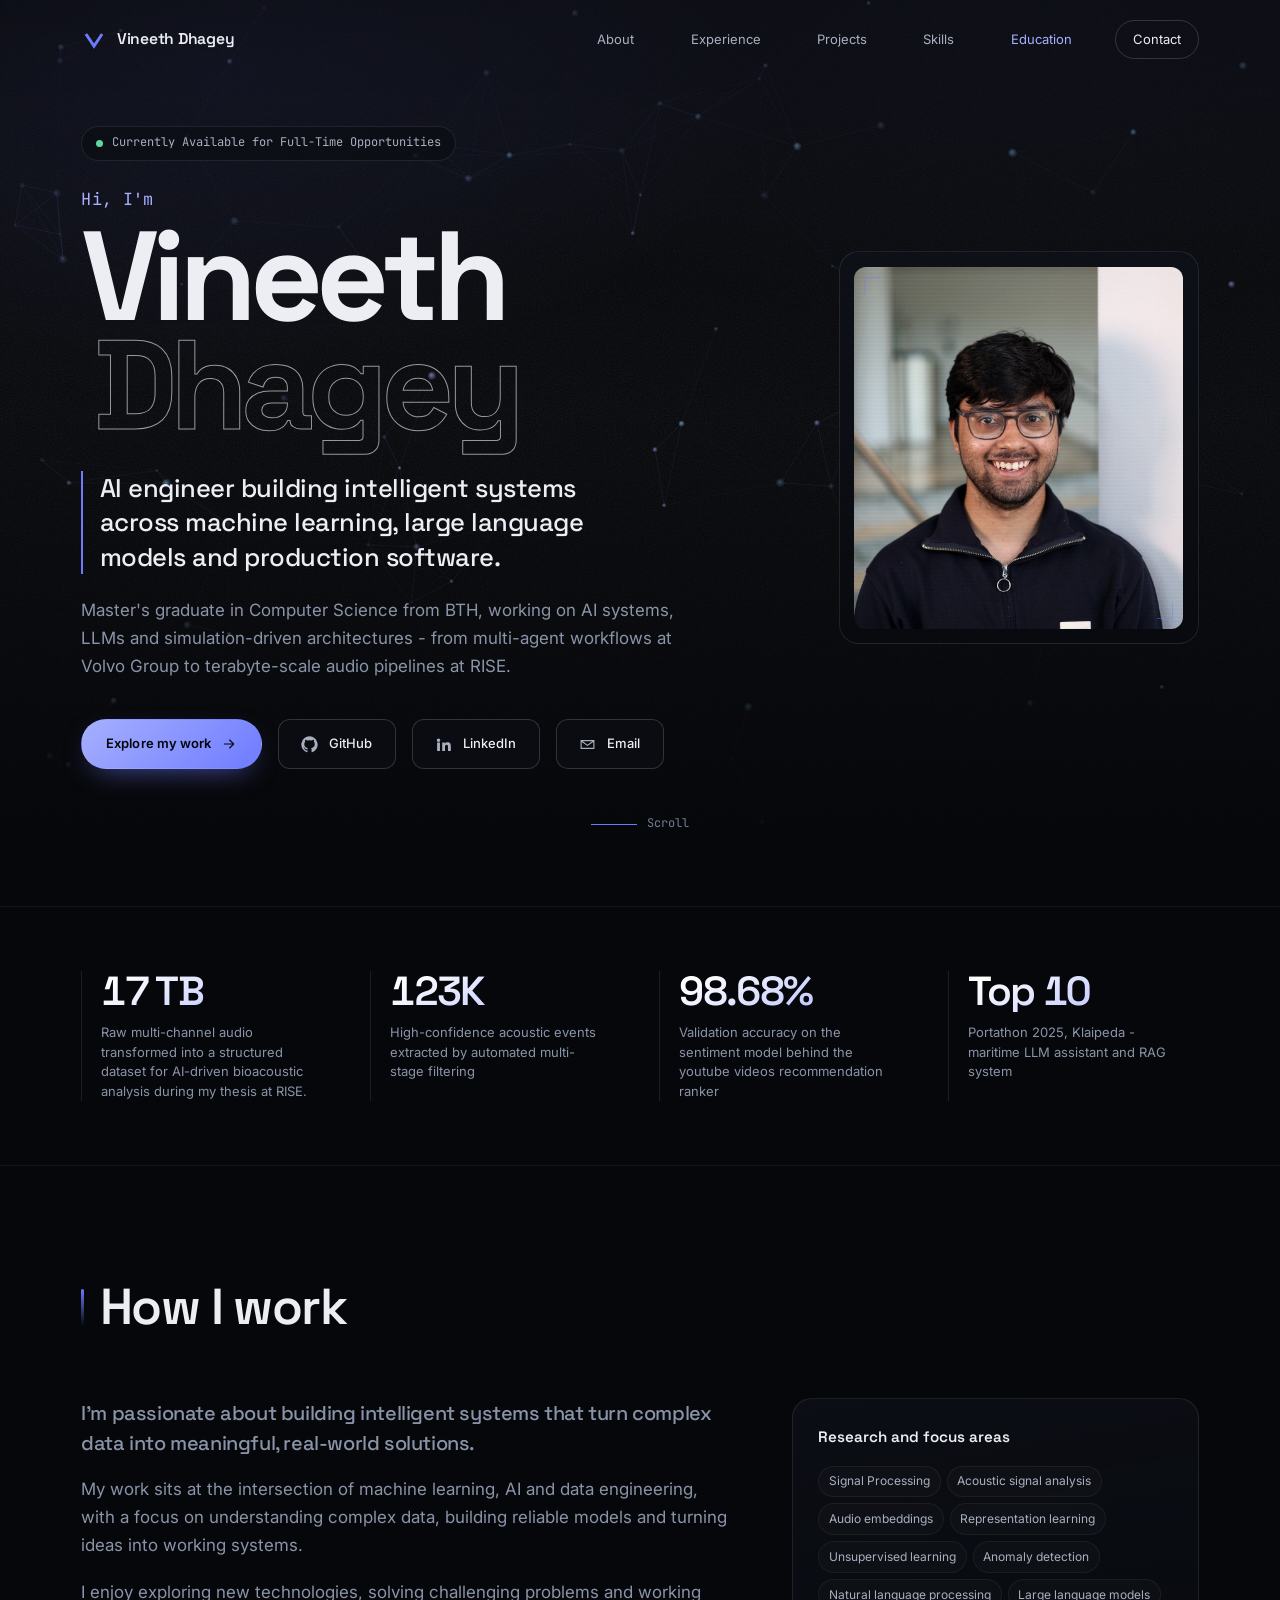
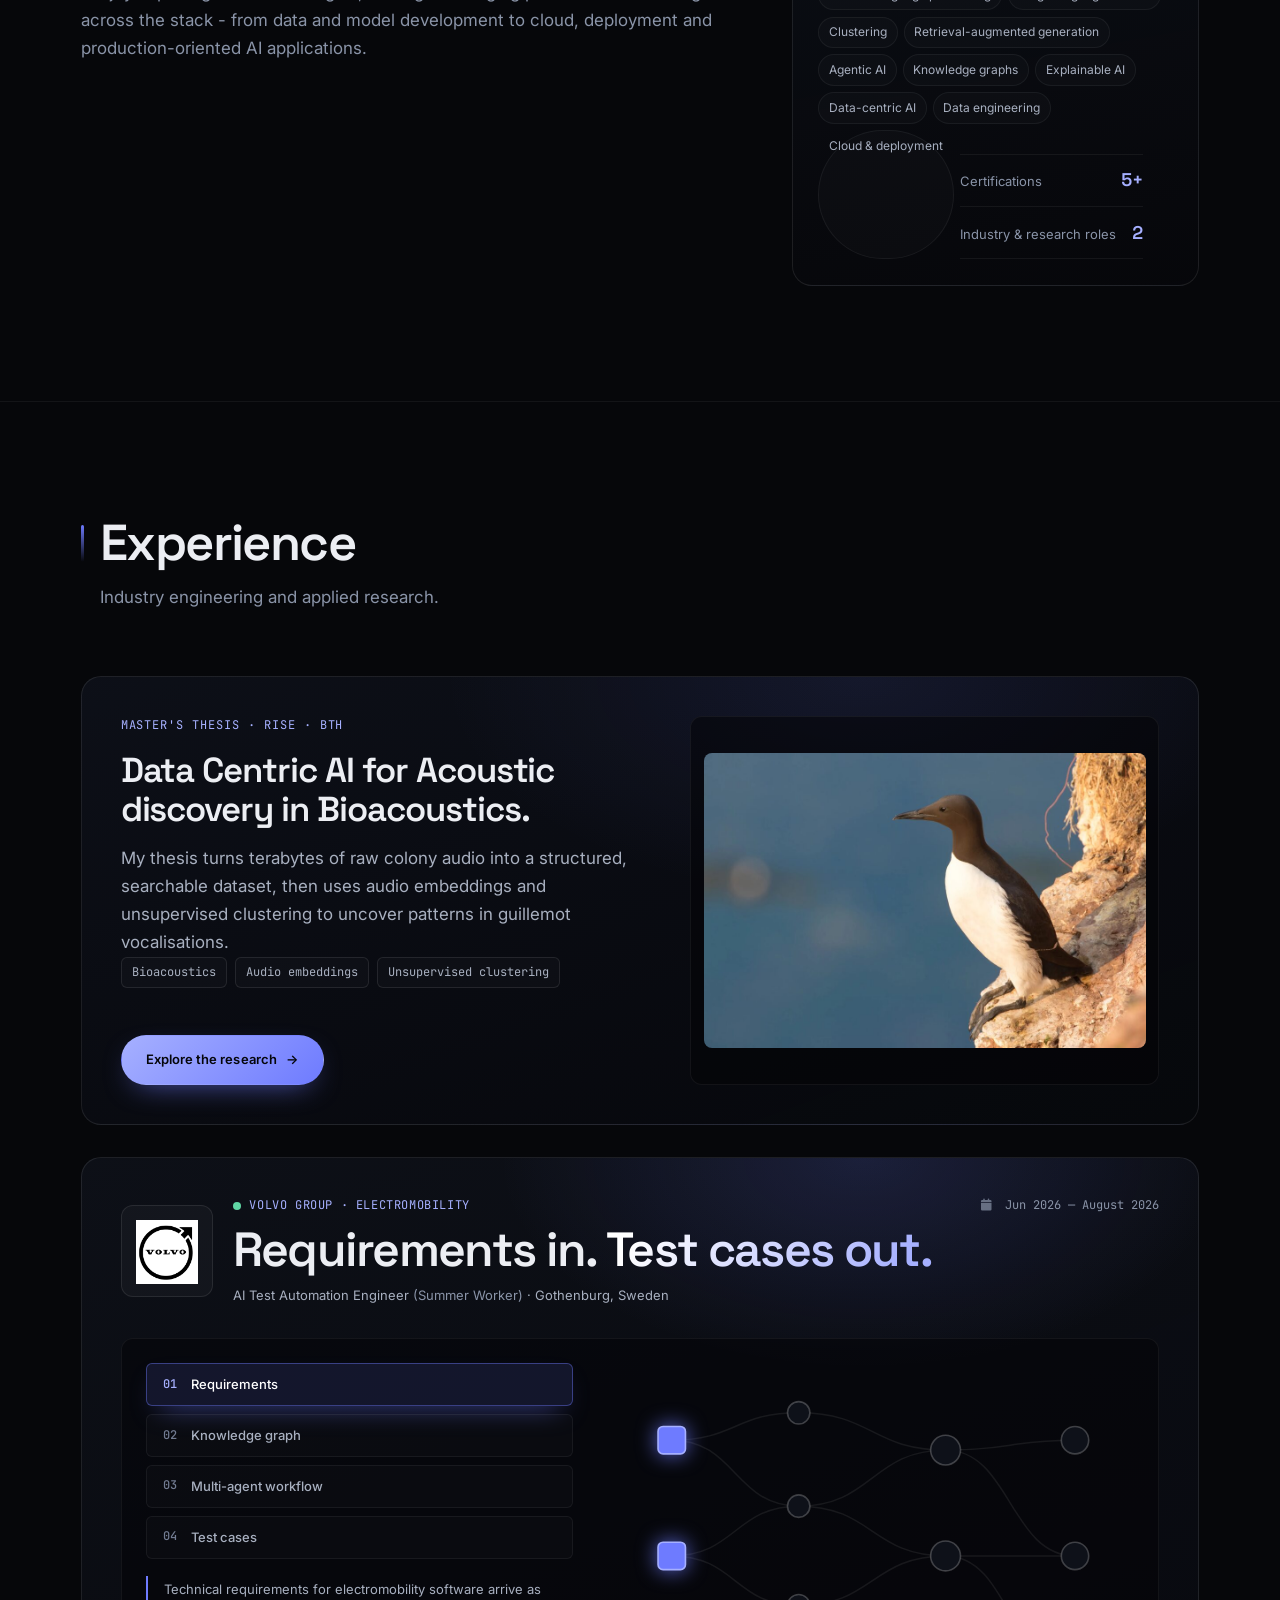
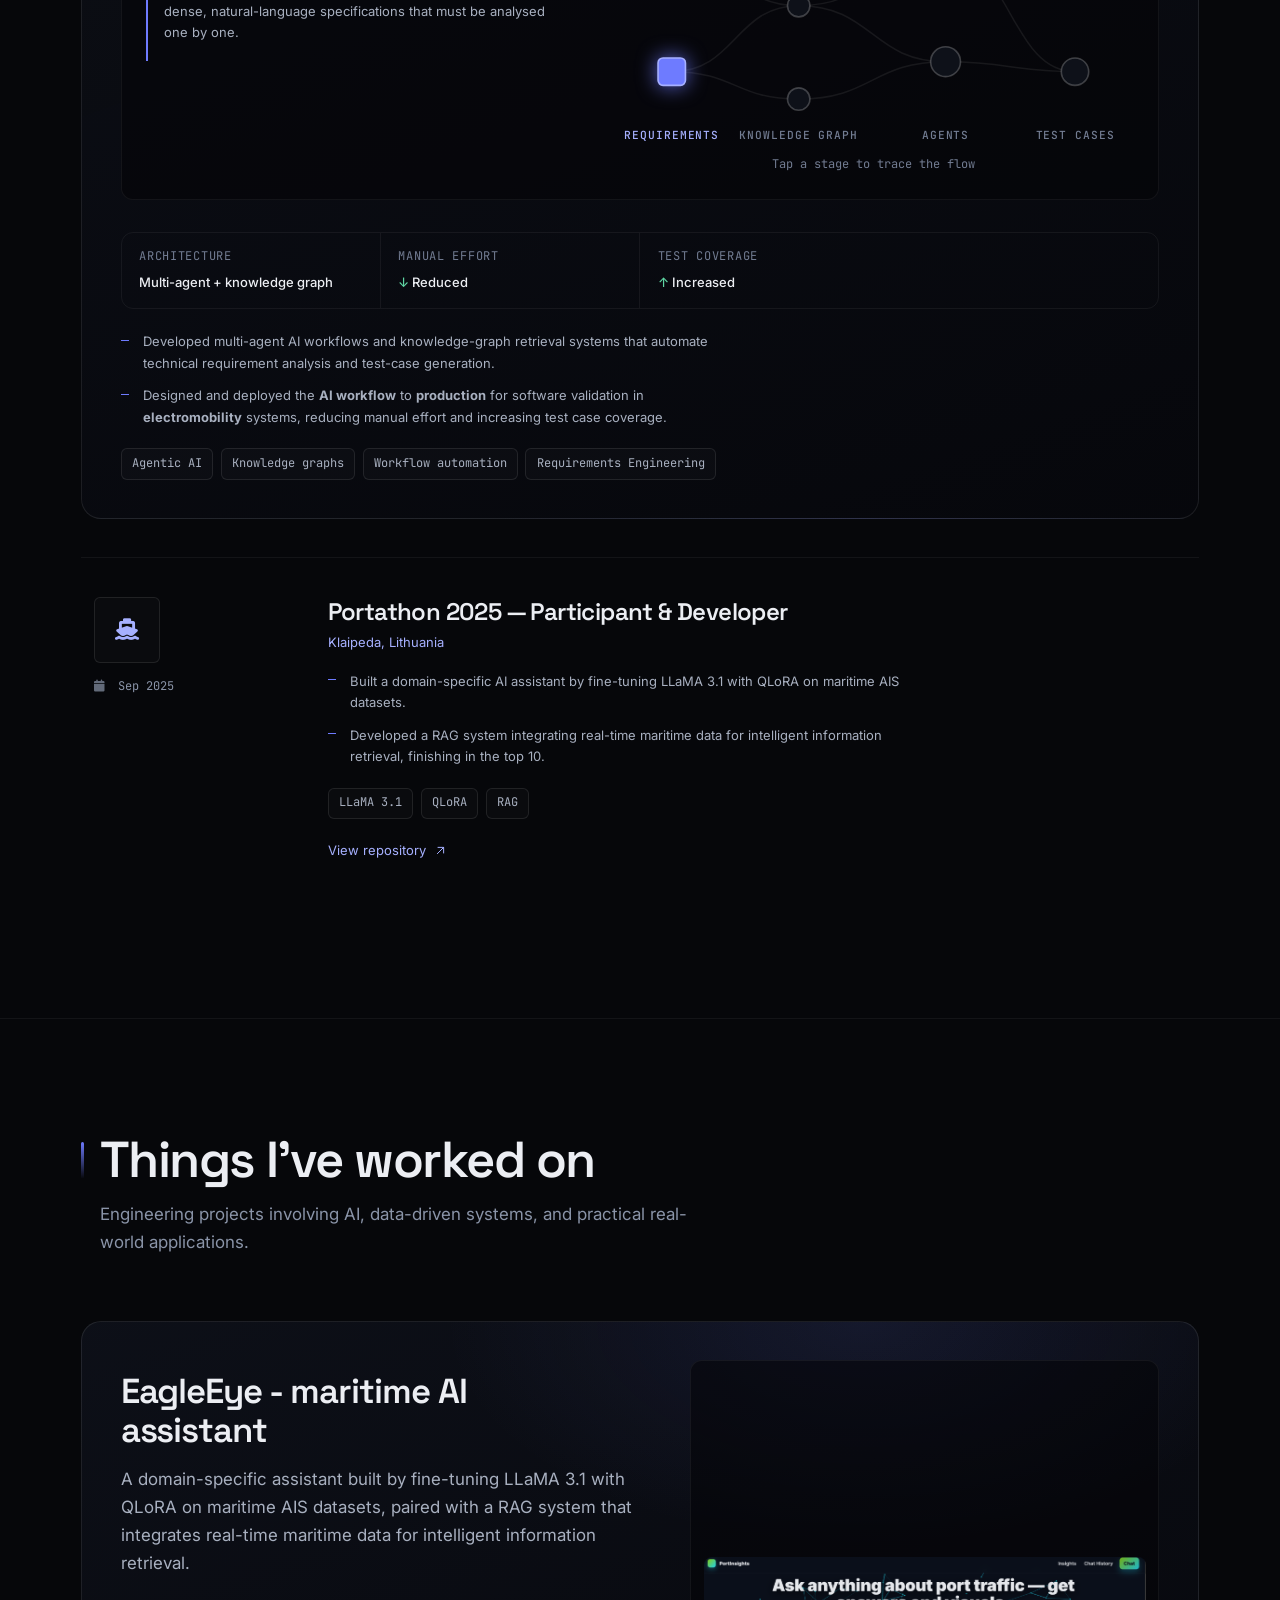
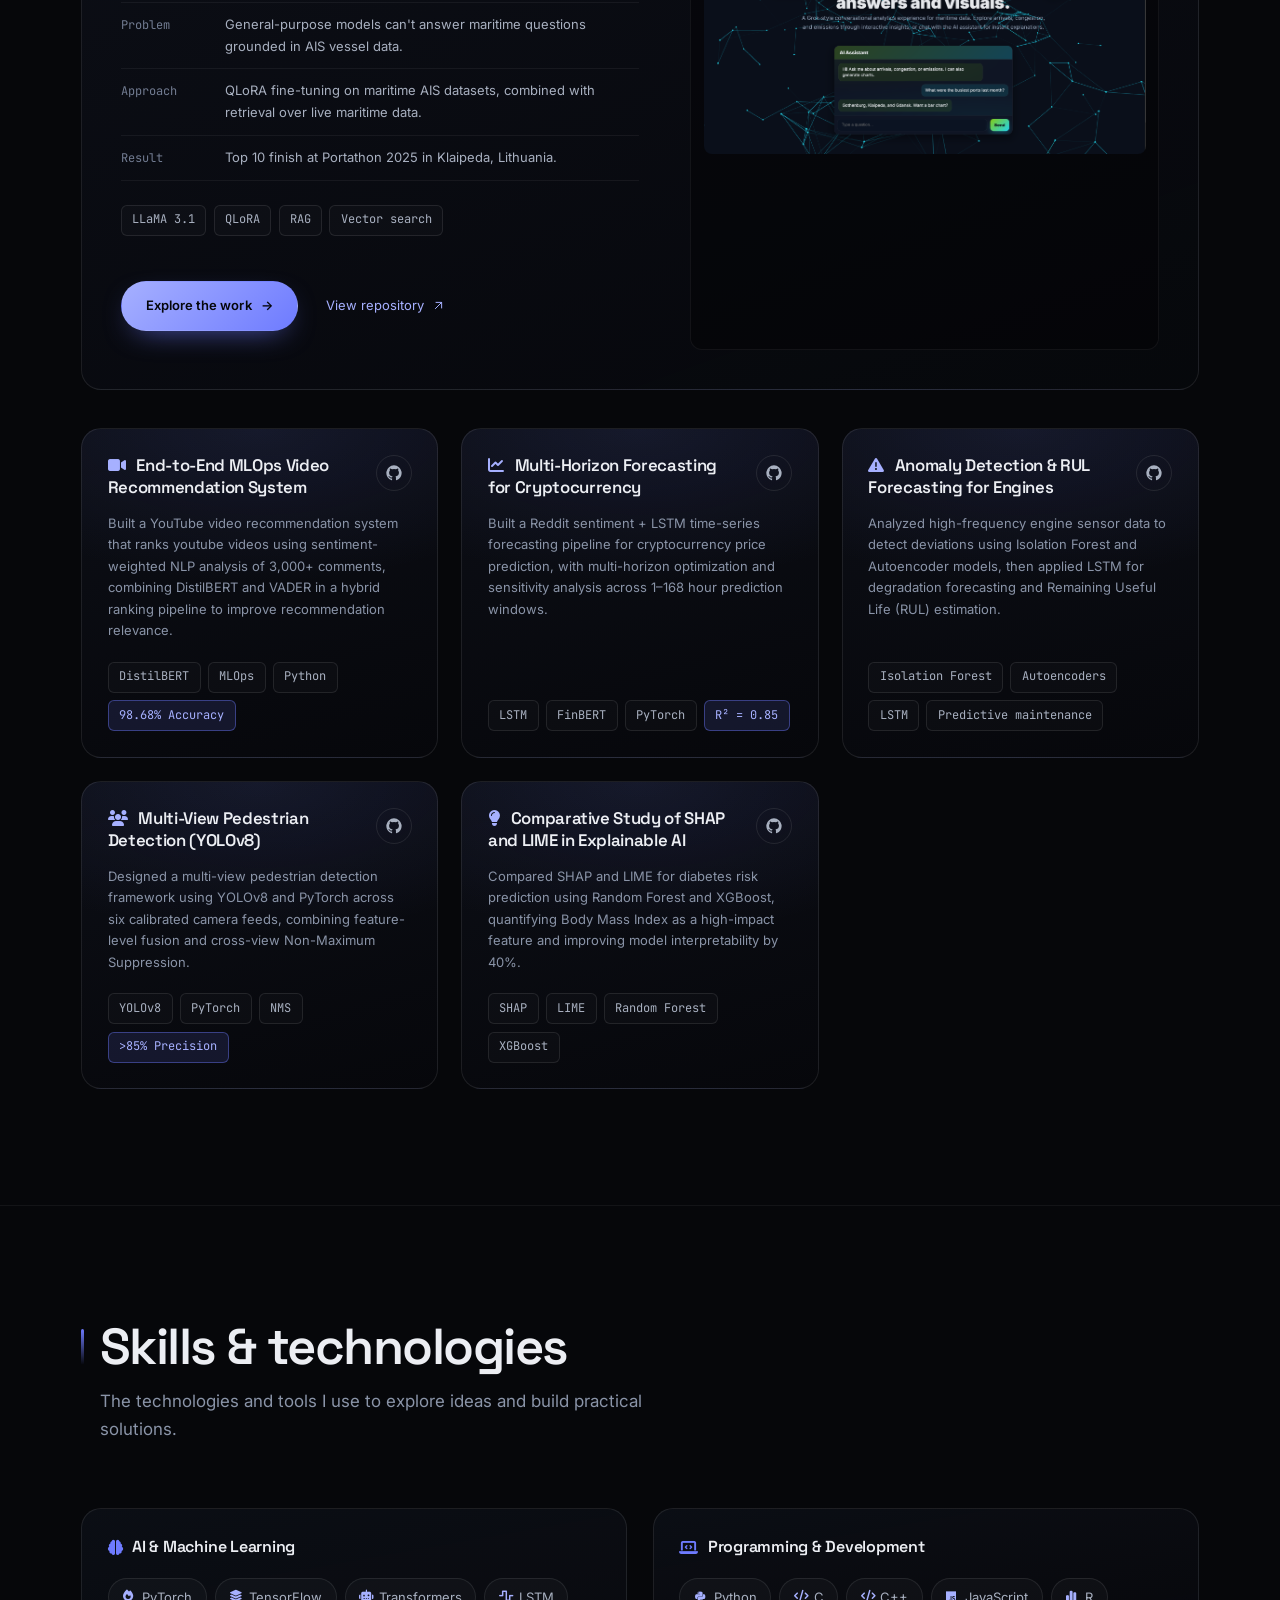
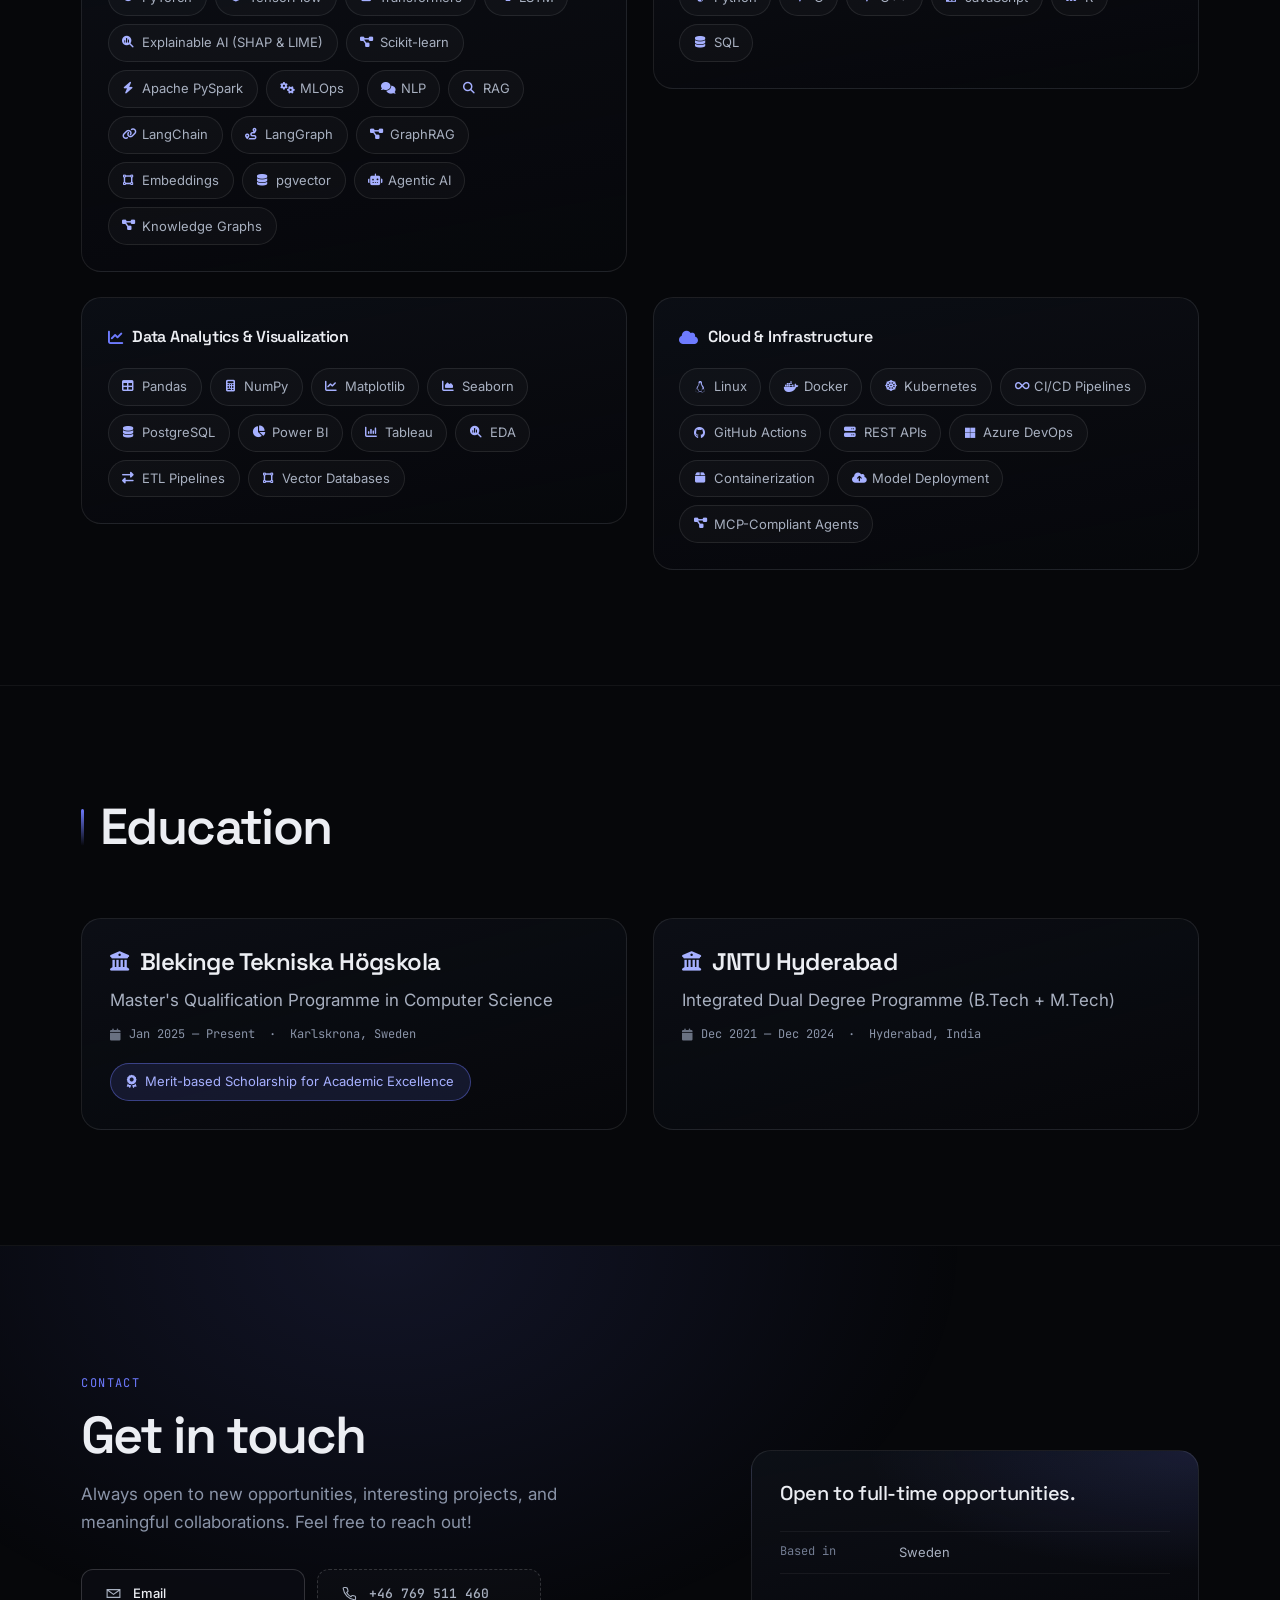
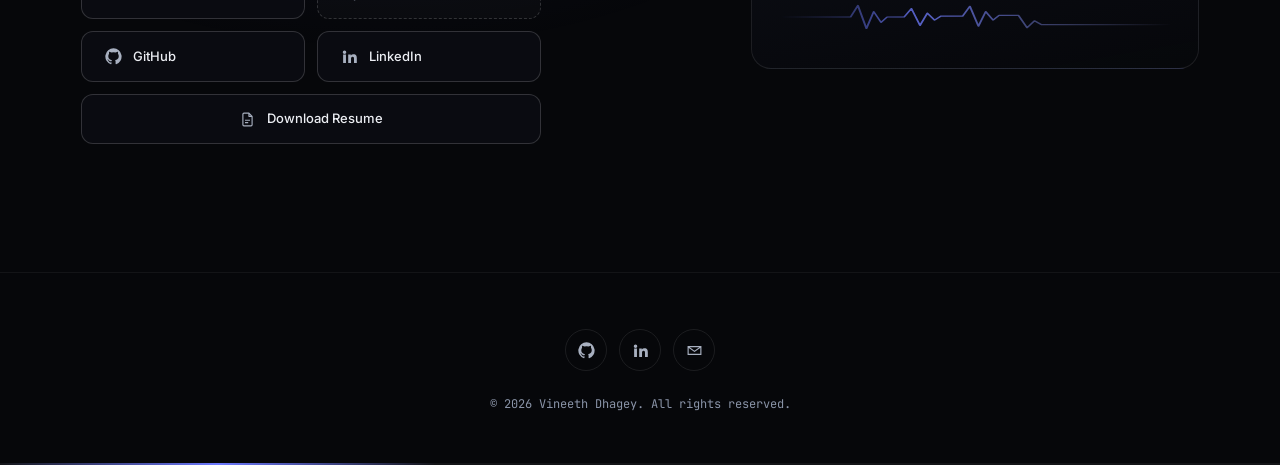
==== commit ba93b55f: "Update portfolio design" ====
--- a/index.html
+++ b/index.html
@@ -132,7 +132,7 @@
 
         <div class="hero__actions stagger" data-stagger="5">
           <a class="btn btn--solid magnetic" href="#projects" data-cursor="explore">
-            See my projects
+            Explore my work
             <svg class="btn__icon" aria-hidden="true"><use href="#i-arrow"/></svg>
           </a>
           <a class="cbtn magnetic" href="https://github.com/vineethdhagey" target="_blank" rel="noopener noreferrer">
@@ -237,42 +237,70 @@
         <p class="head__note">Industry engineering and applied research.</p>
       </header>
 
+      
+       <article class="feature thesis-teaser reveal" data-glow>
+          <div class="feature__meta">
+            <p class="thesis-eyebrow">Master's thesis · RISE · BTH</p>
+            <h3 class="feature__title">Data Centric AI for Acoustic discovery in Bioacoustics.</h3>
+            <p class="feature__text">My thesis turns terabytes of raw colony audio into a structured, searchable dataset, then uses audio embeddings and unsupervised clustering to uncover patterns in guillemot vocalisations.</p>
+            <ul class="tags"><li>Bioacoustics</li><li>Audio embeddings</li><li>Unsupervised clustering</li></ul>
+            <a class="btn btn--solid magnetic" href="thesis.html" data-cursor="explore"><span>Explore the research</span><span aria-hidden="true">→</span></a>
+          </div>
+          <div class="feature__visual">
+            <img class="feature__img" src="guillemot.jpg" alt="Common guillemot on a colony cliff" loading="lazy" decoding="async">
+          </div>
+        </article>
+      
+      
+      
+      
+      
+      
+      
       <div class="roles">
-        <article class="role reveal">
-          <div class="role__rail">
-            <span class="role__mark"><img src="volvo-logo.png" alt="Volvo Group logo"></span>
-            <span class="role__date"><i class="fas fa-calendar" aria-hidden="true"></i> Jun 2026 — August 2026</span>
-          </div>
-          <div class="role__body">
-            <h3 class="role__title">AI Test Automation Engineer <span>(Summer Worker)</span></h3>
-            <p class="role__org">Volvo Group, Gothenburg, Sweden</p>
-            <ul class="role__points">
-              <li>Developed multi-agent AI workflows and knowledge-graph retrieval systems that automate technical requirement analysis and test-case generation.</li>
-              <li>Designed and deployed the <strong>AI workflow</strong> to <strong>production</strong> for software validation in <strong>electromobility</strong> systems, reducing manual effort and increasing test case coverage.</li>
-            </ul>
-            <ul class="tags"><li>Agentic AI</li><li>Knowledge graphs</li><li>Workflow automation</li><li>Requirements Engineering</li></ul>
-          </div>
-        </article>
-
-        <article class="role reveal">
-          <div class="role__rail">
-            <span class="role__mark"><img src="rise-logo.png" alt="RISE Research Institutes of Sweden logo"></span>
-            <span class="role__date"><i class="fas fa-calendar" aria-hidden="true"></i> Jan 2026 — Jun 2026</span>
-          </div>
-          <div class="role__body">
-            <h3 class="role__title">Master's Thesis Researcher</h3>
-            <p class="role__org">RISE Research Institutes of Sweden, Gothenburg, Sweden</p>
-            <ul class="role__points">
-              <li>Engineered a scalable audio ML pipeline to transform 17 TB of multi-channel guillemot colony recordings into 123K high-confidence acoustic events through automated signal processing and filtering.</li> 
-              <li>Applied deep learning-based audio representations, embedding-based analysis, dimensionality reduction and unsupervised clustering to discover and characterise patterns in complex seabird soundscapes while validating cluster stability across stochasticity, parameter sensitivity and sampling variation.</li>
-            </ul>
-            <ul class="tags"><li>Data-centric AI</li><li>Audio Embeddings</li><li>Unsupervised clustering</li><li>Bioacoustics</li></ul>
-            <figure class="role__photo">
-              <img src="guillemot.jpg" alt="Common guillemot on a colony cliff, the seabird species studied in this thesis" loading="lazy" decoding="async">
-              <figcaption>Common guillemot — the study species</figcaption>
-            </figure>
-          </div>
-        </article>
+        <article class="vx reveal" id="volvoRole">
+          <div class="vx__glow" aria-hidden="true"></div>
+          <header class="vx__head">
+            <span class="vx__mark"><img src="volvo-logo.png" alt="Volvo Group logo"></span>
+            <div class="vx__meta">
+              <p class="vx__eyebrow"><span class="vx__live"></span> Volvo Group · Electromobility</p>
+              <h3 class="vx__title">Requirements in. <em>Test cases out.</em></h3>
+              <p class="vx__role">AI Test Automation Engineer <span>(Summer Worker)</span> · Gothenburg, Sweden</p>
+            </div>
+            <span class="role__date vx__date"><i class="fas fa-calendar" aria-hidden="true"></i> Jun 2026 — August 2026</span>
+          </header>
+
+          <div class="vx__stage">
+            <div class="vx__steps" role="tablist" aria-label="Workflow stages">
+              <button class="vx__step is-on" role="tab" aria-selected="true" data-step="0"><b>01</b><span>Requirements</span></button>
+              <button class="vx__step" role="tab" aria-selected="false" data-step="1"><b>02</b><span>Knowledge graph</span></button>
+              <button class="vx__step" role="tab" aria-selected="false" data-step="2"><b>03</b><span>Multi-agent workflow</span></button>
+              <button class="vx__step" role="tab" aria-selected="false" data-step="3"><b>04</b><span>Test cases</span></button>
+              <p class="vx__desc" id="vxDesc" aria-live="polite"></p>
+            </div>
+            <div class="vx__viz">
+              <svg id="vxGraph" viewBox="0 0 420 310" role="img" aria-label="Animated diagram: requirements flow through a knowledge graph and agents into test cases"></svg>
+              <p class="vx__hint">Tap a stage to trace the flow</p>
+            </div>
+          </div>
+
+          <dl class="vx__facts">
+            
+            <div><dt>Architecture</dt><dd>Multi-agent + knowledge graph</dd></div>
+            <div><dt>Manual effort</dt><dd class="vx__down">Reduced</dd></div>
+            <div><dt>Test coverage</dt><dd class="vx__up">Increased</dd></div>
+          </dl>
+
+          <ul class="role__points">
+            <li>Developed multi-agent AI workflows and knowledge-graph retrieval systems that automate technical requirement analysis and test-case generation.</li>
+            <li>Designed and deployed the <strong>AI workflow</strong> to <strong>production</strong> for software validation in <strong>electromobility</strong> systems, reducing manual effort and increasing test case coverage.</li>
+          </ul>
+          <ul class="tags"><li>Agentic AI</li><li>Knowledge graphs</li><li>Workflow automation</li><li>Requirements Engineering</li></ul>
+        </article>
+
+       
+
+       
 
         <article class="role reveal">
           <div class="role__rail">
@@ -322,6 +350,7 @@
           <ul class="tags">
             <li>LLaMA 3.1</li><li>QLoRA</li><li>RAG</li><li>Vector search</li>
           </ul>
+          <a class="btn btn--solid magnetic" href="eagleeye.html" data-cursor="explore" style="margin:1.4rem 1.4rem 1.2rem 0"><span>Explore the work</span><span aria-hidden="true">→</span></a>
           <a class="linkout magnetic" data-cursor="repo" href="https://github.com/vineethdhagey/Eagleeye" target="_blank" rel="noopener noreferrer">
             View repository
             <svg aria-hidden="true"><use href="#i-arrow-ne"/></svg>
--- a/styles.css
+++ b/styles.css
@@ -1333,3 +1333,99 @@
   .cursor { display: none !important; }
   .bg-field { opacity: 0.45; }
 }
+
+/* ---------- thesis teaser + thesis page ---------- */
+.thesis-teaser { margin: 2rem 0; }
+.thesis-eyebrow { font-family: var(--mono); font-size: var(--t-xs); letter-spacing: .08em; text-transform: uppercase; color: var(--accent-lift); margin-bottom: 1rem; }
+.thesis-teaser .btn { margin-top: 1.5rem; align-self: flex-start; }
+.tpage { padding-top: 7rem; }
+.tpage__crumb { font-family: var(--mono); font-size: var(--t-xs); color: var(--faint); margin-bottom: 2rem; }
+.tpage__crumb a:hover { color: var(--accent-lift); }
+.tpage__h1 { font-family: var(--display, inherit); font-size: clamp(2.4rem, 6vw, 4.6rem); line-height: 1.05; letter-spacing: -0.02em; max-width: 18ch; margin: 1rem 0 1.5rem; }
+.tpage__lead { color: var(--text-dim); max-width: 56ch; font-size: 1.1rem; }
+.tpage__actions { display: flex; gap: .8rem; flex-wrap: wrap; margin: 2rem 0 3rem; }
+.tpage__meta { display: grid; grid-template-columns: repeat(auto-fit, minmax(200px, 1fr)); gap: 1.5rem; padding: 1.5rem 0; border-block: 1px solid var(--line-soft); }
+.tpage__meta dt { font-family: var(--mono); font-size: var(--t-xs); color: var(--faint); text-transform: uppercase; margin-bottom: .3rem; }
+.tpage__meta dd { margin: 0; }
+.tpage__sec { padding-block: clamp(3rem, 7vw, 5.5rem); }
+.sidepair { display: grid; grid-template-columns: 1fr auto 1fr; gap: clamp(.8rem, 2vw, 1.8rem); align-items: center; }
+.sidepair figure { border: 1px solid var(--line); border-radius: var(--r-lg); overflow: hidden; background: var(--bg-raise); transition: border-color .35s var(--ease), transform .35s var(--ease), box-shadow .35s var(--ease); }
+.sidepair figure:hover { border-color: var(--accent-line); transform: translateY(-8px) scale(1.015); box-shadow: 0 24px 48px -18px rgba(110,123,255,.55); }
+.sidepair img { width: 100%; height: 100%; aspect-ratio: 16/10; object-fit: cover; display: block; }
+.sidepair figcaption { font-family: var(--mono); font-size: var(--t-xs); color: var(--faint); padding: .8rem 1rem; }
+.sidepair__arrow { font-size: 2.2rem; color: var(--accent-lift); }
+.tcols { display: grid; grid-template-columns: repeat(auto-fit, minmax(240px, 1fr)); gap: clamp(1.5rem, 4vw, 3rem); }
+.tcols h3 { font-size: clamp(1.4rem, 2.4vw, 1.9rem); margin: .8rem 0; }
+.tcols p { color: var(--text-dim); }
+.tnum { font-family: var(--mono); font-size: var(--t-xs); letter-spacing: .08em; text-transform: uppercase; color: var(--accent-lift); }
+.tboxes { display: grid; grid-template-columns: repeat(auto-fit, minmax(300px, 1fr)); gap: 1.5rem; }
+.tboxes h3 { margin-bottom: .7rem; }
+.tboxes p { color: var(--text-dim); }
+@media (max-width: 760px) { .sidepair { grid-template-columns: 1fr; } .sidepair__arrow { transform: rotate(90deg); text-align: center; } }
+
+/* ---------- Volvo role (featured) ---------- */
+.vx {
+  --mx: 70%; --my: 0%;
+  position: relative; overflow: hidden;
+  padding: clamp(1.5rem, 3vw, 2.6rem);
+  margin-bottom: clamp(1.8rem, 3vw, 2.6rem);
+  border: 1px solid var(--line); border-radius: var(--r-lg);
+  background:
+    radial-gradient(520px 300px at var(--mx) var(--my), rgba(110,123,255,0.16), transparent 70%),
+    linear-gradient(160deg, rgba(14,17,25,0.92), rgba(7,8,12,0.88));
+  transition: border-color .35s var(--ease), transform .35s var(--ease), box-shadow .35s var(--ease);
+}
+.vx:hover, .vx.reveal.is-in:hover { border-color: var(--accent-line); transform: translateY(-6px); box-shadow: 0 26px 52px -20px rgba(110,123,255,0.55); }
+.vx__head { display: grid; grid-template-columns: auto minmax(0,1fr) auto; gap: 1.25rem; align-items: center; }
+.vx__mark { display: grid; place-items: center; width: 92px; height: 92px; padding: 14px; border: 1px solid var(--line); border-radius: var(--r-md); background: rgba(255,255,255,0.03); transition: border-color .4s var(--ease), transform .5s var(--ease); }
+.vx:hover .vx__mark { border-color: var(--accent-line); transform: none; }
+.vx__mark img { width: 100%; height: 100%; object-fit: contain; }
+.vx__eyebrow { display: flex; align-items: center; gap: .55rem; font-family: var(--mono); font-size: var(--t-xs); color: var(--accent-lift); letter-spacing: .05em; text-transform: uppercase; }
+.vx__live { width: 8px; height: 8px; border-radius: 50%; background: var(--live); box-shadow: 0 0 0 0 rgba(95,214,164,.6); animation: vxPulse 2s infinite; }
+@keyframes vxPulse { 70% { box-shadow: 0 0 0 9px rgba(95,214,164,0); } 100% { box-shadow: 0 0 0 0 rgba(95,214,164,0); } }
+.vx__title { font-family: var(--display); font-size: clamp(1.7rem, 1.1rem + 2.6vw, 3rem); font-weight: 600; letter-spacing: -.035em; line-height: 1.08; margin: .5rem 0 .55rem; }
+.vx__title em { font-style: normal; background: linear-gradient(120deg, #fff 10%, var(--accent-lift) 90%); -webkit-background-clip: text; background-clip: text; color: transparent; }
+.vx__role { color: var(--text-dim); font-size: var(--t-sm); }
+.vx__role span { color: var(--muted); }
+.vx__date { align-self: start; white-space: nowrap; }
+
+.vx__stage { display: grid; grid-template-columns: minmax(0,.9fr) minmax(0,1.1fr); gap: clamp(1.25rem, 3vw, 2.5rem); margin: clamp(1.5rem, 2.5vw, 2.2rem) 0; padding: clamp(1rem, 2vw, 1.5rem); border: 1px solid var(--line-soft); border-radius: var(--r-md); background: rgba(4,5,8,.55); }
+.vx__steps { display: grid; gap: .5rem; align-content: start; }
+.vx__step { display: flex; align-items: center; gap: .9rem; width: 100%; padding: .75rem 1rem; text-align: left; color: var(--text-dim); font: 500 var(--t-sm)/1.3 var(--body); background: rgba(255,255,255,.02); border: 1px solid var(--line-soft); border-radius: var(--r-sm); cursor: pointer; transition: all .3s var(--ease); }
+.vx__step b { font-family: var(--mono); font-size: var(--t-xs); color: var(--faint); font-weight: 500; transition: color .3s; }
+.vx__step:hover { border-color: var(--accent-line); color: #fff; transform: translateX(4px); }
+.vx__step.is-on { color: #fff; border-color: var(--accent-line); background: var(--accent-wash); box-shadow: 0 12px 28px -14px rgba(110,123,255,.7); }
+.vx__step.is-on b { color: var(--accent-lift); }
+.vx__step:focus-visible { outline: 2px solid var(--accent-lift); outline-offset: 2px; }
+.vx__desc { margin-top: .6rem; padding: .2rem .25rem 0 1rem; border-left: 2px solid var(--accent); color: var(--text-dim); font-size: var(--t-sm); line-height: 1.65; min-height: 6.5em; }
+.vx__viz { position: relative; display: grid; align-content: center; }
+.vx__viz svg { width: 100%; height: auto; display: block; overflow: visible; }
+.vx__hint { text-align: center; margin-top: .4rem; font-family: var(--mono); font-size: var(--t-xs); color: var(--faint); }
+.vx__edge { stroke: rgba(255,255,255,.1); stroke-width: 1.2; fill: none; transition: stroke .4s, opacity .4s; opacity: .7; }
+.vx__edge.is-on { stroke: var(--accent-lift); stroke-width: 1.6; stroke-dasharray: 5 6; opacity: 1; animation: vxFlow 1s linear infinite; }
+@keyframes vxFlow { to { stroke-dashoffset: -11; } }
+.vx__node { fill: #0E1119; stroke: rgba(255,255,255,.22); stroke-width: 1.3; transition: all .4s var(--ease); transform-box: fill-box; transform-origin: center; cursor: pointer; }
+.vx__node.is-on { fill: var(--accent); stroke: var(--accent-lift); animation: vxPop 2s ease-in-out infinite; filter: drop-shadow(0 0 8px rgba(110,123,255,.8)); }
+@keyframes vxPop { 50% { transform: scale(1.18); } }
+.vx__lab { font: 500 9px var(--mono); fill: var(--faint); text-anchor: middle; letter-spacing: .08em; transition: fill .3s; }
+.vx__lab.is-on { fill: var(--accent-lift); }
+
+.vx__facts { display: grid; grid-template-columns: repeat(4, minmax(0,1fr)); border: 1px solid var(--line-soft); border-radius: var(--r-md); overflow: hidden; margin-bottom: 1.4rem; }
+.vx__facts > div { padding: .9rem 1.1rem; border-right: 1px solid var(--line-soft); transition: background .3s; }
+.vx__facts > div:last-child { border-right: 0; }
+.vx__facts > div:hover { background: var(--accent-wash); }
+.vx__facts dt { font-family: var(--mono); font-size: var(--t-xs); color: var(--faint); text-transform: uppercase; letter-spacing: .06em; }
+.vx__facts dd { margin-top: .3rem; font-size: var(--t-sm); color: var(--text); font-weight: 500; }
+.vx__up::before { content: "↑ "; color: var(--live); }
+.vx__down::before { content: "↓ "; color: var(--live); }
+.vx .role__points { margin-top: 0; }
+@media (max-width: 900px) {
+  .vx__head { grid-template-columns: auto minmax(0,1fr); }
+  .vx__date { grid-column: 1 / -1; }
+  .vx__stage { grid-template-columns: 1fr; }
+  .vx__facts { grid-template-columns: repeat(2, minmax(0,1fr)); }
+  .vx__facts > div:nth-child(2) { border-right: 0; }
+  .vx__facts > div:nth-child(-n+2) { border-bottom: 1px solid var(--line-soft); }
+}
+@media (max-width: 520px) { .vx__mark { width: 68px; height: 68px; padding: 10px; } }
+@media (prefers-reduced-motion: reduce) { .vx__edge.is-on, .vx__node.is-on, .vx__live { animation: none; } .vx, .vx:hover { transition: none; transform: none; } }
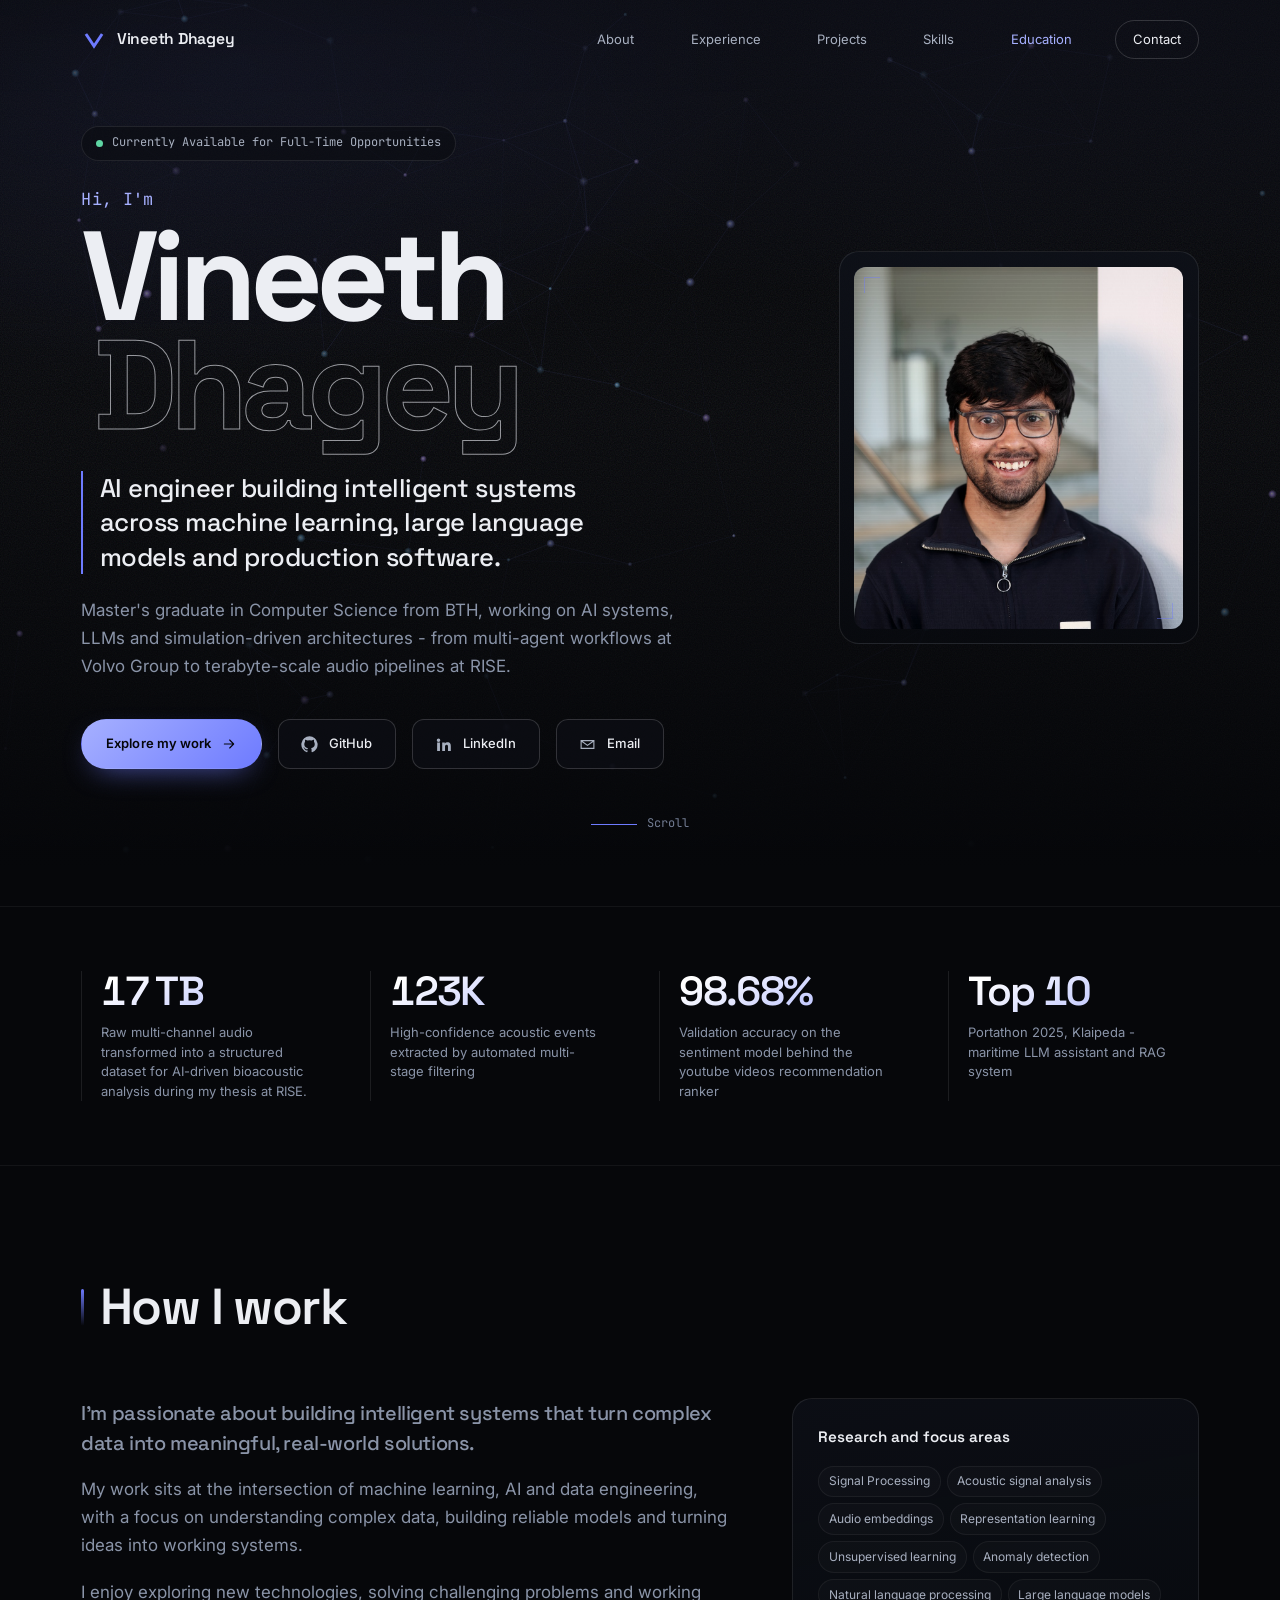
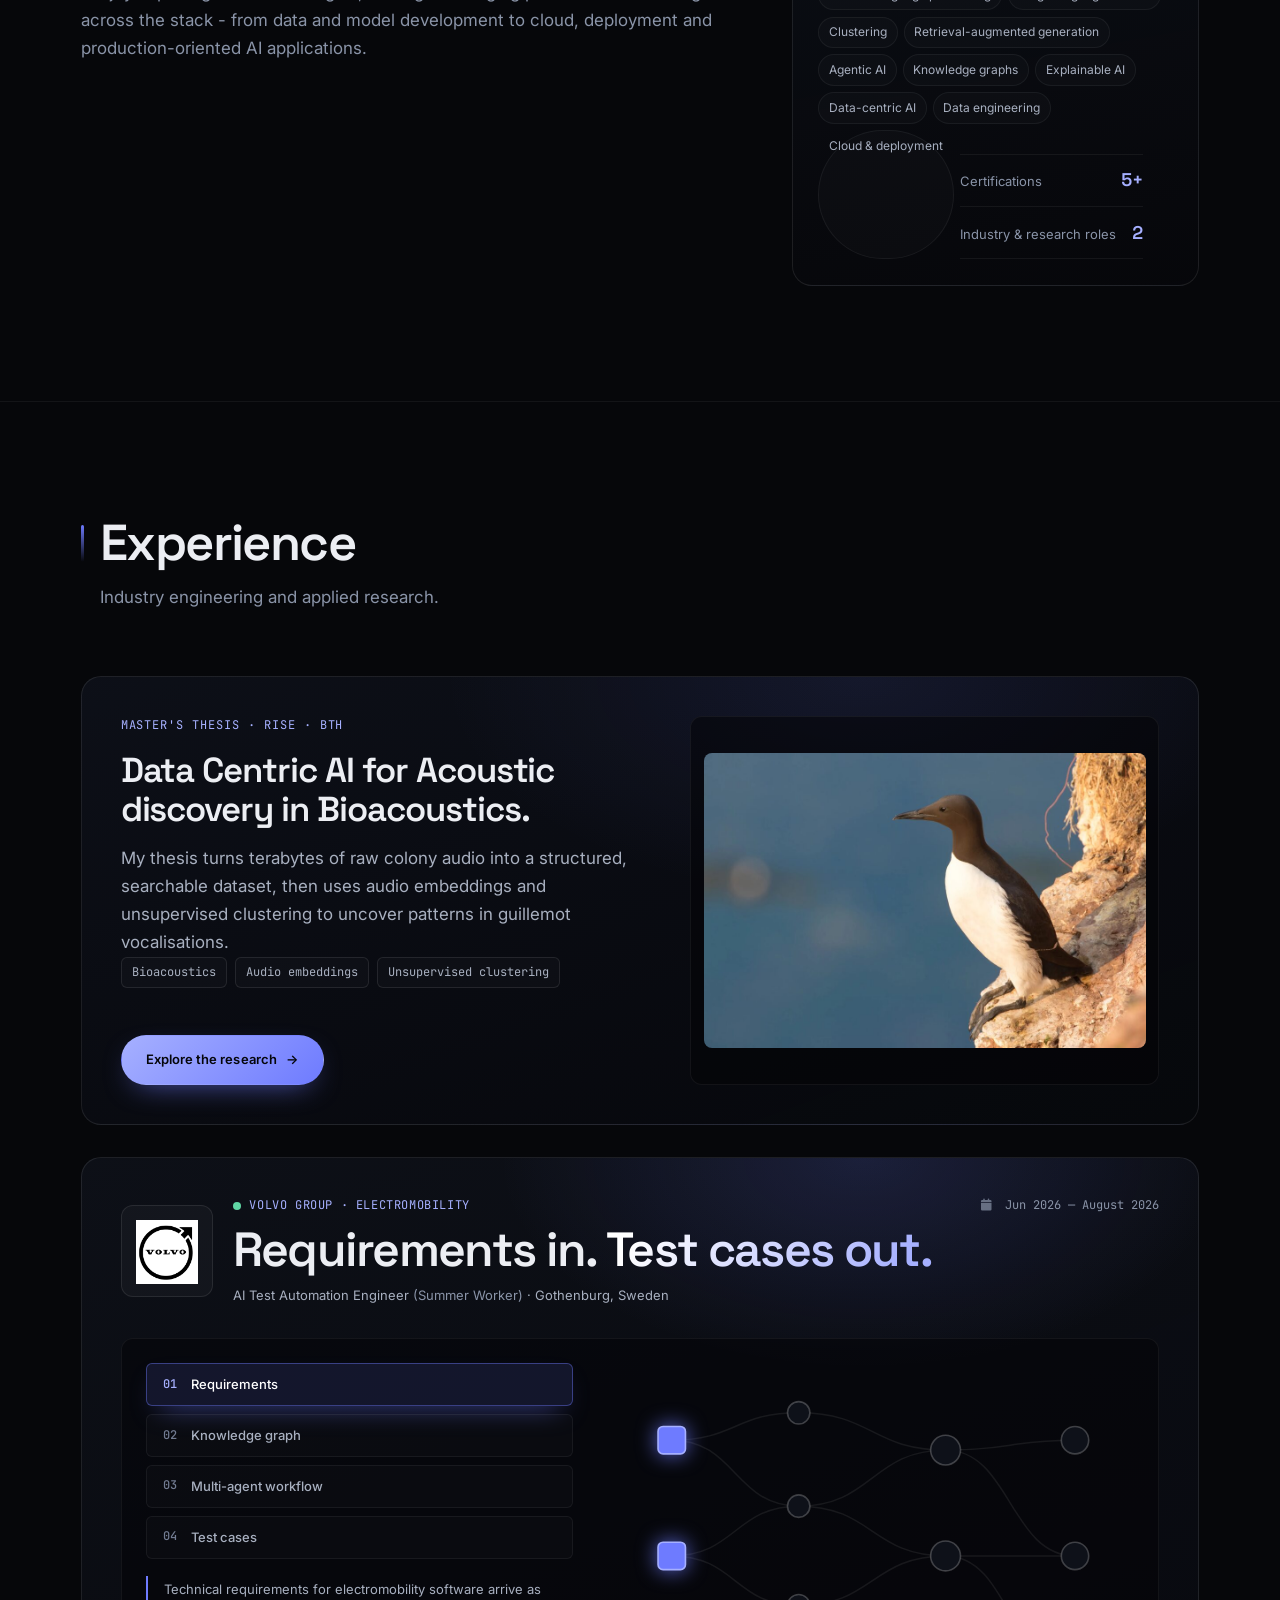
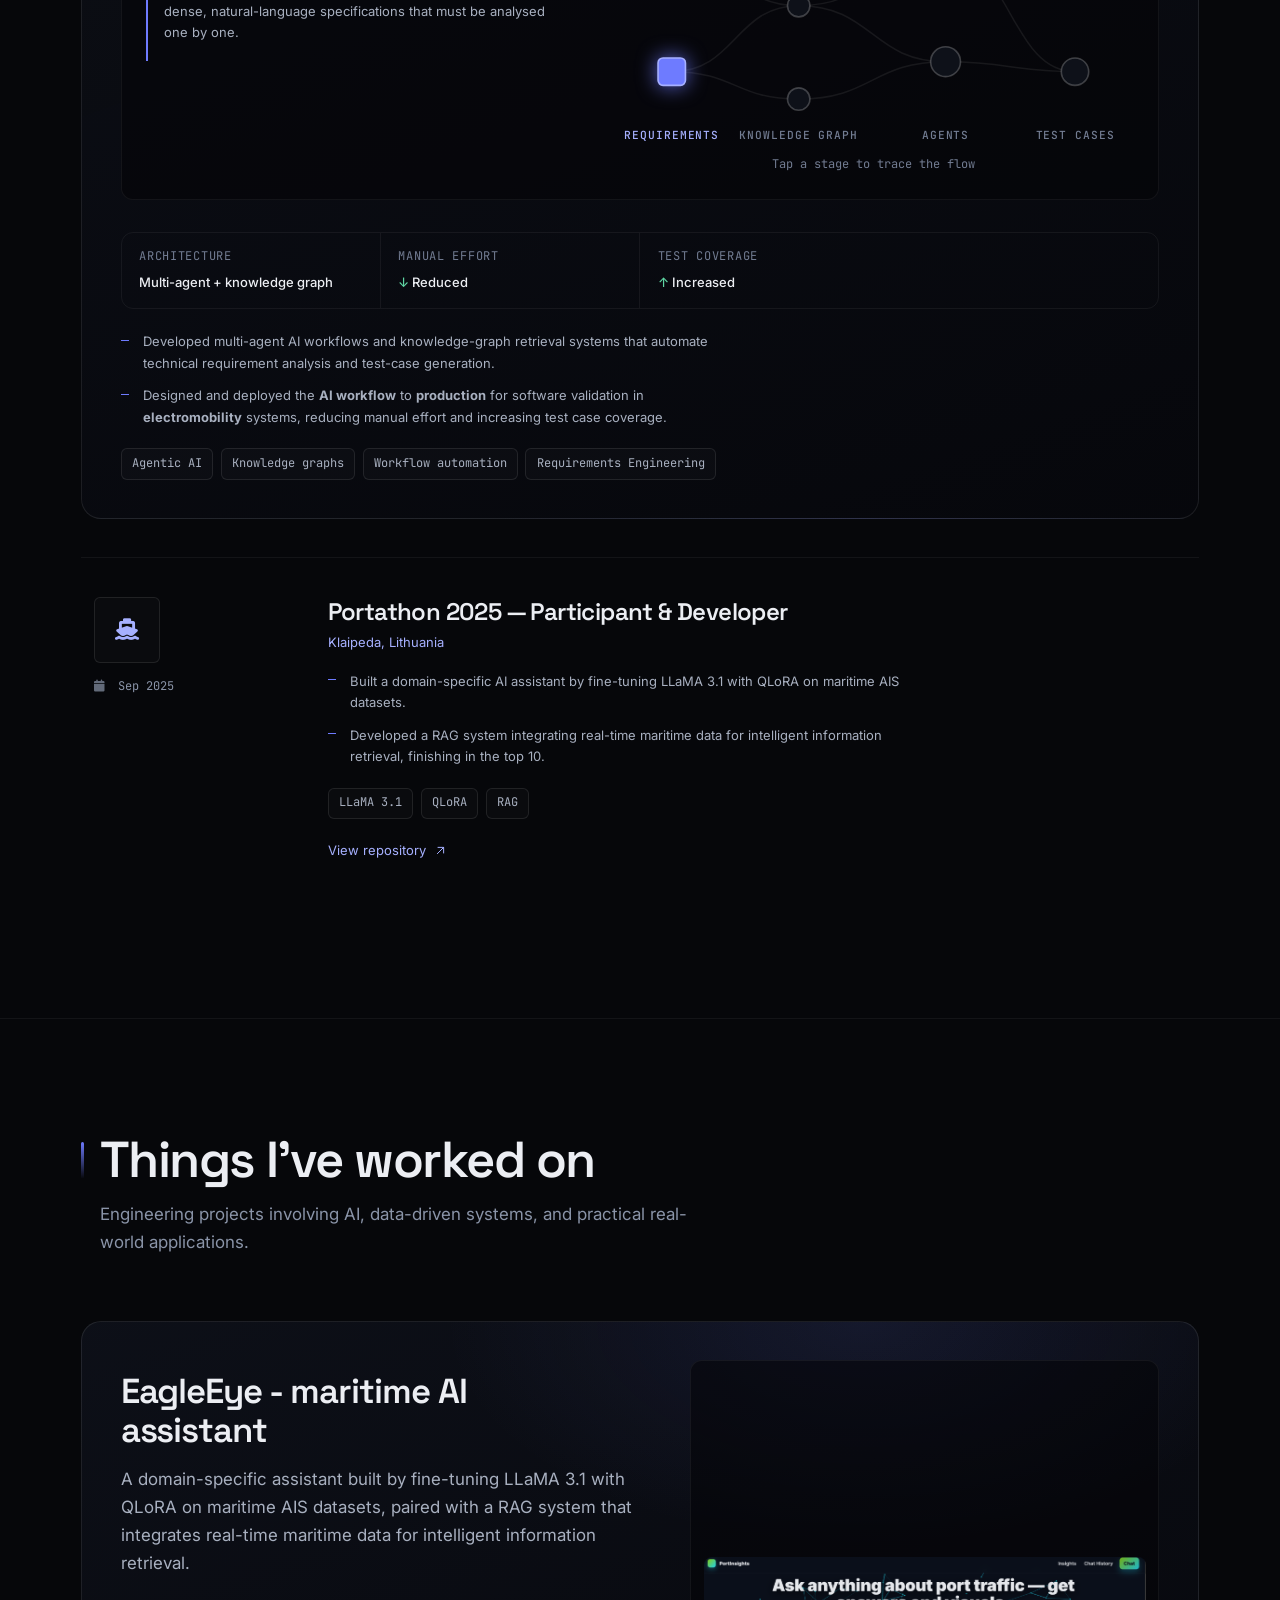
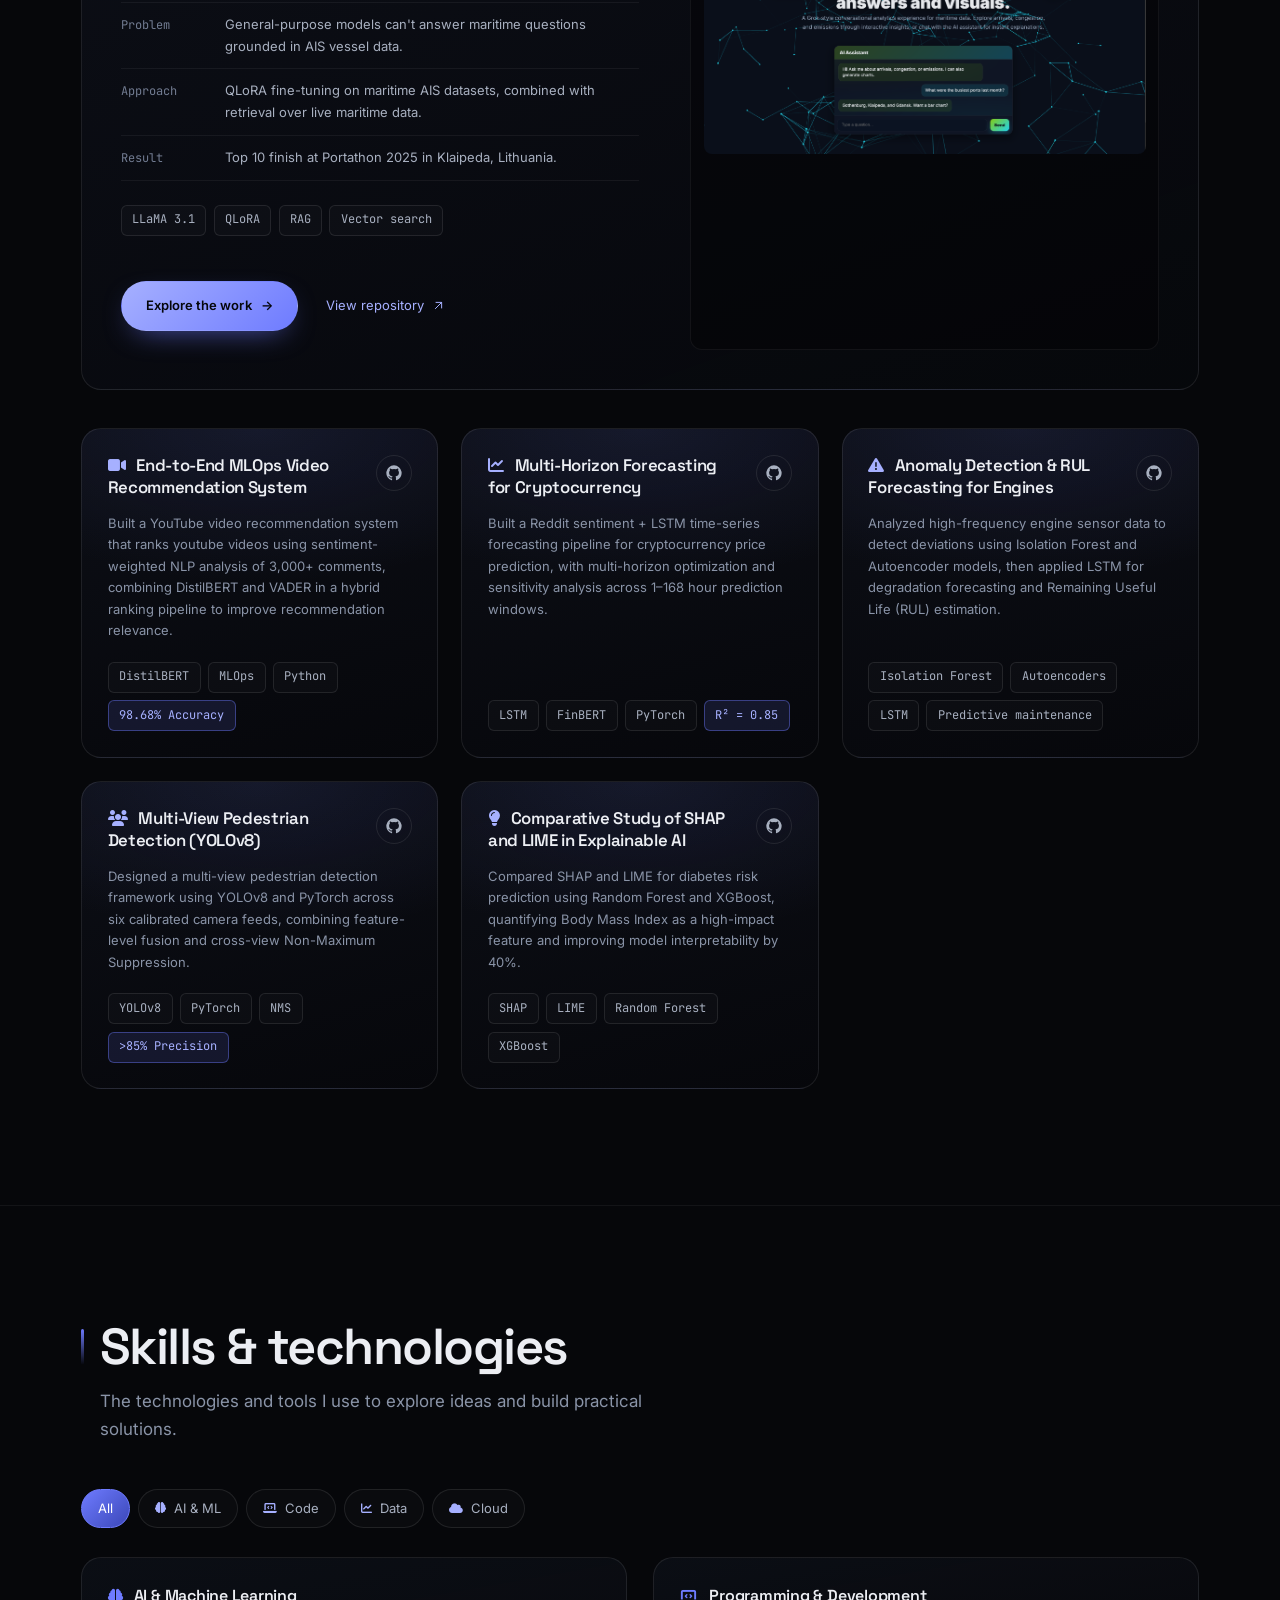
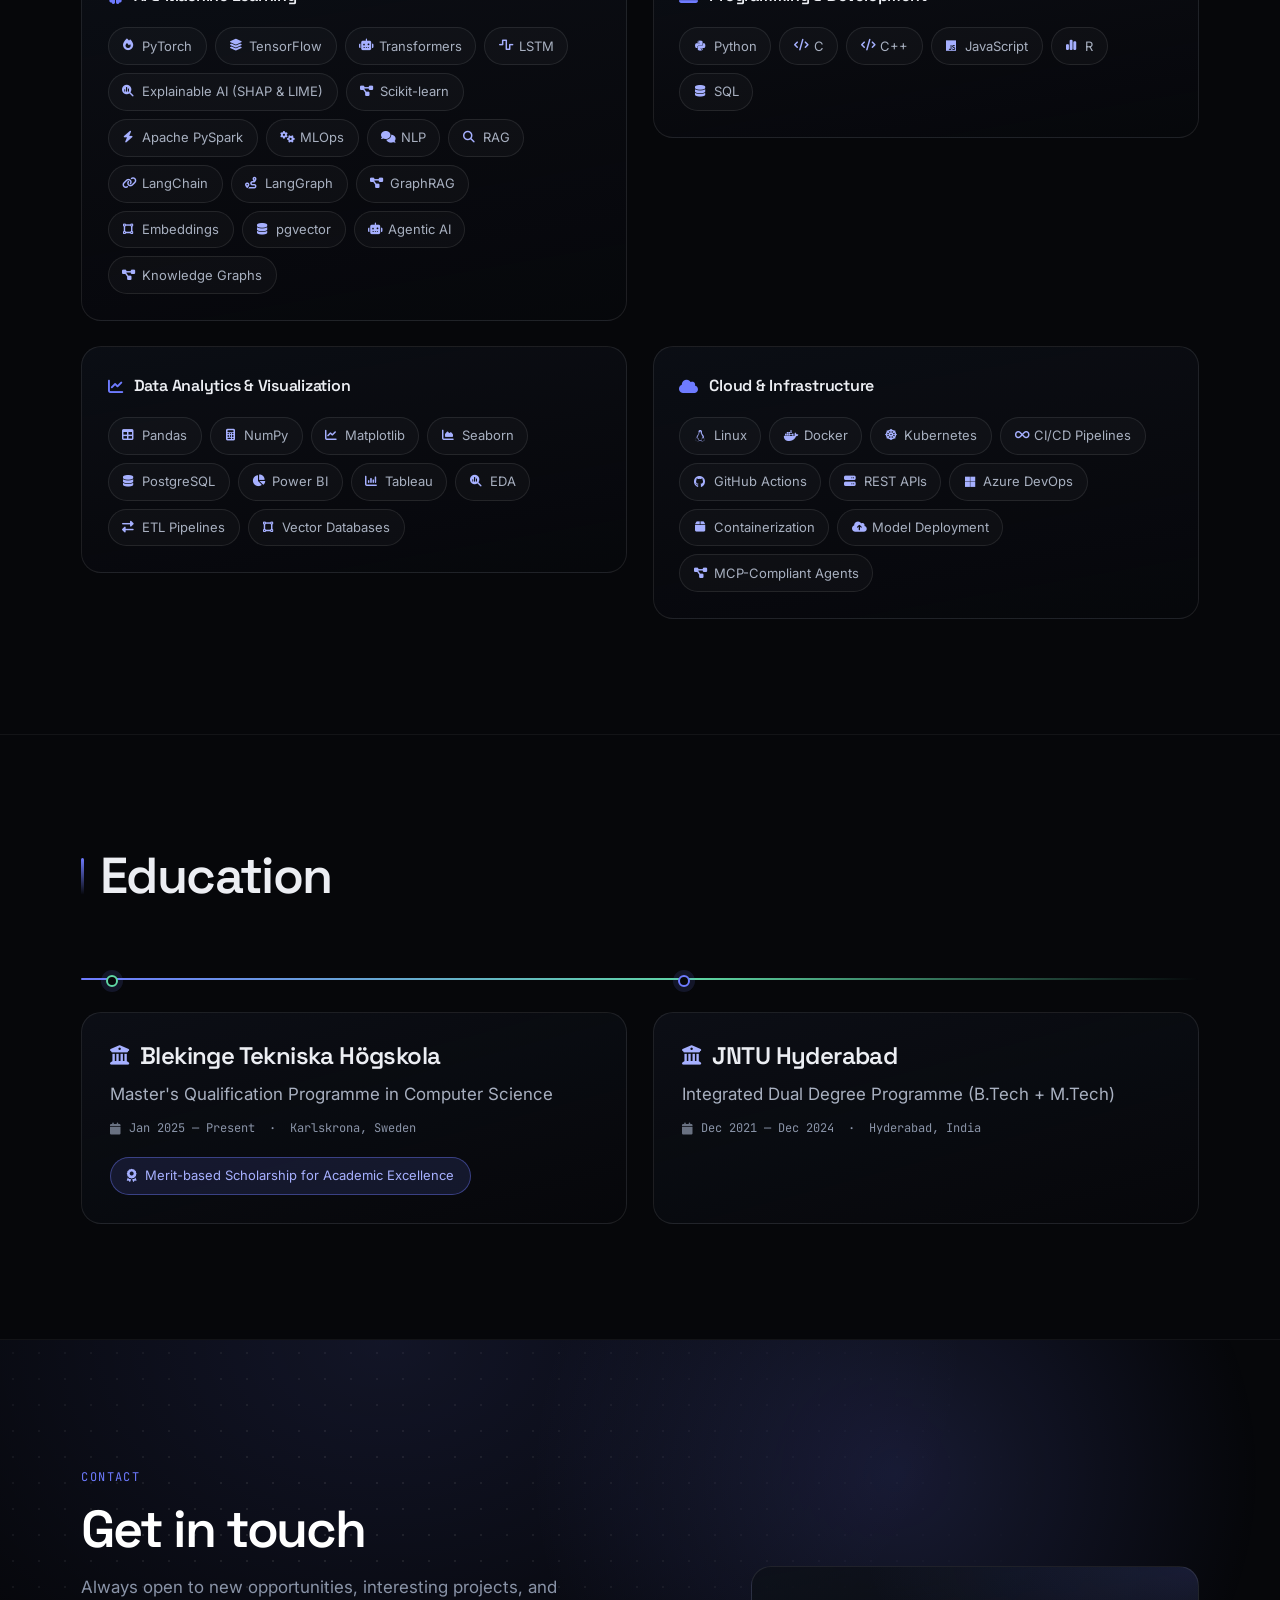
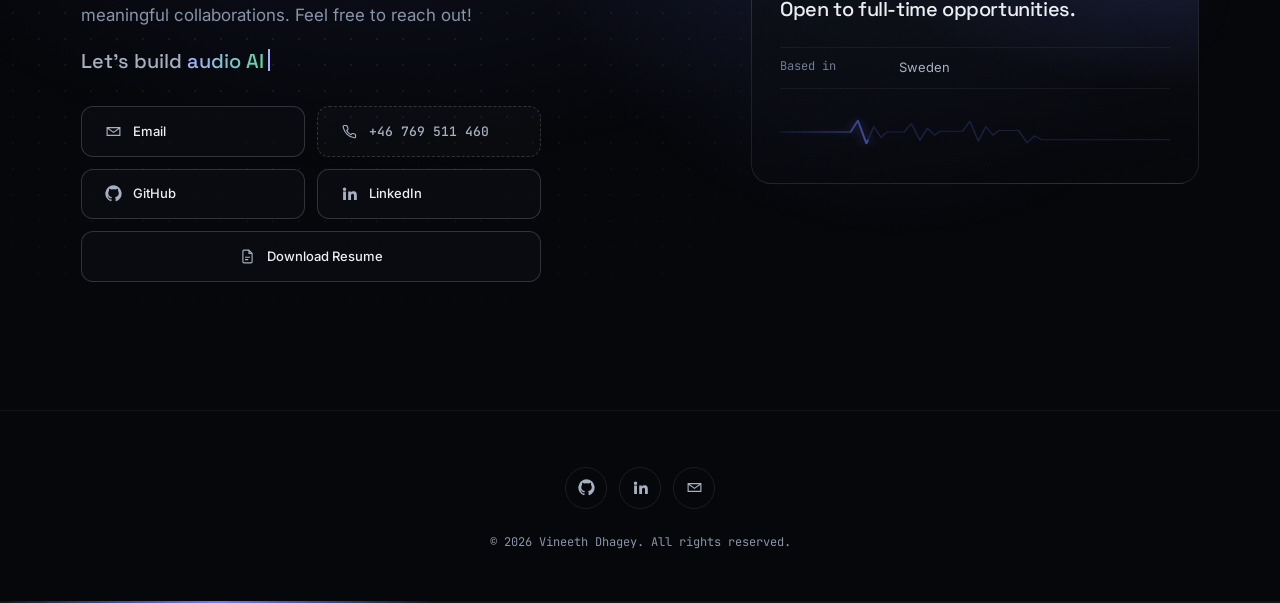
==== commit 015a97a5: "Update portfolio design" ====
--- a/index.html
+++ b/index.html
@@ -285,7 +285,6 @@
           </div>
 
           <dl class="vx__facts">
-            
             <div><dt>Architecture</dt><dd>Multi-agent + knowledge graph</dd></div>
             <div><dt>Manual effort</dt><dd class="vx__down">Reduced</dd></div>
             <div><dt>Test coverage</dt><dd class="vx__up">Increased</dd></div>
@@ -439,6 +438,16 @@
         <h2 class="head__title">Skills &amp; technologies</h2>
         <p class="head__note">The technologies and tools I use to explore ideas and build practical solutions.</p>
       </header>
+
+      <div class="sk-bar reveal">
+        <div class="sk-chips" role="group" aria-label="Filter skills by category">
+          <button class="sk-chip is-on" type="button" data-f="all" aria-pressed="true">All</button>
+          <button class="sk-chip" type="button" data-f="0" aria-pressed="false"><i class="fas fa-brain" aria-hidden="true"></i> AI &amp; ML</button>
+          <button class="sk-chip" type="button" data-f="1" aria-pressed="false"><i class="fas fa-laptop-code" aria-hidden="true"></i> Code</button>
+          <button class="sk-chip" type="button" data-f="2" aria-pressed="false"><i class="fas fa-chart-line" aria-hidden="true"></i> Data</button>
+          <button class="sk-chip" type="button" data-f="3" aria-pressed="false"><i class="fas fa-cloud" aria-hidden="true"></i> Cloud</button>
+        </div>
+      </div>
 
       <div class="skills">
         <section class="skillset reveal">
@@ -519,13 +528,13 @@
       </header>
 
       <ul class="edu">
-        <li class="edu__item reveal">
+        <li class="edu__item reveal" data-year="2025">
           <span class="edu__school"><i class="fas fa-university" aria-hidden="true"></i> Blekinge Tekniska Högskola</span>
           <span class="edu__degree">Master's Qualification Programme in Computer Science</span>
           <span class="edu__date"><i class="fas fa-calendar" aria-hidden="true"></i> Jan 2025 — Present &nbsp;·&nbsp; Karlskrona, Sweden</span>
           <span class="edu__award"><i class="fas fa-award" aria-hidden="true"></i> Merit-based Scholarship for Academic Excellence</span>
         </li>
-        <li class="edu__item reveal">
+        <li class="edu__item reveal" data-year="2021">
           <span class="edu__school"><i class="fas fa-university" aria-hidden="true"></i> JNTU Hyderabad</span>
           <span class="edu__degree">Integrated Dual Degree Programme (B.Tech + M.Tech)</span>
           <span class="edu__date"><i class="fas fa-calendar" aria-hidden="true"></i> Dec 2021 — Dec 2024 &nbsp;·&nbsp; Hyderabad, India</span>
@@ -544,6 +553,7 @@
           <p class="contact__text">
             Always open to new opportunities, interesting projects, and meaningful collaborations. Feel free to reach out!
           </p>
+          <p class="contact__rot" aria-hidden="true">Let's build <span class="rot" id="rot">intelligent systems</span><span class="caret"></span></p>
           <div class="contact__buttons">
             <a class="cbtn magnetic" href="mailto:dhageyvineeth@gmail.com">
               <svg aria-hidden="true"><use href="#i-mail"/></svg> Email
@@ -576,6 +586,7 @@
                 <stop offset="100%" stop-color="#A6B0FF" stop-opacity="0"/>
               </linearGradient>
             </defs>
+            <path class="ecg-base" d="M0 30 H58 l6-15 7 30 6-22 6 14 5-7h14l6-11 7 22 6-16 6 9 5-5h18l6-13 7 26 6-19 6 11 5-6h16l7 16 6-9 6 5h108" fill="none" stroke="#6E7BFF" stroke-opacity=".22" stroke-width="1.4" stroke-linejoin="round"/>
             <path d="M0 30 H58 l6-15 7 30 6-22 6 14 5-7h14l6-11 7 22 6-16 6 9 5-5h18l6-13 7 26 6-19 6 11 5-6h16l7 16 6-9 6 5h108" fill="none" stroke="url(#availWave)" stroke-width="1.6" stroke-linejoin="round"/>
           </svg>
         </aside>
--- a/styles.css
+++ b/styles.css
@@ -1429,3 +1429,100 @@
 }
 @media (max-width: 520px) { .vx__mark { width: 68px; height: 68px; padding: 10px; } }
 @media (prefers-reduced-motion: reduce) { .vx__edge.is-on, .vx__node.is-on, .vx__live { animation: none; } .vx, .vx:hover { transition: none; transform: none; } }
+
+/* ================= Skills / Education / Contact — interactive redesign ================= */
+.skills{counter-reset:sk}
+.sk-bar{display:flex;flex-wrap:wrap;gap:1rem;align-items:center;justify-content:space-between;margin:-1.2rem 0 1.8rem}
+.sk-chips{display:flex;flex-wrap:wrap;gap:.5rem}
+.sk-chip{font:inherit;font-size:var(--t-sm);color:var(--text-dim);cursor:pointer;display:inline-flex;gap:.5rem;align-items:center;padding:.5rem 1rem;border:1px solid var(--line);border-radius:999px;background:rgba(255,255,255,.02);transition:transform .3s var(--ease),border-color .3s,background-color .3s,color .3s,box-shadow .3s}
+.sk-chip i{color:var(--accent-lift);font-size:.85em}
+.sk-chip:hover{transform:translateY(-3px) scale(1.04);border-color:var(--accent-line);color:#fff;background:var(--accent-wash);box-shadow:0 14px 28px -12px rgba(110,123,255,.55)}
+.sk-chip.is-on{color:#fff;background:linear-gradient(135deg,var(--accent),var(--accent-deep));border-color:var(--accent)}
+.sk-chip.is-on i{color:#fff}
+.sk-search{display:flex;align-items:center;gap:.7rem;padding:.55rem 1rem;min-width:min(100%,320px);border:1px solid var(--line);border-radius:999px;background:rgba(255,255,255,.02);transition:border-color .3s,box-shadow .3s}
+.sk-search:focus-within{border-color:var(--accent-line);box-shadow:0 0 0 4px var(--accent-wash)}
+.sk-search i{color:var(--faint);font-size:.85em}
+.sk-search input{flex:1;min-width:0;background:none;border:0;outline:0;color:var(--text);font:inherit;font-size:var(--t-sm)}
+.sk-search input::placeholder{color:var(--faint)}
+.sk-n{font:var(--t-xs) var(--mono);color:var(--accent-lift);white-space:nowrap}
+.skillset,.edu__item,.avail,.contact__inner{--mx:50%;--my:0%}
+.skillset{position:relative;overflow:hidden;counter-increment:sk}
+.skillset::before,.edu__item::before{content:"";position:absolute;inset:0;pointer-events:none;opacity:0;transition:opacity .4s;background:radial-gradient(340px circle at var(--mx) var(--my),rgba(110,123,255,.18),transparent 70%)}
+.skillset:hover::before,.edu__item:hover::before{opacity:1}
+.skillset::after{content:"0" counter(sk);position:absolute;top:.4rem;right:1.2rem;font:700 4.2rem/1 var(--display);color:transparent;-webkit-text-stroke:1px rgba(255,255,255,.08);pointer-events:none;transition:-webkit-text-stroke-color .4s,transform .5s var(--ease)}
+.skillset:hover::after{-webkit-text-stroke-color:rgba(166,176,255,.4);transform:translateY(-4px)}
+.skillset>*{position:relative;z-index:1}
+.skillset h3 .count{margin-left:auto;font:500 var(--t-xs) var(--mono);color:var(--accent-lift);padding:.15rem .55rem;border:1px solid var(--accent-line);border-radius:999px;background:var(--accent-wash)}
+.skillset h3{display:flex;align-items:center;gap:.7rem}
+.skillset.is-in .pills li{animation:pillPop .6s var(--ease) backwards;animation-delay:calc(var(--k,0)*40ms + 150ms)}
+@keyframes pillPop{from{opacity:0;transform:translateY(14px) scale(.85)}}
+.pills li:hover i{animation:iconWiggle .6s var(--ease)}
+@keyframes iconWiggle{30%{transform:rotate(-18deg) scale(1.3)}60%{transform:rotate(14deg) scale(1.2)}}
+.pills li{transition:opacity .35s,filter .35s,transform .28s var(--ease),border-color .28s,background-color .28s,color .28s,box-shadow .28s}
+.pills li.is-dim{opacity:.18;filter:grayscale(1)}
+.pills li.is-hit{border-color:var(--accent);color:#fff;background:var(--accent-wash);box-shadow:0 0 0 3px var(--accent-wash),0 10px 24px -10px rgba(110,123,255,.8);transform:translateY(-2px) scale(1.05)}
+.skills .skillset.is-off{opacity:.35;filter:grayscale(.8)}
+.skills .skillset.is-gone{display:none}
+.skills.is-filtered .skillset:not(.is-gone){grid-column:1/-1}
+/* education */
+.edu{position:relative;padding-top:2.8rem}
+.edu::before{content:"";position:absolute;top:.7rem;left:0;right:0;height:2px;border-radius:2px;background:linear-gradient(90deg,var(--accent),var(--live) 55%,transparent);transform:scaleX(0);transform-origin:0 50%;transition:transform 1.6s var(--ease)}
+.edu:has(.is-in)::before{transform:scaleX(1)}
+@supports not selector(:has(a)){.edu::before{transform:none}}
+.edu__item{position:relative;overflow:hidden}
+.edu__item::after{content:attr(data-year);position:absolute;right:1rem;bottom:-1.1rem;font:700 7rem/1 var(--display);color:transparent;-webkit-text-stroke:1px rgba(255,255,255,.07);pointer-events:none;transition:transform .5s var(--ease),-webkit-text-stroke-color .4s}
+.edu__item:hover::after{transform:translateY(-8px);-webkit-text-stroke-color:rgba(166,176,255,.35)}
+.edu__item>*{position:relative;z-index:1}
+.edu__item>.edu__badge{position:absolute;top:1.1rem;right:1.1rem}
+.edu li.edu__item .edu__dot,.edu__item .dotx{display:none}
+.edu__badge{display:inline-flex;align-items:center;gap:.45rem;padding:.25rem .7rem;border:1px solid var(--line);border-radius:999px;font:var(--t-xs) var(--mono);color:var(--text-dim);background:rgba(10,12,18,.7)}
+.edu__badge i{font-size:.8em;color:var(--accent-lift)}
+.edu__badge--live{color:var(--live);border-color:rgba(95,214,164,.4)}
+.edu__badge--live i{width:7px;height:7px;border-radius:50%;background:var(--live);animation:livePulse 2.2s infinite}
+@keyframes livePulse{0%{box-shadow:0 0 0 0 rgba(95,214,164,.6)}70%,100%{box-shadow:0 0 0 9px rgba(95,214,164,0)}}
+.edu__item:hover .edu__school i{animation:capBob .7s var(--ease)}
+@keyframes capBob{40%{transform:translateY(-6px) rotate(-12deg) scale(1.25)}}
+.edu__item .edu__school{padding-right:7.5rem}
+.edu__item{--dot:var(--accent)}
+.edu__item:first-child{--dot:var(--live)}
+.edu__item .edu__school::before{content:"";position:absolute;top:-2.35rem;left:1.5rem;width:12px;height:12px;border-radius:50%;background:var(--bg);border:2px solid var(--dot);box-shadow:0 0 0 5px var(--accent-wash);z-index:3}
+.edu__item{overflow:visible}
+.edu__item::before,.edu__item::after{border-radius:inherit}
+.edu__item{clip-path:none}
+.edu__wm{display:none}
+/* contact */
+.contact{position:relative;overflow:hidden;isolation:isolate;--cx:70%;--cy:20%}
+.contact::before{content:"";position:absolute;inset:0;z-index:-1;background:radial-gradient(520px circle at var(--cx) var(--cy),rgba(110,123,255,.17),transparent 70%)}
+.contact::after{content:"";position:absolute;inset:0;z-index:-1;background-image:radial-gradient(rgba(255,255,255,.09) 1px,transparent 1px);background-size:26px 26px;-webkit-mask-image:radial-gradient(60% 70% at 25% 30%,#000,transparent);mask-image:radial-gradient(60% 70% at 25% 30%,#000,transparent)}
+.contact__title{background:linear-gradient(100deg,#fff 20%,var(--accent-lift) 45%,var(--live) 60%,#fff 80%);background-size:250% 100%;-webkit-background-clip:text;background-clip:text;color:transparent;animation:shimmer 7s linear infinite}
+@keyframes shimmer{to{background-position:-250% 0}}
+.contact__rot{margin-top:1.1rem;font:500 var(--t-lead) var(--display);color:var(--text-dim)}
+.rot{display:inline-block;color:transparent;background:linear-gradient(90deg,var(--accent-lift),var(--live));-webkit-background-clip:text;background-clip:text;transition:opacity .3s,transform .3s}
+.rot.out{opacity:0;transform:translateY(8px)}
+.caret{display:inline-block;width:2px;height:1.1em;margin-left:4px;vertical-align:-.15em;background:var(--accent-lift);animation:blink 1s steps(1) infinite}
+@keyframes blink{50%{opacity:0}}
+.mailchip{font:inherit;color:var(--text);cursor:pointer;display:inline-flex;align-items:center;gap:.7rem;margin-top:1.4rem;padding:.65rem .75rem .65rem 1.1rem;border:1px dashed var(--accent-line);border-radius:999px;background:var(--accent-wash);transition:transform .3s var(--ease),box-shadow .3s,border-color .3s}
+.mailchip:hover{transform:translateY(-3px) scale(1.03);box-shadow:0 14px 30px -12px rgba(110,123,255,.6);border-style:solid}
+.mailchip>i{color:var(--accent-lift)}
+.mailchip__act{display:inline-flex;gap:.4rem;align-items:center;padding:.25rem .7rem;border-radius:999px;font:var(--t-xs) var(--mono);background:rgba(255,255,255,.08);color:var(--accent-lift)}
+.mailchip.is-done .mailchip__act{background:var(--live);color:#06070A}
+.cbtn--static{cursor:copy}
+.live-dot{display:inline-block;width:7px;height:7px;margin-right:.5rem;border-radius:50%;background:var(--live);animation:livePulse 2.2s infinite}
+.avail__ok{color:var(--live)!important}
+.avail__wave path:not(.ecg-base){stroke-dasharray:110 700;animation:ecg 3.4s linear infinite;filter:drop-shadow(0 0 5px rgba(110,123,255,.9))}
+@keyframes ecg{from{stroke-dashoffset:810}to{stroke-dashoffset:0}}
+.toast{position:fixed;left:50%;bottom:1.6rem;z-index:300;padding:.65rem 1.2rem;border:1px solid var(--accent-line);border-radius:999px;background:rgba(10,12,18,.92);backdrop-filter:blur(10px);font:var(--t-sm) var(--mono);color:var(--accent-lift);opacity:0;transform:translate(-50%,20px);transition:.4s var(--ease);pointer-events:none}
+.toast.show{opacity:1;transform:translate(-50%,0)}
+@media(max-width:760px){.sk-search{width:100%}.edu__item .edu__school{padding-right:0;margin-top:1.8rem}.skillset::after{font-size:3rem}}
+@media(prefers-reduced-motion:reduce){.contact__title,.avail__wave path,.caret{animation:none!important}.skillset.is-in .pills li{animation:none}}
+/* education fixes: dot anchored to card, watermark kept inside */
+.edu__item>.edu__school{position:static}
+.edu__item::after{bottom:.3rem;right:1rem;font-size:5.5rem}
+.edu__item{overflow:visible}
+.edu__item::before{border-radius:var(--r-lg)}
+
+/* cleanup: no big index number, no badges */
+.skillset::after{content:none}
+.edu__item .edu__school{padding-right:0}
+@media(max-width:760px){.edu__item .edu__school{margin-top:0}}
+.edu__item::after{content:none}
